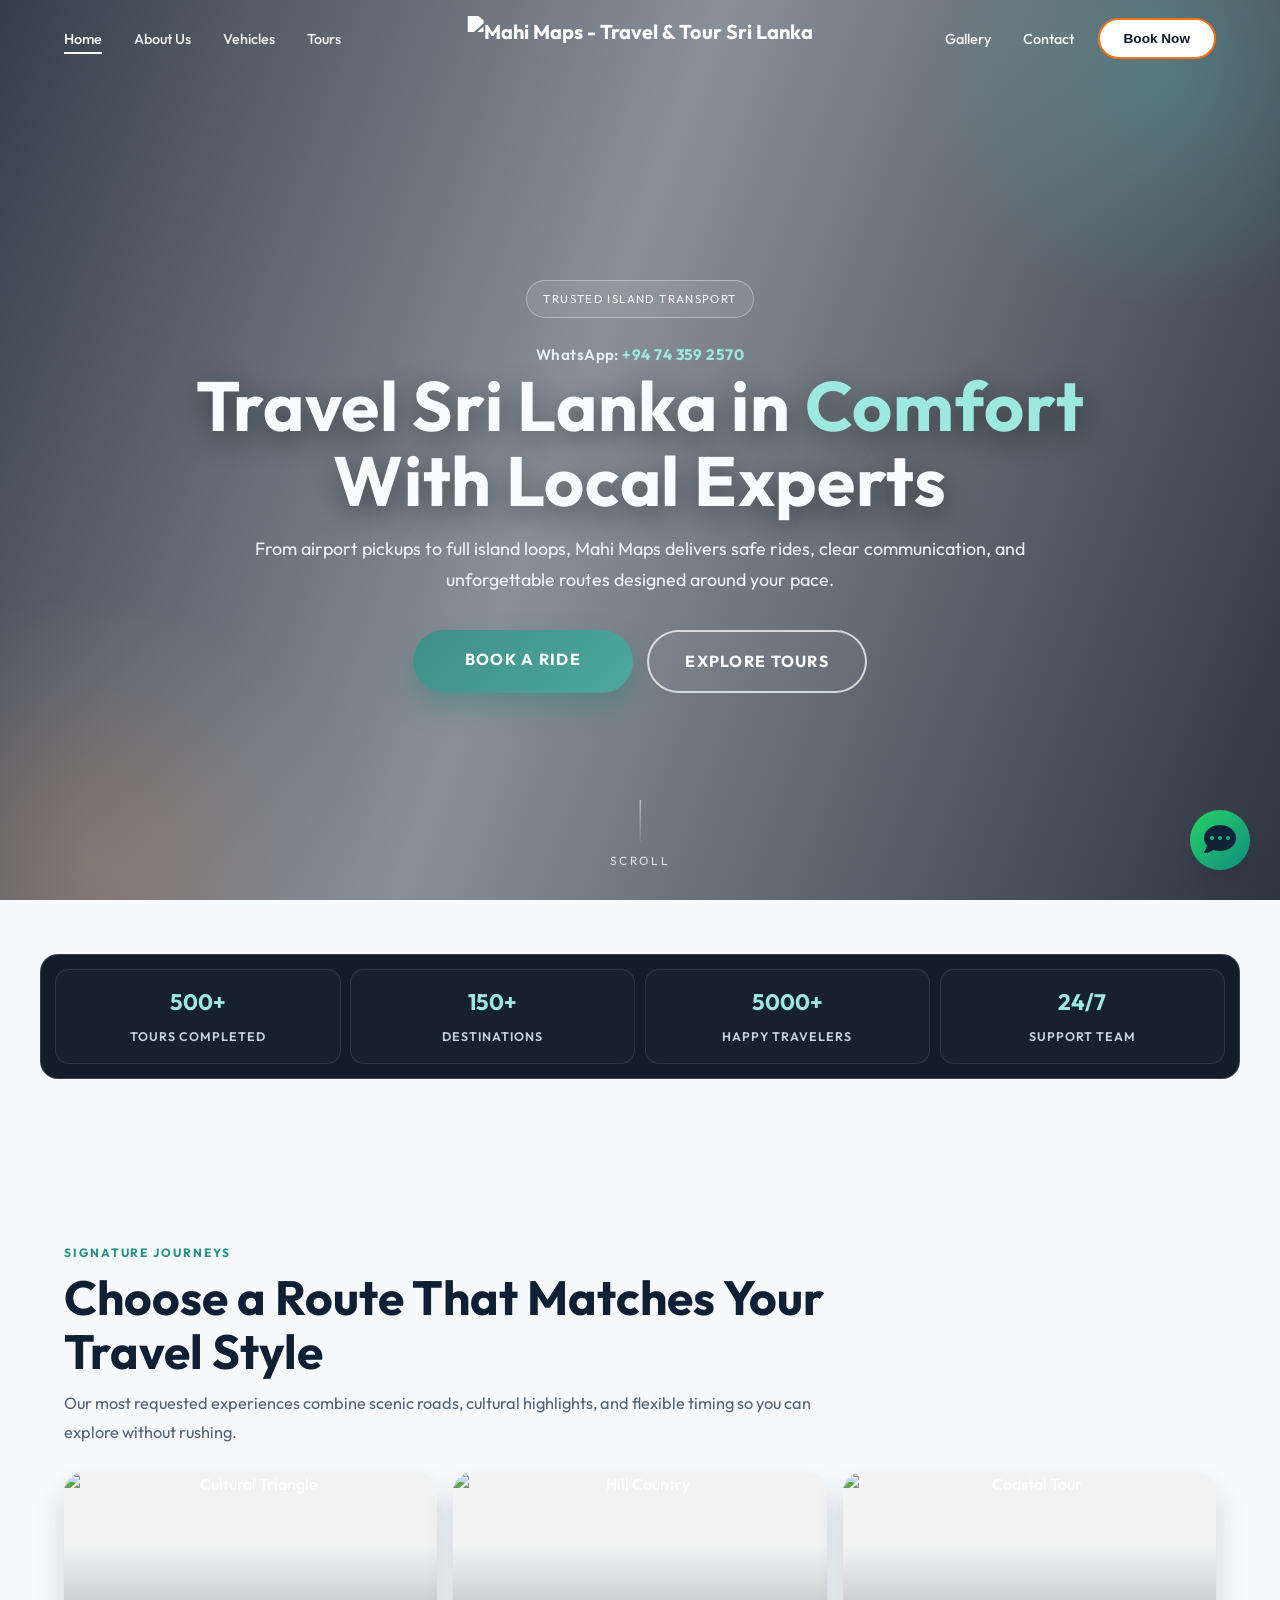
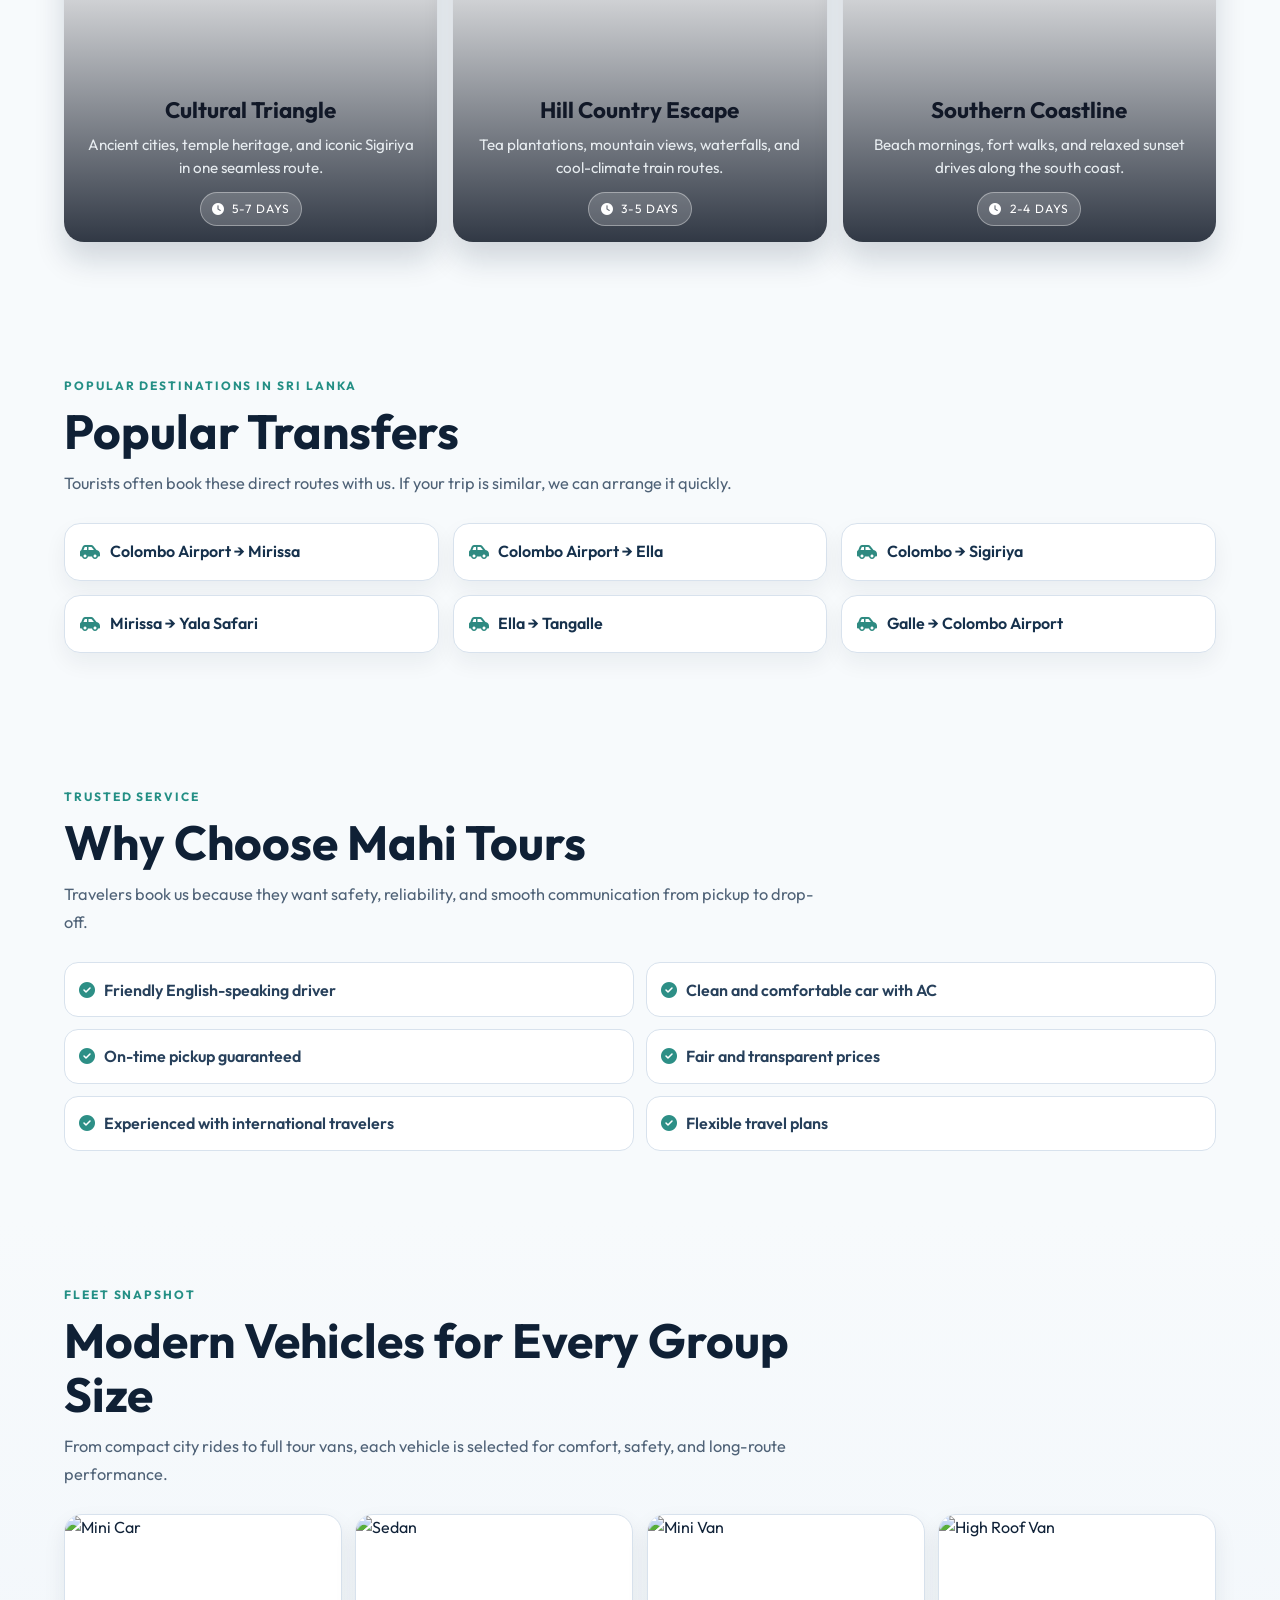
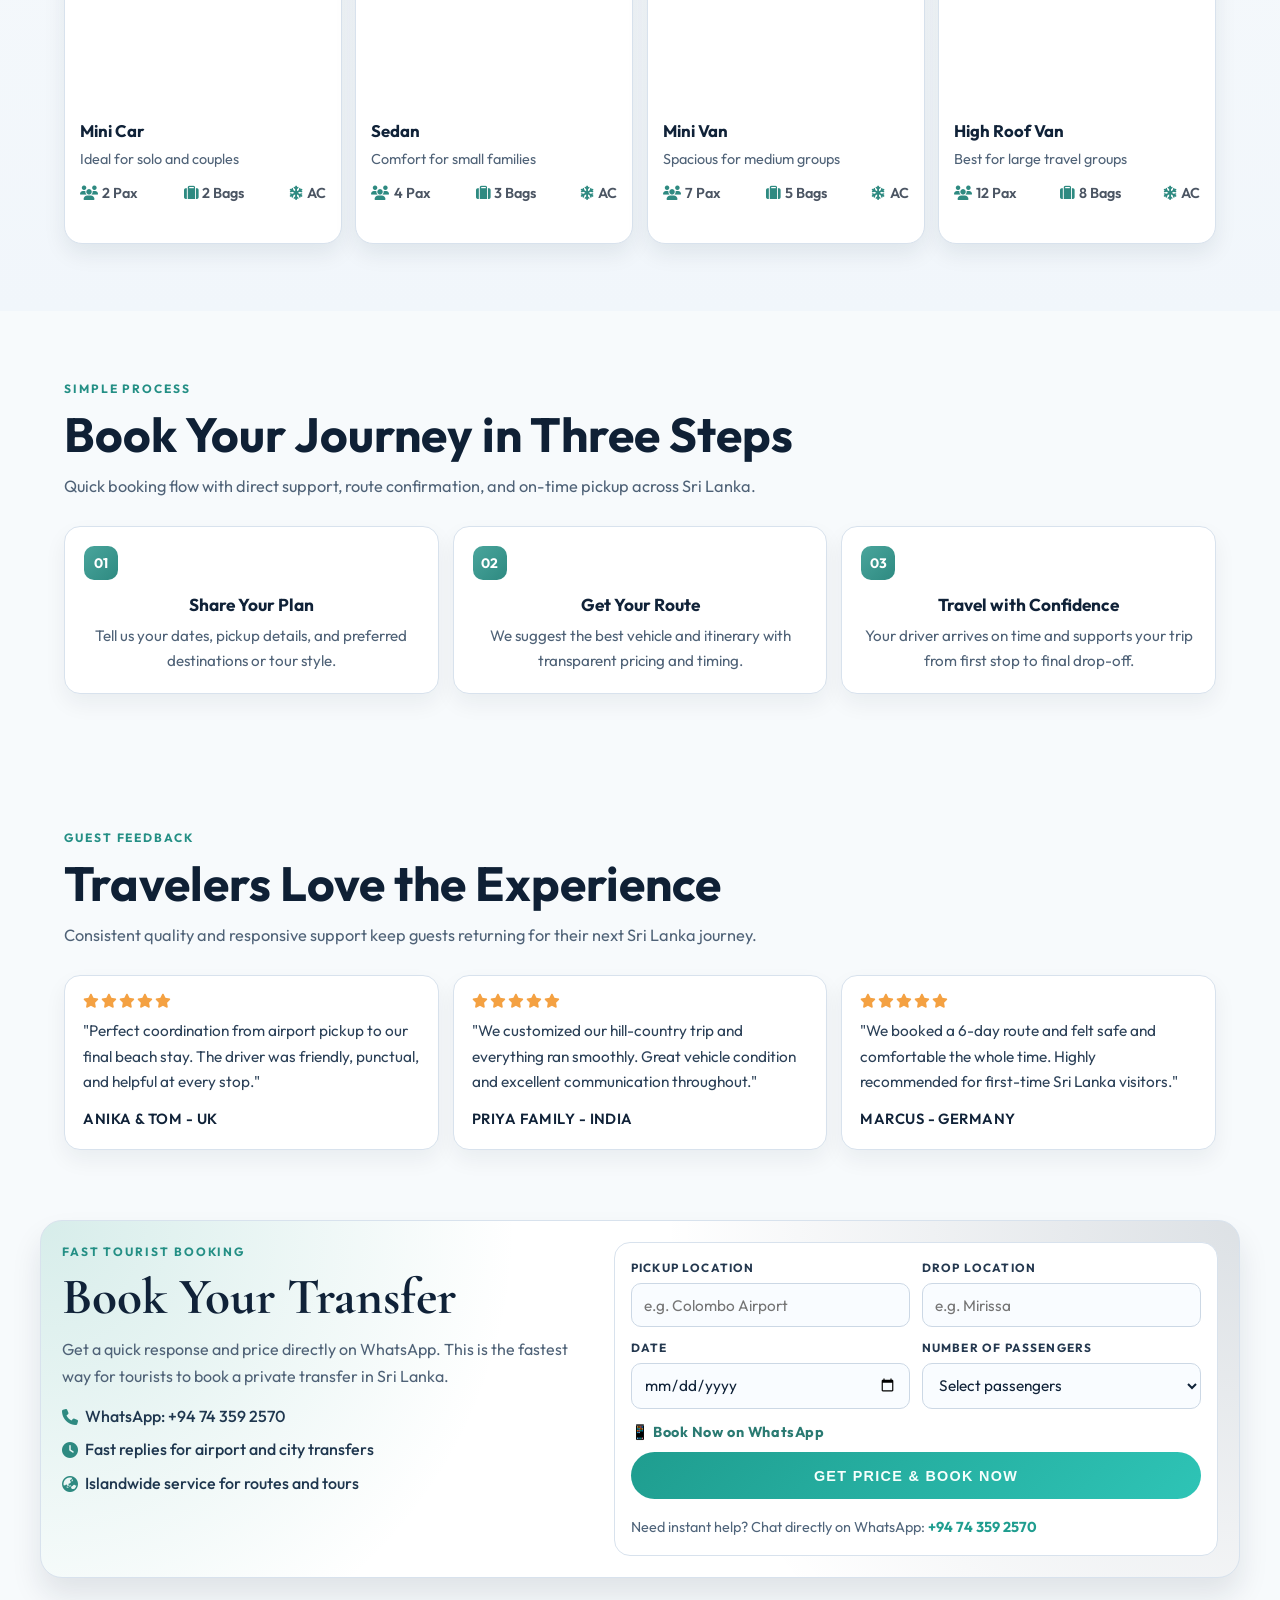
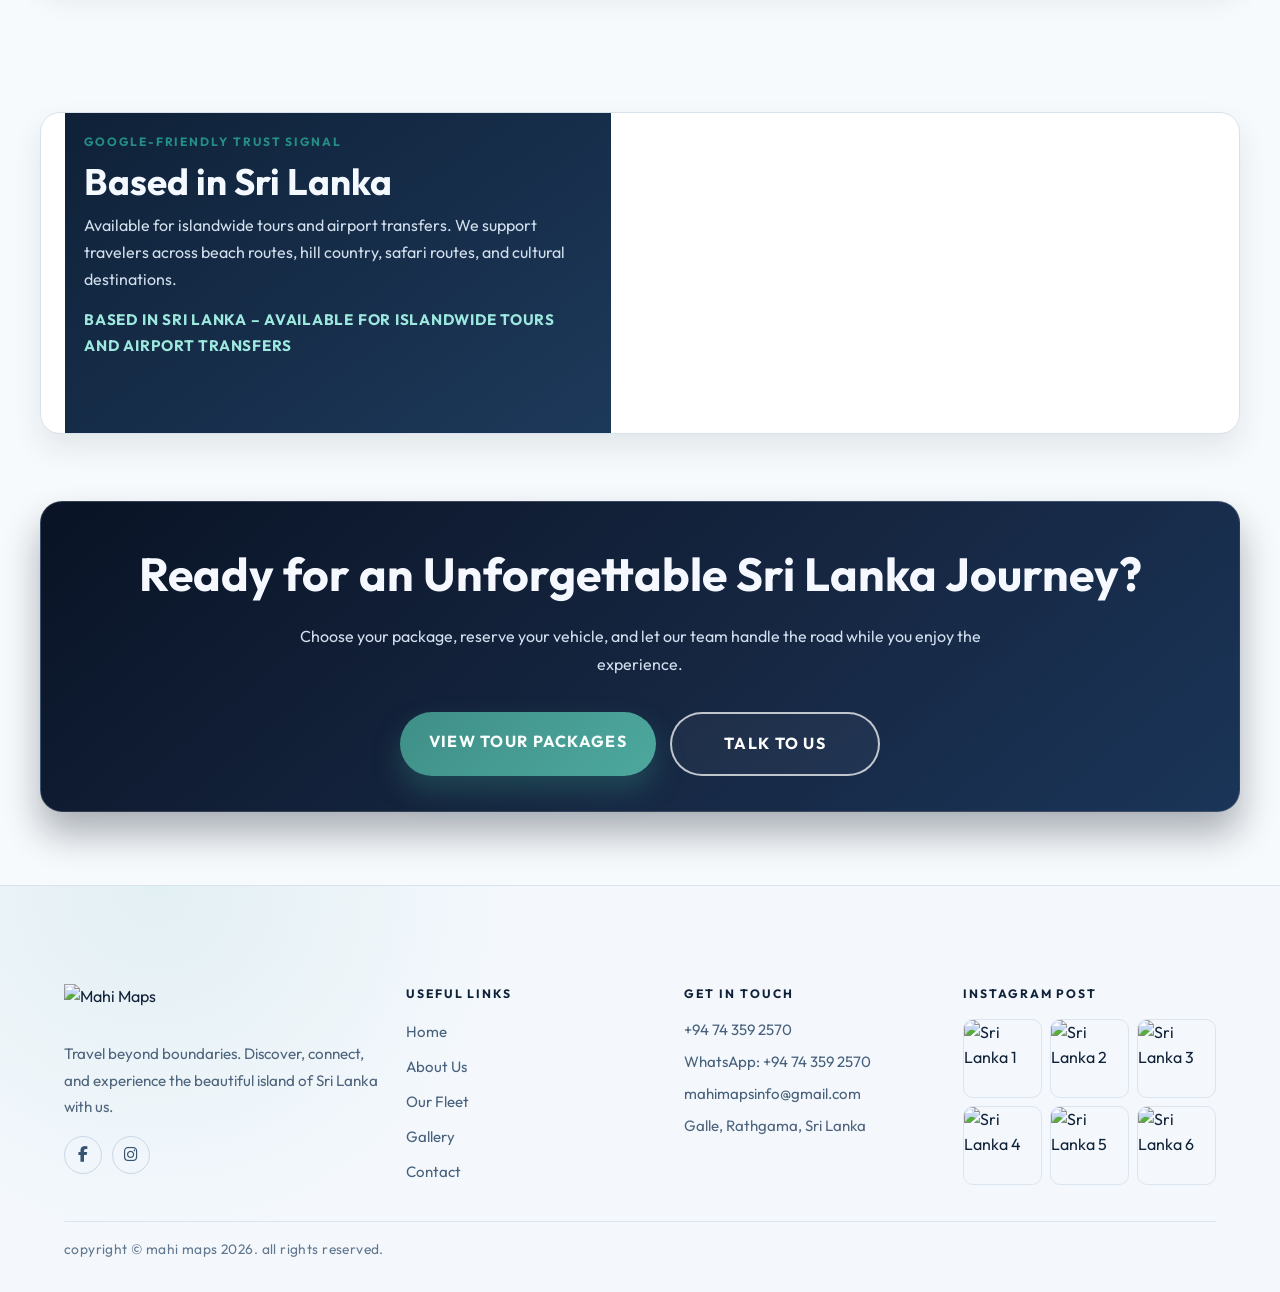
==== index.html @ 281a4605 "Update website content, images, and navigation" ====
<!DOCTYPE html>
<html lang="en">

<head>
    <meta charset="UTF-8">
    <meta name="viewport" content="width=device-width, initial-scale=1.0">
    <title>Mahi Maps - Explore Sri Lanka with Comfort & Trusted Drivers</title>
    <meta name="description"
        content="Premium cab service for Sri Lanka tours. Airport transfers, day tours, and island round trips with professional drivers.">
    <link rel="preconnect" href="https://fonts.googleapis.com">
    <link rel="preconnect" href="https://fonts.gstatic.com" crossorigin>
    <link
        href="https://fonts.googleapis.com/css2?family=Cormorant+Garamond:wght@500;600;700&family=Outfit:wght@300;400;500;600;700;800&display=swap"
        rel="stylesheet">
    <link rel="stylesheet" href="https://cdnjs.cloudflare.com/ajax/libs/font-awesome/6.4.0/css/all.min.css">
    <link rel="stylesheet" href="styles.css">
    <style>
        body.home-redesign {
            font-family: 'Outfit', sans-serif;
            background: #f7fafc;
            color: #102238;
            overflow-x: hidden;
        }

        .home-shell {
            --home-teal: #4aa59c;
            --home-teal-dark: #2e8a81;
            --home-night: #0a1628;
            --home-muted: #4f6277;
            --home-border: #d8e2ed;
            --home-card: #ffffff;
        }

        .home-hero-modern {
            position: relative;
            min-height: 100vh;
            min-height: 100svh;
            display: flex;
            align-items: center;
            justify-content: center;
            background-image:
                linear-gradient(110deg, rgba(6, 15, 31, 0.8) 0%, rgba(8, 18, 35, 0.46) 45%, rgba(7, 15, 29, 0.84) 100%),
                url('assets/images/hero-background.jpg');
            background-size: cover;
            background-position: center;
            overflow: hidden;
        }

        .home-hero-modern::before,
        .home-hero-modern::after {
            content: '';
            position: absolute;
            border-radius: 999px;
            pointer-events: none;
        }

        .home-hero-modern::before {
            width: 480px;
            height: 480px;
            background: radial-gradient(circle, rgba(77, 182, 170, 0.3) 0%, rgba(77, 182, 170, 0) 70%);
            top: -170px;
            right: -120px;
        }

        .home-hero-modern::after {
            width: 520px;
            height: 520px;
            background: radial-gradient(circle, rgba(240, 164, 99, 0.22) 0%, rgba(240, 164, 99, 0) 72%);
            bottom: -220px;
            left: -170px;
        }

        .home-hero-content {
            position: relative;
            z-index: 2;
            max-width: 980px;
            width: min(92%, 980px);
            text-align: center;
            padding-top: 5.6rem;
        }

        .hero-ref-kicker {
            margin-bottom: 1rem;
        }

        .home-hero-title {
            font-size: clamp(2.2rem, 6.2vw, 4.6rem);
            line-height: 1.03;
            font-weight: 700;
            letter-spacing: 0.01em;
            color: #f8fbff;
            margin-bottom: 1rem;
            text-shadow: 0 12px 28px rgba(0, 0, 0, 0.48);
        }

        .home-hero-title .accent {
            color: #9de9df;
        }

        .home-hero-desc {
            font-size: clamp(1rem, 2.1vw, 1.2rem);
            line-height: 1.78;
            color: rgba(245, 250, 255, 0.94);
            max-width: 820px;
            margin: 0 auto;
        }

        .home-hero-actions {
            display: flex;
            justify-content: center;
            flex-wrap: wrap;
            gap: 0.9rem;
            margin-top: 2.15rem;
        }

        .hero-ref-btn {
            min-width: 220px;
        }

        .scroll-indicator-modern {
            position: absolute;
            left: 50%;
            transform: translateX(-50%);
            bottom: 1.8rem;
            z-index: 2;
            text-align: center;
            color: rgba(255, 255, 255, 0.8);
            letter-spacing: 0.22em;
            font-size: 0.74rem;
            text-transform: uppercase;
        }

        .scroll-indicator-modern .line {
            width: 1px;
            height: 42px;
            margin: 0 auto 0.65rem;
            background: linear-gradient(180deg, rgba(255, 255, 255, 0.75), rgba(255, 255, 255, 0.1));
        }

        .top-metrics {
            position: relative;
            z-index: 5;
            margin-top: -42px;
        }

        .top-metrics .container {
            background: rgba(7, 16, 31, 0.95);
            border-radius: 18px;
            border: 1px solid rgba(255, 255, 255, 0.16);
            padding: 0.9rem;
        }

        .metrics-grid {
            display: grid;
            grid-template-columns: repeat(4, minmax(0, 1fr));
            gap: 0.6rem;
        }

        .metric-item {
            background: rgba(255, 255, 255, 0.02);
            border: 1px solid rgba(255, 255, 255, 0.1);
            border-radius: 14px;
            padding: 0.9rem 0.75rem;
            text-align: center;
            color: #e6edf5;
        }

        .metric-item strong {
            display: block;
            font-size: 1.4rem;
            color: #9de9df;
            margin-bottom: 0.15rem;
        }

        .metric-item span {
            font-size: 0.78rem;
            letter-spacing: 0.08em;
            text-transform: uppercase;
            color: #c6d3e0;
            font-weight: 600;
        }

        .home-section {
            padding: 4.2rem 0;
        }

        .home-shell .kicker {
            color: #248f85;
            font-weight: 700;
            text-transform: uppercase;
            letter-spacing: 0.16em;
            font-size: 0.75rem;
            margin-bottom: 0.5rem;
        }

        .section-head-home {
            max-width: 760px;
            margin-bottom: 1.6rem;
        }

        .section-head-home .kicker {
            color: #248f85;
            font-weight: 700;
            text-transform: uppercase;
            letter-spacing: 0.16em;
            font-size: 0.75rem;
            margin-bottom: 0.5rem;
        }

        .section-head-home h2 {
            font-size: clamp(1.8rem, 4.1vw, 3rem);
            line-height: 1.12;
            color: #0f2035;
            margin-bottom: 0.65rem;
        }

        .section-head-home p {
            color: var(--home-muted);
            line-height: 1.74;
            font-size: 1.02rem;
        }

        .routes-grid {
            display: grid;
            grid-template-columns: repeat(3, minmax(0, 1fr));
            gap: 1rem;
        }

        .route-card {
            border-radius: 20px;
            overflow: hidden;
            position: relative;
            min-height: 370px;
            text-decoration: none;
            color: #fff;
            box-shadow: 0 18px 30px rgba(15, 32, 53, 0.16);
            transition: transform 0.28s ease, box-shadow 0.28s ease;
        }

        .route-card:hover {
            transform: translateY(-6px);
            box-shadow: 0 24px 36px rgba(15, 32, 53, 0.22);
        }

        .route-card img {
            width: 100%;
            height: 100%;
            object-fit: cover;
            position: absolute;
            inset: 0;
        }

        .route-card::before {
            content: '';
            position: absolute;
            inset: 0;
            background: linear-gradient(180deg, rgba(7, 16, 31, 0.05) 20%, rgba(7, 16, 31, 0.83) 100%);
        }

        .route-card-body {
            position: absolute;
            left: 1.05rem;
            right: 1.05rem;
            bottom: 1rem;
            z-index: 2;
        }

        .route-card h3 {
            font-size: 1.4rem;
            margin-bottom: 0.3rem;
        }

        .route-card p {
            font-size: 0.95rem;
            color: rgba(241, 246, 250, 0.92);
            margin-bottom: 0.75rem;
            line-height: 1.5;
        }

        .route-meta {
            display: inline-flex;
            align-items: center;
            gap: 0.45rem;
            padding: 0.4rem 0.7rem;
            border-radius: 999px;
            background: rgba(255, 255, 255, 0.18);
            border: 1px solid rgba(255, 255, 255, 0.36);
            font-size: 0.75rem;
            letter-spacing: 0.08em;
            text-transform: uppercase;
        }

        .experience-band {
            padding-top: 0;
        }

        .experience-wrap {
            display: grid;
            grid-template-columns: 1.06fr 0.94fr;
            gap: 1rem;
            align-items: stretch;
        }

        .experience-text,
        .experience-grid {
            border-radius: 20px;
            background: #fff;
            border: 1px solid var(--home-border);
            box-shadow: 0 14px 30px rgba(15, 32, 53, 0.08);
        }

        .experience-text {
            padding: 2rem 1.5rem;
        }

        .experience-text h3 {
            font-family: 'Cormorant Garamond', serif;
            font-size: clamp(2rem, 4vw, 3.1rem);
            line-height: 1.1;
            color: #102238;
            margin-bottom: 0.75rem;
        }

        .experience-text p {
            color: var(--home-muted);
            line-height: 1.74;
            margin-bottom: 1.1rem;
        }

        .bullet-list {
            display: grid;
            gap: 0.64rem;
        }

        .bullet-list li {
            display: flex;
            align-items: flex-start;
            gap: 0.6rem;
            color: #24384f;
            font-weight: 500;
            line-height: 1.55;
        }

        .bullet-list i {
            color: var(--home-teal-dark);
            margin-top: 0.24rem;
        }

        .experience-grid {
            padding: 0.85rem;
            display: grid;
            gap: 0.85rem;
            grid-template-columns: repeat(2, minmax(0, 1fr));
        }

        .experience-grid img {
            width: 100%;
            height: 100%;
            min-height: 170px;
            object-fit: cover;
            border-radius: 14px;
            border: 1px solid rgba(16, 34, 56, 0.08);
        }

        .fleet-snapshot {
            background: linear-gradient(180deg, #f7fafc 0%, #f1f6fb 100%);
        }

        .fleet-grid-home {
            display: grid;
            grid-template-columns: repeat(4, minmax(0, 1fr));
            gap: 0.85rem;
        }

        .fleet-card-home {
            background: var(--home-card);
            border: 1px solid var(--home-border);
            border-radius: 18px;
            overflow: hidden;
            box-shadow: 0 10px 22px rgba(15, 32, 53, 0.08);
            transition: transform 0.25s ease, box-shadow 0.25s ease;
        }

        .fleet-card-home:hover {
            transform: translateY(-5px);
            box-shadow: 0 16px 28px rgba(15, 32, 53, 0.12);
        }

        .fleet-card-home img {
            width: 100%;
            height: 188px;
            object-fit: cover;
        }

        .fleet-card-content {
            padding: 0.92rem;
        }

        .fleet-card-content h3 {
            font-size: 1.05rem;
            color: #102238;
            margin-bottom: 0.2rem;
        }

        .fleet-card-content p {
            color: var(--home-muted);
            font-size: 0.9rem;
            margin-bottom: 0.66rem;
        }

        .fleet-specs {
            display: flex;
            justify-content: space-between;
            gap: 0.5rem;
            font-size: 0.82rem;
            color: #24384f;
        }

        .fleet-specs span {
            display: inline-flex;
            align-items: center;
            gap: 0.28rem;
            font-weight: 600;
        }

        .fleet-specs i {
            color: var(--home-teal-dark);
        }

        .workflow-grid {
            display: grid;
            grid-template-columns: repeat(3, minmax(0, 1fr));
            gap: 0.85rem;
        }

        .workflow-step {
            background: #fff;
            border-radius: 16px;
            border: 1px solid var(--home-border);
            padding: 1.2rem;
            box-shadow: 0 10px 22px rgba(15, 32, 53, 0.06);
        }

        .step-no {
            width: 34px;
            height: 34px;
            display: grid;
            place-items: center;
            border-radius: 10px;
            margin-bottom: 0.7rem;
            font-size: 0.86rem;
            font-weight: 700;
            color: #fff;
            background: linear-gradient(135deg, var(--home-teal), var(--home-teal-dark));
        }

        .workflow-step h3 {
            color: #102238;
            font-size: 1.08rem;
            margin-bottom: 0.35rem;
        }

        .workflow-step p {
            color: var(--home-muted);
            line-height: 1.62;
            font-size: 0.95rem;
        }

        .testimonial-grid {
            display: grid;
            grid-template-columns: repeat(3, minmax(0, 1fr));
            gap: 0.85rem;
        }

        .testimonial-card-home {
            background: #fff;
            border-radius: 16px;
            border: 1px solid var(--home-border);
            padding: 1.15rem;
            box-shadow: 0 10px 22px rgba(15, 32, 53, 0.06);
        }

        .testimonial-card-home .stars {
            color: #f4a142;
            font-size: 0.88rem;
            margin-bottom: 0.6rem;
            display: flex;
            gap: 0.12rem;
        }

        .testimonial-card-home p {
            color: #2c4158;
            line-height: 1.66;
            font-size: 0.96rem;
            margin-bottom: 0.75rem;
        }

        .testimonial-author {
            color: #102238;
            font-weight: 600;
            font-size: 0.92rem;
            letter-spacing: 0.03em;
        }

        .hero-whatsapp-top {
            margin-top: 0.55rem;
            color: rgba(233, 247, 255, 0.95);
            font-weight: 600;
            font-size: 0.95rem;
            letter-spacing: 0.03em;
        }

        .hero-whatsapp-top a {
            color: #9de9df;
            font-weight: 700;
        }

        .popular-transfers-grid {
            display: grid;
            grid-template-columns: repeat(3, minmax(0, 1fr));
            gap: 0.85rem;
        }

        .popular-transfer-card {
            background: #fff;
            border: 1px solid var(--home-border);
            border-radius: 16px;
            padding: 0.95rem;
            color: #16314c;
            display: flex;
            align-items: center;
            gap: 0.6rem;
            font-weight: 600;
            box-shadow: 0 10px 22px rgba(15, 32, 53, 0.06);
            transition: transform 0.24s ease, box-shadow 0.24s ease;
        }

        .popular-transfer-card i {
            color: var(--home-teal-dark);
        }

        .popular-transfer-card:hover {
            transform: translateY(-3px);
            box-shadow: 0 14px 24px rgba(15, 32, 53, 0.12);
        }

        .why-choose-grid {
            display: grid;
            grid-template-columns: repeat(2, minmax(0, 1fr));
            gap: 0.75rem;
        }

        .why-choose-item {
            background: #fff;
            border: 1px solid var(--home-border);
            border-radius: 14px;
            padding: 0.9rem;
            color: #27405b;
            font-weight: 600;
            line-height: 1.5;
            display: flex;
            align-items: flex-start;
            gap: 0.55rem;
        }

        .why-choose-item i {
            color: #2d8f86;
            margin-top: 0.25rem;
        }

        .transfer-booking {
            padding-top: 0.2rem;
        }

        .transfer-booking-wrap {
            border-radius: 22px;
            background:
                radial-gradient(circle at 0% 0%, rgba(87, 179, 168, 0.24), transparent 38%),
                radial-gradient(circle at 100% 0%, rgba(12, 43, 72, 0.14), transparent 46%),
                #ffffff;
            border: 1px solid var(--home-border);
            box-shadow: 0 18px 30px rgba(15, 32, 53, 0.1);
            padding: 1.3rem;
            display: grid;
            grid-template-columns: 0.94fr 1.06fr;
            gap: 1rem;
        }

        .transfer-copy h2 {
            font-family: 'Cormorant Garamond', serif;
            font-size: clamp(2rem, 4vw, 3.2rem);
            line-height: 1.06;
            color: #102238;
            margin-bottom: 0.7rem;
        }

        .transfer-copy p {
            color: var(--home-muted);
            line-height: 1.72;
            margin-bottom: 0.82rem;
        }

        .transfer-meta {
            display: grid;
            gap: 0.5rem;
        }

        .transfer-meta li {
            color: #1f374f;
            font-weight: 500;
            display: inline-flex;
            align-items: center;
            gap: 0.45rem;
        }

        .transfer-meta i {
            color: var(--home-teal-dark);
        }

        .transfer-form {
            background: #fff;
            border-radius: 16px;
            border: 1px solid var(--home-border);
            padding: 1rem;
        }

        .transfer-grid {
            display: grid;
            grid-template-columns: repeat(2, minmax(0, 1fr));
            gap: 0.72rem;
        }

        .transfer-field {
            display: grid;
            gap: 0.34rem;
        }

        .transfer-field label {
            color: #24384f;
            font-size: 0.74rem;
            text-transform: uppercase;
            letter-spacing: 0.1em;
            font-weight: 700;
        }

        .transfer-field input,
        .transfer-field select {
            border: 1px solid #ccd8e5;
            border-radius: 10px;
            padding: 0.72rem 0.76rem;
            font-family: 'Outfit', sans-serif;
            font-size: 0.96rem;
            color: #102238;
            background: #f9fcff;
            width: 100%;
        }

        .transfer-field input:focus,
        .transfer-field select:focus {
            outline: none;
            border-color: #8bcfc7;
            box-shadow: 0 0 0 3px rgba(139, 207, 199, 0.2);
        }

        .transfer-field.full {
            grid-column: 1 / -1;
        }

        .transfer-whatsapp-note {
            color: #2a7a72;
            font-size: 0.9rem;
            font-weight: 700;
            letter-spacing: 0.04em;
            margin-bottom: 0.2rem;
        }

        .transfer-whatsapp-btn {
            width: 100%;
            border: 0;
            border-radius: 999px;
            padding: 0.96rem 1.2rem;
            font-size: 0.9rem;
            font-weight: 700;
            letter-spacing: 0.09em;
            text-transform: uppercase;
            color: #f6fffd;
            background: linear-gradient(135deg, #1f9d8f, #2ec4b6);
            cursor: pointer;
            transition: transform 0.2s ease, box-shadow 0.2s ease;
        }

        .transfer-whatsapp-btn:hover {
            transform: translateY(-2px);
            box-shadow: 0 14px 24px rgba(31, 157, 143, 0.32);
        }

        .transfer-whatsapp-direct {
            margin-top: 0.72rem;
            color: #4f647a;
            font-size: 0.9rem;
        }

        .transfer-whatsapp-direct a {
            color: #1f9d8f;
            font-weight: 700;
        }

        .location-seo-wrap {
            border-radius: 20px;
            border: 1px solid var(--home-border);
            background: #fff;
            box-shadow: 0 14px 30px rgba(15, 32, 53, 0.09);
            overflow: hidden;
            display: grid;
            grid-template-columns: 0.95fr 1.05fr;
        }

        .location-seo-copy {
            padding: 1.2rem;
            background: linear-gradient(145deg, #0f2138 0%, #1d395a 100%);
            color: #f4f9ff;
        }

        .location-seo-copy h3 {
            font-size: clamp(1.6rem, 3vw, 2.3rem);
            margin-bottom: 0.55rem;
            line-height: 1.15;
        }

        .location-seo-copy p {
            color: #d1deec;
            line-height: 1.7;
            margin-bottom: 0.85rem;
        }

        .location-seo-copy .based-line {
            color: #9de9df;
            font-weight: 700;
            font-size: 0.95rem;
            letter-spacing: 0.05em;
            text-transform: uppercase;
        }

        .location-seo-map iframe {
            width: 100%;
            height: 100%;
            min-height: 320px;
            border: 0;
            display: block;
        }

        .home-bottom-cta {
            padding-top: 0;
            padding-bottom: 4.6rem;
        }

        .home-bottom-cta .container {
            background: linear-gradient(140deg, #091325 0%, #162641 55%, #1a3558 100%);
            border-radius: 22px;
            color: #f5f9ff;
            text-align: center;
            padding: 2.2rem 1.2rem;
            border: 1px solid rgba(255, 255, 255, 0.16);
            box-shadow: 0 22px 36px rgba(8, 19, 38, 0.32);
        }

        .home-bottom-cta h2 {
            font-size: clamp(1.8rem, 4vw, 2.9rem);
            margin-bottom: 0.65rem;
        }

        .home-bottom-cta p {
            max-width: 700px;
            margin: 0 auto 1.2rem;
            color: #d2dfef;
            line-height: 1.75;
        }

        .home-bottom-cta .hero-ref-btn {
            min-width: 210px;
        }

        @media (max-width: 1100px) {
            .metrics-grid,
            .fleet-grid-home {
                grid-template-columns: repeat(2, minmax(0, 1fr));
            }

            .routes-grid,
            .workflow-grid,
            .testimonial-grid,
            .experience-wrap,
            .transfer-booking-wrap,
            .location-seo-wrap {
                grid-template-columns: 1fr;
            }

            .experience-grid img {
                min-height: 150px;
            }

            .popular-transfers-grid {
                grid-template-columns: repeat(2, minmax(0, 1fr));
            }
        }

        @media (max-width: 760px) {
            .home-hero-content {
                padding-top: 5.2rem;
            }

            .hero-ref-btn {
                width: min(92vw, 340px);
                min-width: 0;
            }

            .metrics-grid,
            .transfer-grid,
            .why-choose-grid {
                grid-template-columns: 1fr;
            }

            .top-metrics {
                margin-top: -24px;
            }

            .home-section {
                padding: 3.4rem 0;
            }

            .transfer-booking-wrap,
            .experience-text,
            .transfer-form,
            .location-seo-copy {
                padding: 1rem;
            }

            .popular-transfers-grid {
                grid-template-columns: 1fr;
            }
        }
    </style>
</head>

<body class="home-redesign">
    <div class="home-shell">
        <nav class="navbar" id="navbar">
            <div class="container nav-container">
                <ul class="nav-menu" id="navMenuLeft">
                    <li><a href="index.html" class="nav-link">Home</a></li>
                    <li><a href="about.html" class="nav-link">About Us</a></li>
                    <li><a href="vehicles.html" class="nav-link">Vehicles</a></li>
                    <li><a href="tours.html" class="nav-link">Tours</a></li>
                </ul>

                <div class="logo" style="position: absolute; left: 50%; transform: translateX(-50%);">
                    <img src="assets/images/mahi-logo.png" alt="Mahi Maps - Travel & Tour Sri Lanka"
                        style="height: 45px; filter: brightness(0) invert(1);">
                </div>

                <div class="nav-right" style="display: flex; align-items: center; gap: 1.5rem;">
                    <ul class="nav-menu" id="navMenuRight">
                        <li><a href="gallery.html" class="nav-link">Gallery</a></li>
                        <li><a href="contact.html" class="nav-link">Contact</a></li>
                        <li class="mobile-only-btn"><a href="vehicles.html#booking" class="btn-book-nav">Book Now</a></li>
                    </ul>
                    <a href="vehicles.html#booking" class="btn-book-nav desktop-only-btn">Book Now</a>
                    <button class="mobile-toggle" id="mobileToggle">
                        <span></span>
                        <span></span>
                        <span></span>
                    </button>
                </div>
            </div>
        </nav>

        <section class="home-hero-modern">
            <div class="home-hero-content hero-ref-content">
                <p class="hero-ref-kicker animate-fade-in">Trusted Island Transport</p>
                <p class="hero-whatsapp-top animate-fade-in-delay">WhatsApp: <a href="https://wa.me/94743592570" target="_blank">+94 74 359 2570</a></p>
                <h1 class="hero-ref-title animate-fade-in">Travel Sri Lanka in <span class="accent">Comfort</span><br>With Local Experts</h1>
                <p class="hero-ref-desc animate-fade-in-delay">From airport pickups to full island loops, Mahi Maps delivers safe rides, clear communication, and unforgettable routes designed around your pace.</p>
                <div class="home-hero-actions hero-ref-actions animate-fade-in-delay-2">
                    <a href="vehicles.html#booking" class="hero-ref-btn primary">Book a Ride</a>
                    <a href="tours.html" class="hero-ref-btn outline">Explore Tours</a>
                </div>
            </div>
            <a href="#home-routes" class="scroll-indicator-modern" aria-label="Scroll Down">
                <div class="line"></div>
                Scroll
            </a>
        </section>

        <section class="top-metrics">
            <div class="container">
                <div class="metrics-grid">
                    <article class="metric-item"><strong>500+</strong><span>Tours Completed</span></article>
                    <article class="metric-item"><strong>150+</strong><span>Destinations</span></article>
                    <article class="metric-item"><strong>5000+</strong><span>Happy Travelers</span></article>
                    <article class="metric-item"><strong>24/7</strong><span>Support Team</span></article>
                </div>
            </div>
        </section>

        <section class="home-section" id="home-routes">
            <div class="container">
                <div class="section-head-home">
                    <p class="kicker">Signature Journeys</p>
                    <h2>Choose a Route That Matches Your Travel Style</h2>
                    <p>Our most requested experiences combine scenic roads, cultural highlights, and flexible timing so you can explore without rushing.</p>
                </div>

                <div class="routes-grid">
                    <a href="tours.html#cultural-triangle" class="route-card service-card">
                        <img src="assets/images/sigiriya-fortress.png" alt="Cultural Triangle">
                        <div class="route-card-body">
                            <h3>Cultural Triangle</h3>
                            <p>Ancient cities, temple heritage, and iconic Sigiriya in one seamless route.</p>
                            <span class="route-meta"><i class="fas fa-clock"></i> 5-7 Days</span>
                        </div>
                    </a>
                    <a href="tours.html#hill-country" class="route-card service-card">
                        <img src="assets/images/ella-nine-arch.png" alt="Hill Country">
                        <div class="route-card-body">
                            <h3>Hill Country Escape</h3>
                            <p>Tea plantations, mountain views, waterfalls, and cool-climate train routes.</p>
                            <span class="route-meta"><i class="fas fa-clock"></i> 3-5 Days</span>
                        </div>
                    </a>
                    <a href="tours.html#beach-coastal" class="route-card service-card">
                        <img src="assets/images/mirissa-beach.png" alt="Coastal Tour">
                        <div class="route-card-body">
                            <h3>Southern Coastline</h3>
                            <p>Beach mornings, fort walks, and relaxed sunset drives along the south coast.</p>
                            <span class="route-meta"><i class="fas fa-clock"></i> 2-4 Days</span>
                        </div>
                    </a>
                </div>
            </div>
        </section>

        <section class="home-section">
            <div class="container">
                <div class="section-head-home">
                    <p class="kicker">Popular Destinations in Sri Lanka</p>
                    <h2>Popular Transfers</h2>
                    <p>Tourists often book these direct routes with us. If your trip is similar, we can arrange it quickly.</p>
                </div>
                <div class="popular-transfers-grid">
                    <a class="popular-transfer-card" href="#quick-booking"><i class="fas fa-car-side"></i> Colombo Airport → Mirissa</a>
                    <a class="popular-transfer-card" href="#quick-booking"><i class="fas fa-car-side"></i> Colombo Airport → Ella</a>
                    <a class="popular-transfer-card" href="#quick-booking"><i class="fas fa-car-side"></i> Colombo → Sigiriya</a>
                    <a class="popular-transfer-card" href="#quick-booking"><i class="fas fa-car-side"></i> Mirissa → Yala Safari</a>
                    <a class="popular-transfer-card" href="#quick-booking"><i class="fas fa-car-side"></i> Ella → Tangalle</a>
                    <a class="popular-transfer-card" href="#quick-booking"><i class="fas fa-car-side"></i> Galle → Colombo Airport</a>
                </div>
            </div>
        </section>

        <section class="home-section">
            <div class="container">
                <div class="section-head-home">
                    <p class="kicker">Trusted Service</p>
                    <h2>Why Choose Mahi Tours</h2>
                    <p>Travelers book us because they want safety, reliability, and smooth communication from pickup to drop-off.</p>
                </div>
                <div class="why-choose-grid">
                    <article class="why-choose-item"><i class="fas fa-check-circle"></i> Friendly English-speaking driver</article>
                    <article class="why-choose-item"><i class="fas fa-check-circle"></i> Clean and comfortable car with AC</article>
                    <article class="why-choose-item"><i class="fas fa-check-circle"></i> On-time pickup guaranteed</article>
                    <article class="why-choose-item"><i class="fas fa-check-circle"></i> Fair and transparent prices</article>
                    <article class="why-choose-item"><i class="fas fa-check-circle"></i> Experienced with international travelers</article>
                    <article class="why-choose-item"><i class="fas fa-check-circle"></i> Flexible travel plans</article>
                </div>
            </div>
        </section>

        <section class="home-section fleet-snapshot">
            <div class="container">
                <div class="section-head-home">
                    <p class="kicker">Fleet Snapshot</p>
                    <h2>Modern Vehicles for Every Group Size</h2>
                    <p>From compact city rides to full tour vans, each vehicle is selected for comfort, safety, and long-route performance.</p>
                </div>

                <div class="fleet-grid-home">
                    <article class="fleet-card-home fleet-card">
                        <img src="assets/images/mini-car.jpg" alt="Mini Car">
                        <div class="fleet-card-content">
                            <h3>Mini Car</h3>
                            <p>Ideal for solo and couples</p>
                            <div class="fleet-specs">
                                <span><i class="fas fa-users"></i>2 Pax</span>
                                <span><i class="fas fa-suitcase"></i>2 Bags</span>
                                <span><i class="fas fa-snowflake"></i>AC</span>
                            </div>
                        </div>
                    </article>
                    <article class="fleet-card-home fleet-card">
                        <img src="assets/images/sedan.jpg" alt="Sedan">
                        <div class="fleet-card-content">
                            <h3>Sedan</h3>
                            <p>Comfort for small families</p>
                            <div class="fleet-specs">
                                <span><i class="fas fa-users"></i>4 Pax</span>
                                <span><i class="fas fa-suitcase"></i>3 Bags</span>
                                <span><i class="fas fa-snowflake"></i>AC</span>
                            </div>
                        </div>
                    </article>
                    <article class="fleet-card-home fleet-card">
                        <img src="assets/images/mini-van.jpg" alt="Mini Van">
                        <div class="fleet-card-content">
                            <h3>Mini Van</h3>
                            <p>Spacious for medium groups</p>
                            <div class="fleet-specs">
                                <span><i class="fas fa-users"></i>7 Pax</span>
                                <span><i class="fas fa-suitcase"></i>5 Bags</span>
                                <span><i class="fas fa-snowflake"></i>AC</span>
                            </div>
                        </div>
                    </article>
                    <article class="fleet-card-home fleet-card">
                        <img src="assets/images/high-roof.jpg" alt="High Roof Van">
                        <div class="fleet-card-content">
                            <h3>High Roof Van</h3>
                            <p>Best for large travel groups</p>
                            <div class="fleet-specs">
                                <span><i class="fas fa-users"></i>12 Pax</span>
                                <span><i class="fas fa-suitcase"></i>8 Bags</span>
                                <span><i class="fas fa-snowflake"></i>AC</span>
                            </div>
                        </div>
                    </article>
                </div>
            </div>
        </section>

        <section class="home-section">
            <div class="container">
                <div class="section-head-home">
                    <p class="kicker">Simple Process</p>
                    <h2>Book Your Journey in Three Steps</h2>
                    <p>Quick booking flow with direct support, route confirmation, and on-time pickup across Sri Lanka.</p>
                </div>
                <div class="workflow-grid">
                    <article class="workflow-step feature-item">
                        <div class="step-no">01</div>
                        <h3>Share Your Plan</h3>
                        <p>Tell us your dates, pickup details, and preferred destinations or tour style.</p>
                    </article>
                    <article class="workflow-step feature-item">
                        <div class="step-no">02</div>
                        <h3>Get Your Route</h3>
                        <p>We suggest the best vehicle and itinerary with transparent pricing and timing.</p>
                    </article>
                    <article class="workflow-step feature-item">
                        <div class="step-no">03</div>
                        <h3>Travel with Confidence</h3>
                        <p>Your driver arrives on time and supports your trip from first stop to final drop-off.</p>
                    </article>
                </div>
            </div>
        </section>

        <section class="home-section">
            <div class="container">
                <div class="section-head-home">
                    <p class="kicker">Guest Feedback</p>
                    <h2>Travelers Love the Experience</h2>
                    <p>Consistent quality and responsive support keep guests returning for their next Sri Lanka journey.</p>
                </div>
                <div class="testimonial-grid">
                    <article class="testimonial-card-home testimonial-card">
                        <div class="stars">
                            <i class="fas fa-star"></i><i class="fas fa-star"></i><i class="fas fa-star"></i><i class="fas fa-star"></i><i class="fas fa-star"></i>
                        </div>
                        <p>"Perfect coordination from airport pickup to our final beach stay. The driver was friendly, punctual, and helpful at every stop."</p>
                        <div class="testimonial-author">ANIKA & TOM - UK</div>
                    </article>
                    <article class="testimonial-card-home testimonial-card">
                        <div class="stars">
                            <i class="fas fa-star"></i><i class="fas fa-star"></i><i class="fas fa-star"></i><i class="fas fa-star"></i><i class="fas fa-star"></i>
                        </div>
                        <p>"We customized our hill-country trip and everything ran smoothly. Great vehicle condition and excellent communication throughout."</p>
                        <div class="testimonial-author">PRIYA FAMILY - INDIA</div>
                    </article>
                    <article class="testimonial-card-home testimonial-card">
                        <div class="stars">
                            <i class="fas fa-star"></i><i class="fas fa-star"></i><i class="fas fa-star"></i><i class="fas fa-star"></i><i class="fas fa-star"></i>
                        </div>
                        <p>"We booked a 6-day route and felt safe and comfortable the whole time. Highly recommended for first-time Sri Lanka visitors."</p>
                        <div class="testimonial-author">MARCUS - GERMANY</div>
                    </article>
                </div>
            </div>
        </section>

        <section class="home-section transfer-booking" id="quick-booking">
            <div class="container transfer-booking-wrap">
                <article class="transfer-copy">
                    <p class="kicker">Fast Tourist Booking</p>
                    <h2>Book Your Transfer</h2>
                    <p>Get a quick response and price directly on WhatsApp. This is the fastest way for tourists to book a private transfer in Sri Lanka.</p>
                    <ul class="transfer-meta">
                        <li><i class="fas fa-phone"></i> WhatsApp: +94 74 359 2570</li>
                        <li><i class="fas fa-clock"></i> Fast replies for airport and city transfers</li>
                        <li><i class="fas fa-globe-asia"></i> Islandwide service for routes and tours</li>
                    </ul>
                </article>

                <form class="transfer-form" id="transferBookingForm">
                    <div class="transfer-grid">
                        <div class="transfer-field">
                            <label for="pickupLocation">Pickup Location</label>
                            <input id="pickupLocation" name="pickupLocation" type="text" placeholder="e.g. Colombo Airport" required>
                        </div>
                        <div class="transfer-field">
                            <label for="dropLocation">Drop Location</label>
                            <input id="dropLocation" name="dropLocation" type="text" placeholder="e.g. Mirissa" required>
                        </div>
                        <div class="transfer-field">
                            <label for="transferDate">Date</label>
                            <input id="transferDate" name="transferDate" type="date" required>
                        </div>
                        <div class="transfer-field">
                            <label for="passengerCount">Number of Passengers</label>
                            <select id="passengerCount" name="passengerCount" required>
                                <option value="">Select passengers</option>
                                <option>1-2 Passengers</option>
                                <option>3-4 Passengers</option>
                                <option>5-7 Passengers</option>
                                <option>8-12 Passengers</option>
                            </select>
                        </div>
                        <div class="transfer-field full">
                            <p class="transfer-whatsapp-note">📱 Book Now on WhatsApp</p>
                            <button class="transfer-whatsapp-btn" type="submit">Get Price &amp; Book Now</button>
                            <p class="transfer-whatsapp-direct">Need instant help? Chat directly on WhatsApp:
                                <a href="https://wa.me/94743592570" target="_blank">+94 74 359 2570</a></p>
                        </div>
                    </div>
                </form>
            </div>
        </section>

        <section class="home-section">
            <div class="container location-seo-wrap">
                <article class="location-seo-copy">
                    <p class="kicker">Google-Friendly Trust Signal</p>
                    <h3>Based in Sri Lanka</h3>
                    <p>Available for islandwide tours and airport transfers. We support travelers across beach routes, hill country, safari routes, and cultural destinations.</p>
                    <p class="based-line">Based in Sri Lanka – available for islandwide tours and airport transfers</p>
                </article>
                <div class="location-seo-map">
                    <iframe
                        src="https://www.google.com/maps/embed?pb=!1m18!1m12!1m3!1d4046288.5440673437!2d78.0430654!3d7.873053999999999!2m3!1f0!2f0!3f0!3m2!1i1024!2i768!4f13.1!3m3!1m2!1s0x3ae2593cf65a1e9d%3A0xe13da4b400e2d38c!2sSri%20Lanka!5e0!3m2!1sen!2slk!4v1707177600000!5m2!1sen!2slk"
                        loading="lazy" referrerpolicy="no-referrer-when-downgrade" allowfullscreen></iframe>
                </div>
            </div>
        </section>

        <section class="home-section home-bottom-cta">
            <div class="container">
                <h2>Ready for an Unforgettable Sri Lanka Journey?</h2>
                <p>Choose your package, reserve your vehicle, and let our team handle the road while you enjoy the experience.</p>
                <div class="home-hero-actions">
                    <a href="tours.html" class="hero-ref-btn primary">View Tour Packages</a>
                    <a href="contact.html" class="hero-ref-btn outline">Talk to Us</a>
                </div>
            </div>
        </section>

        <footer class="footer-modern">
            <div class="container">
                <div class="footer-top">
                    <div class="footer-brand-col">
                        <img src="assets/images/mahi-logo.png" alt="Mahi Maps" class="footer-logo">
                        <p>Travel beyond boundaries. Discover, connect, and experience the beautiful island of Sri Lanka with us.</p>
                        <div class="social-links-minimal">
                            <a href="https://www.facebook.com/share/1E5aVVFGKd/?mibextid=wwXIfr" target="_blank"><i class="fab fa-facebook-f"></i></a>
                            <a href="https://www.instagram.com/mahimaps_?igsh=MTl1eWN0dmhsMzVzcw==" target="_blank"><i class="fab fa-instagram"></i></a>
                        </div>
                    </div>

                    <div class="footer-links-col">
                        <h4>Useful Links</h4>
                        <ul>
                            <li><a href="index.html">Home</a></li>
                            <li><a href="about.html">About Us</a></li>
                            <li><a href="vehicles.html">Our Fleet</a></li>
                            <li><a href="gallery.html">Gallery</a></li>
                            <li><a href="contact.html">Contact</a></li>
                        </ul>
                    </div>

                    <div class="footer-links-col">
                        <h4>Get in Touch</h4>
                        <ul class="contact-list">
                            <li><a href="tel:+94743592570">+94 74 359 2570</a></li>
                            <li><a href="https://wa.me/94743592570" target="_blank">WhatsApp: +94 74 359 2570</a></li>
                            <li><a href="mailto:mahimapsinfo@gmail.com">mahimapsinfo@gmail.com</a></li>
                            <li>Galle, Rathgama, Sri Lanka</li>
                        </ul>
                    </div>

                    <div class="footer-links-col">
                        <h4>Instagram Post</h4>
                        <div class="insta-grid">
                            <img src="assets/images/sigiriya-fortress.png" alt="Sri Lanka 1">
                            <img src="assets/images/mirissa-beach.png" alt="Sri Lanka 2">
                            <img src="assets/images/ella-nine-arch.png" alt="Sri Lanka 3">
                            <img src="assets/images/tour-hero.jpg" alt="Sri Lanka 4">
                            <img src="assets/images/gallery-hero.jpg" alt="Sri Lanka 5">
                            <img src="assets/images/friends-together.png" alt="Sri Lanka 6">
                        </div>
                    </div>
                </div>

                <div class="footer-bottom">
                    <p>Copyright © Mahi Maps 2026. All rights reserved.</p>
                </div>
            </div>
        </footer>

        <a href="https://wa.me/94743592570" class="whatsapp-float" target="_blank">
            <span class="whatsapp-icon"><i class="fas fa-comment-dots"></i></span>
        </a>
    </div>

    <script src="script.js"></script>
</body>

</html>
---- styles.css ----
:root {
    /* Sri Lankan Color Palette */
    --ocean-blue: #0891b2;
    --ocean-blue-dark: #0e7490;
    --ocean-blue-light: #06b6d4;
    --palm-green: #059669;
    --palm-green-dark: #047857;
    --palm-green-light: #10b981;
    --sunset-orange: #f97316;
    --sunset-orange-dark: #ea580c;
    --sunset-orange-light: #fb923c;
    --sand-beige: #fef3c7;
    --sand-beige-dark: #fde68a;

    /* Neutrals */
    --white: #ffffff;
    --off-white: #fafafa;
    --gray-50: #f9fafb;
    --gray-100: #f3f4f6;
    --gray-200: #e5e7eb;
    --gray-300: #d1d5db;
    --gray-400: #9ca3af;
    --gray-500: #6b7280;
    --gray-600: #4b5563;
    --gray-700: #374151;
    --gray-800: #1f2937;
    --gray-900: #111827;

    /* Gradients */
    --gradient-primary: linear-gradient(135deg, var(--ocean-blue) 0%, var(--palm-green) 100%);
    --gradient-sunset: linear-gradient(135deg, var(--sunset-orange) 0%, var(--sunset-orange-dark) 100%);
    --gradient-ocean: linear-gradient(135deg, #0891b2 0%, #06b6d4 100%);

    /* Typography */
    --font-primary: sans-serif;
    --font-secondary: sans-serif;

    /* Spacing */
    --spacing-xs: 0.5rem;
    --spacing-sm: 1rem;
    --spacing-md: 1.5rem;
    --spacing-lg: 2rem;
    --spacing-xl: 3rem;
    --spacing-2xl: 4rem;
    --spacing-3xl: 6rem;
    --spacing-4xl: 10rem;

    /* Border Radius */
    --radius-sm: 0.5rem;
    --radius-md: 1rem;
    --success-green: #10b981;
    --warning-yellow: #f59e0b;
    --olive-green: #5a6242;
    --radius-lg: 1.5rem;
    --radius-xl: 2rem;

    /* Shadows */
    --shadow-sm: 0 1px 2px 0 rgba(0, 0, 0, 0.05);
    --shadow-md: 0 4px 6px -1px rgba(0, 0, 0, 0.1);
    --shadow-lg: 0 10px 15px -3px rgba(0, 0, 0, 0.1);
    --shadow-xl: 0 20px 25px -5px rgba(0, 0, 0, 0.1);
    --shadow-2xl: 0 25px 50px -12px rgba(0, 0, 0, 0.25);

    /* Transitions */
    --transition-fast: 0.2s ease;
    --transition-base: 0.3s ease;
    --transition-slow: 0.5s ease;
}

/* ===== WHY US SCROLL SECTION ===== */
.why-us-scroll {
    display: flex;
    gap: var(--spacing-md);
    overflow-x: auto;
    padding: var(--spacing-sm) 0 var(--spacing-lg);
    scroll-behavior: smooth;
    -webkit-overflow-scrolling: touch;
    scrollbar-width: none;
    cursor: grab;
    width: 100%;
}

.why-us-scroll::-webkit-scrollbar {
    display: none;
}

.why-us-card {
    min-width: 220px;
    width: 220px;
    background: var(--white);
    padding: var(--spacing-lg);
    border-radius: var(--radius-lg);
    box-shadow: var(--shadow-sm);
    transition: var(--transition-base);
    text-align: center;
    border: 1px solid var(--gray-100);
    flex-shrink: 0;
    opacity: 0;
    animation: fadeInUp 0.5s ease forwards;
}

/* Staggered animation delays */
.why-us-card:nth-child(1) {
    animation-delay: 0.1s;
}

.why-us-card:nth-child(2) {
    animation-delay: 0.2s;
}

.why-us-card:nth-child(3) {
    animation-delay: 0.3s;
}

.why-us-card:nth-child(4) {
    animation-delay: 0.4s;
}

.why-us-card:nth-child(5) {
    animation-delay: 0.5s;
}

.why-us-card:nth-child(6) {
    animation-delay: 0.6s;
}

.why-us-card:hover {
    transform: translateY(-5px) scale(1.02);
    box-shadow: var(--shadow-lg);
    border-color: var(--ocean-blue);
}

.why-us-icon {
    font-size: 2.5rem;
    margin-bottom: var(--spacing-sm);
    display: inline-block;
    transition: transform 0.3s cubic-bezier(0.175, 0.885, 0.32, 1.275);
}

.why-us-card:hover .why-us-icon {
    transform: scale(1.2) rotate(5deg);
}

.why-us-card h4 {
    font-size: 1.1rem;
    font-weight: 700;
    color: var(--gray-900);
    margin-bottom: var(--spacing-xs);
}

.why-us-card p {
    font-size: 0.85rem;
    color: var(--gray-600);
    line-height: 1.5;
}

@keyframes fadeInUp {
    from {
        opacity: 0;
        transform: translateY(20px);
    }

    to {
        opacity: 1;
        transform: translateY(0);
    }
}

.mobile-only-btn {
    display: none;
}

/* ===== RESET & BASE ===== */
* {
    margin: 0;
    padding: 0;
    box-sizing: border-box;
}

html {
    scroll-behavior: smooth;
}

body {
    font-family: var(--font-primary);
    color: var(--gray-800);
    line-height: 1.6;
    background-color: var(--white);
    overflow-x: hidden;
}

img {
    max-width: 100%;
    height: auto;
    display: block;

}

a {
    text-decoration: none;
    color: inherit;
    transition: var(--transition-base);
}

ul {
    list-style: none;
}

/* ===== CONTAINER ===== */
.container {
    max-width: 1200px;
    margin: 0 auto;
    padding: 0 var(--spacing-md);
}

/* ===== NAVIGATION ===== */
.navbar {
    position: fixed;
    top: 0;
    left: 0;
    right: 0;
    background: transparent;
    backdrop-filter: none;
    -webkit-backdrop-filter: none;
    box-shadow: none;
    z-index: 1000;
    transition: var(--transition-base);
    padding: 1.1rem 0;
}

.navbar.scrolled {
    background: rgba(0, 0, 0, 0.86);
    backdrop-filter: blur(15px);
    -webkit-backdrop-filter: blur(15px);
    box-shadow: 0 10px 24px rgba(0, 0, 0, 0.25);
    border-bottom: 1px solid rgba(255, 255, 255, 0.12);
    padding: 0.75rem 0;
}

.nav-container {
    display: flex;
    justify-content: space-between;
    align-items: center;
    padding: 0 1.5rem;
}

.logo {
    display: flex;
    align-items: center;
    gap: var(--spacing-xs);
    font-size: 1.25rem;
    font-weight: 700;
    color: var(--ocean-blue);
}

.logo-icon {
    font-size: 2rem;
}

.nav-menu {
    display: flex;
    gap: var(--spacing-lg);
    align-items: center;
}

.nav-link {
    font-weight: 500;
    font-size: 0.9rem;
    color: rgba(255, 255, 255, 0.92);
    position: relative;
    padding: 0.375rem 0;
}

.nav-link::after {
    content: '';
    position: absolute;
    bottom: 0;
    left: 0;
    width: 0;
    height: 2px;
    background: rgba(255, 255, 255, 0.95);
    transition: var(--transition-base);
}

.nav-link:hover::after,
.nav-link.active::after {
    width: 100%;
}

.nav-link:hover,
.nav-link.active {
    color: #ffffff;
}

.mobile-toggle {
    display: none;
    flex-direction: column;
    gap: 5px;
    background: none;
    border: none;
    cursor: pointer;
}

.mobile-toggle span {
    width: 25px;
    height: 3px;
    background: rgba(255, 255, 255, 0.96);
    border-radius: 3px;
    transition: var(--transition-base);
}

/* ===== BUTTONS ===== */
.btn {
    display: inline-block;
    padding: 0.875rem 2rem;
    border-radius: var(--radius-md);
    font-weight: 600;
    font-family: var(--font-secondary);
    text-align: center;
    cursor: pointer;
    transition: var(--transition-base);
    border: none;
    font-size: 1rem;
}

.btn-primary {
    background: var(--gradient-primary);
    color: var(--white);
    box-shadow: var(--shadow-md);
}

.btn-primary:hover {
    transform: translateY(-2px);
    box-shadow: var(--shadow-xl);
}

.btn-secondary {
    background: var(--white);
    color: var(--ocean-blue);
    border: 2px solid var(--ocean-blue);
}

.btn-secondary:hover {
    background: var(--ocean-blue);
    color: var(--white);
    transform: translateY(-2px);
}

.btn-book-nav {
    display: inline-block;
    padding: 0.5rem 1.5rem;
    border-radius: 50px;
    font-weight: 600;
    font-family: var(--font-secondary);
    text-align: center;
    cursor: pointer;
    transition: var(--transition-base);
    font-size: 0.85rem;
    background: var(--white);
    color: var(--gray-900);
    border: 2px solid var(--sunset-orange);
}

.btn-book-nav:hover {
    background: var(--sunset-orange);
    color: var(--white);
    transform: translateY(-2px);
    box-shadow: var(--shadow-md);
}

/* ===== HERO SECTION ===== */
.hero {
    position: relative;
    height: 100vh;
    min-height: 500px;
    display: flex;
    align-items: center;
    justify-content: center;
    background: var(--gray-900);
    overflow: hidden;
}

.hero-slider {
    position: absolute;
    top: 0;
    left: 0;
    width: 100%;
    height: 100%;
    z-index: 1;
}

.hero-slide {
    position: absolute;
    top: 0;
    left: 0;
    width: 100%;
    height: 100%;
    background-size: cover;
    background-position: center;
    opacity: 0;
    animation: slideAnimation 25s infinite;
}

/* Stagger animation delays for each slide */
.hero-slide:nth-child(1) {
    animation-delay: 0s;
}

.hero-slide:nth-child(2) {
    animation-delay: 5s;
}

.hero-slide:nth-child(3) {
    animation-delay: 10s;
}

.hero-slide:nth-child(4) {
    animation-delay: 15s;
}

.hero-slide:nth-child(5) {
    animation-delay: 20s;
}

@keyframes slideAnimation {
    0% {
        opacity: 0;
        transform: scale(1);
    }

    4% {
        opacity: 1;
    }

    20% {
        opacity: 1;
    }

    24% {
        opacity: 0;
        transform: scale(1.05);
        /* Subtle zoom effect */
    }

    100% {
        opacity: 0;
    }
}

.hero-overlay {
    position: absolute;
    top: 0;
    left: 0;
    right: 0;
    bottom: 0;
    background: rgba(0, 0, 0, 0.2);
}

.hero-content {
    position: relative;
    z-index: 10;
    text-align: center;
    color: var(--white);
    max-width: 900px;
    padding: 1rem;
}

.hero-title {
    font-size: 2.75rem;
    font-weight: 700;
    margin-bottom: var(--spacing-md);
    line-height: 1.2;
    text-shadow: 0 4px 6px rgba(0, 0, 0, 0.3);
}

.hero-subtitle {
    font-size: 1.1rem;
    margin-bottom: var(--spacing-xl);
    opacity: 0.95;
    font-family: var(--font-secondary);
}

.hero-cta {
    display: flex;
    gap: var(--spacing-md);
    justify-content: center;
    flex-wrap: wrap;
}

/* ===== SHARED HERO REFERENCE STYLE ===== */
.hero-ref-content {
    position: relative;
    z-index: 10;
    text-align: center;
    color: var(--white);
    max-width: 980px;
    margin: 0 auto;
    padding: 1rem;
}

.hero-ref-kicker {
    display: inline-flex;
    align-items: center;
    justify-content: center;
    padding: 0.55rem 1rem;
    border: 1px solid rgba(255, 255, 255, 0.36);
    border-radius: 999px;
    letter-spacing: 0.12em;
    text-transform: uppercase;
    font-size: 0.72rem;
    margin-bottom: 1rem;
    color: rgba(255, 255, 255, 0.94);
    background: rgba(255, 255, 255, 0.08);
    backdrop-filter: blur(8px);
    -webkit-backdrop-filter: blur(8px);
}

.hero-ref-title {
    font-size: clamp(2.2rem, 5.5vw, 4.35rem);
    line-height: 1.08;
    letter-spacing: 0.01em;
    margin-bottom: 1rem;
    color: #f8fbff;
    text-shadow: 0 8px 30px rgba(0, 0, 0, 0.45);
}

.hero-ref-title .accent {
    color: #9de9df;
}

.hero-ref-desc {
    max-width: 840px;
    margin: 0 auto;
    font-size: clamp(1rem, 2vw, 1.12rem);
    line-height: 1.72;
    color: rgba(245, 250, 255, 0.96);
}

.hero-ref-actions {
    margin-top: 2.1rem;
    display: flex;
    justify-content: center;
    gap: 1rem;
    flex-wrap: wrap;
}

.hero-ref-btn {
    min-width: 220px;
    padding: 1.05rem 1.8rem;
    border-radius: 999px;
    font-size: 1rem;
    letter-spacing: 0.08em;
    text-transform: uppercase;
    font-weight: 700;
    transition: transform 0.25s ease, box-shadow 0.25s ease, background 0.25s ease, color 0.25s ease;
}

.hero-ref-btn.primary {
    background: linear-gradient(135deg, #3f8f87 0%, #4da89e 100%);
    color: #f8fffd;
    box-shadow: 0 14px 28px rgba(48, 125, 117, 0.4);
}

.hero-ref-btn.primary:hover {
    transform: translateY(-2px);
    box-shadow: 0 18px 30px rgba(48, 125, 117, 0.5);
}

.hero-ref-btn.outline {
    background: rgba(255, 255, 255, 0.04);
    border: 2px solid rgba(255, 255, 255, 0.72);
    color: #fff;
}

.hero-ref-btn.outline:hover {
    background: rgba(255, 255, 255, 0.16);
    transform: translateY(-2px);
}

@media (max-width: 768px) {
    .hero-ref-title {
        font-size: clamp(1.9rem, 9vw, 3rem);
    }

    .hero-ref-actions {
        gap: 0.75rem;
    }

    .hero-ref-btn {
        width: min(92vw, 340px);
        min-width: 0;
    }
}

.scroll-indicator {
    position: absolute;
    bottom: var(--spacing-xl);
    left: 50%;
    transform: translateX(-50%);
    text-align: center;
    color: var(--white);
    z-index: 10;
}

.scroll-arrow {
    width: 30px;
    height: 30px;
    border-left: 2px solid var(--white);
    border-bottom: 2px solid var(--white);
    transform: rotate(-45deg);
    margin: var(--spacing-xs) auto;
    animation: bounce 2s infinite;
}

@keyframes bounce {

    0%,
    20%,
    50%,
    80%,
    100% {
        transform: translateY(0) rotate(-45deg);
    }

    40% {
        transform: translateY(-10px) rotate(-45deg);
    }

    60% {
        transform: translateY(-5px) rotate(-45deg);
    }
}

/* Fade-in animations */
.animate-fade-in {
    animation: fadeIn 1s ease-out;
}

.animate-fade-in-delay {
    animation: fadeIn 1s ease-out 0.3s both;
}

.animate-fade-in-delay-2 {
    animation: fadeIn 1s ease-out 0.6s both;
}

@keyframes fadeIn {
    from {
        opacity: 0;
        transform: translateY(30px);
    }

    to {
        opacity: 1;
        transform: translateY(0);
    }
}

/* ===== OFFERS SECTION ===== */
.offers-section {
    background: var(--white);
    padding: var(--spacing-xl) 0;
}

.offers-section h2 {
    font-size: 1.75rem;
    font-weight: 700;
    color: var(--gray-900);
    margin-bottom: var(--spacing-lg);
}

.offers-grid {
    display: grid;
    grid-template-columns: repeat(auto-fit, minmax(300px, 1fr));
    gap: var(--spacing-lg);
}

.offer-card {
    position: relative;
    background: var(--white);
    border-radius: var(--radius-lg);
    overflow: hidden;
    box-shadow: var(--shadow-md);
    transition: var(--transition-base);
    cursor: pointer;
    min-height: 160px;
    max-height: 200px;
    display: flex;
    flex-direction: column;
}

.offer-card:hover {
    transform: translateY(-5px);
    box-shadow: var(--shadow-xl);
}

.offer-image {
    width: 100%;
    height: 140px;
    object-fit: cover;
    background: linear-gradient(135deg, #667eea 0%, #764ba2 100%);
}

.offer-content {
    padding: var(--spacing-md);
    flex: 1;
    display: flex;
    flex-direction: column;
}

.offer-badge {
    position: absolute;
    top: var(--spacing-sm);
    right: var(--spacing-sm);
    background: var(--sunset-orange);
    color: var(--white);
    padding: 0.375rem 0.75rem;
    border-radius: var(--radius-sm);
    font-size: 0.75rem;
    font-weight: 700;
    display: flex;
    align-items: center;

    gap: 0.375rem;
    box-shadow: var(--shadow-md);
}

.offer-title {
    font-size: 1.1rem;
    font-weight: 700;
    color: var(--gray-900);
    margin-bottom: 0.25rem;
}

.offer-description {
    color: var(--gray-600);
    font-size: 0.875rem;
    margin-bottom: var(--spacing-sm);
    flex: 1;
    line-height: 1.4;
}

.offer-discount {
    font-size: 1.25rem;
    font-weight: 700;
    color: var(--sunset-orange);
    margin-bottom: 0.375rem;
}

.offer-cta {
    display: inline-block;
    padding: 0.5rem 1.25rem;
    background: var(--gradient-primary);
    color: var(--white);
    border-radius: var(--radius-sm);
    font-weight: 600;
    font-size: 0.875rem;
    text-align: center;
    transition: var(--transition-base);
}

.offer-cta:hover {
    transform: translateX(5px);
}


/* ===== BENTO GRID SECTION ===== */
.bento-section {
    padding: var(--spacing-xl) 0;
    background: var(--white);
}

.bento-grid {
    display: grid;
    grid-template-columns: repeat(12, 1fr);
    grid-template-rows: auto auto;
    gap: var(--spacing-lg);
}

.bento-card {
    border-radius: var(--radius-lg);
    overflow: hidden;
    padding: var(--spacing-lg);
    display: flex;
    flex-direction: column;
    justify-content: center;
    transition: transform 0.3s ease;
}

.bento-card:hover {
    transform: translateY(-5px);
}

/* Feature Card (Top Left) */
.bento-feature {
    grid-column: span 6;
    background-color: var(--olive-green);
    color: var(--white);
    min-height: 250px;
    justify-content: flex-start;
}

.bento-tag {
    display: inline-block;
    background: rgba(255, 255, 255, 0.2);
    padding: 0.3rem 0.8rem;
    border-radius: 50px;
    font-size: 0.8rem;
    margin-bottom: var(--spacing-lg);
    width: fit-content;
    backdrop-filter: blur(5px);
}

.bento-title {
    font-size: 2.5rem;
    font-weight: 700;
    line-height: 1.1;
    margin-bottom: var(--spacing-md);
}

.bento-text {
    font-size: 1rem;
    opacity: 0.9;
    line-height: 1.6;
}

/* Stat Cards (Top Right) */
.bento-stat {
    grid-column: span 3;
    background-color: var(--gray-50);
    text-align: center;
    align-items: center;
    min-height: 250px;
}

.bento-number {
    font-size: 3.5rem;
    font-weight: 700;
    color: var(--olive-green);
    margin-bottom: var(--spacing-xs);
}

.bento-label {
    font-size: 1.1rem;
    color: var(--gray-600);
    font-weight: 500;
}

.bento-btn {
    margin-top: var(--spacing-xl);
    padding: 0.8rem 1.5rem;
    background: var(--white);
    color: var(--gray-900);
    border-radius: 50px;
    font-weight: 600;
    text-decoration: none;
    box-shadow: var(--shadow-sm);
    transition: var(--transition-base);
    display: inline-flex;
    align-items: center;
    gap: 0.5rem;
}

.bento-btn:hover {
    box-shadow: var(--shadow-md);
    transform: translateY(-2px);
}

/* Photo Card (Bottom Left) */
.bento-photo {
    grid-column: span 8;
    background-image: url('assets/images/hero-background-4.jpg');
    background-size: cover;
    background-position: center;
    min-height: 220px;
    position: relative;
}

.bento-photo::after {
    content: '';
    position: absolute;
    top: 0;
    left: 0;
    right: 0;
    bottom: 0;
    background: linear-gradient(to top, rgba(0, 0, 0, 0.4), transparent);
}

/* Customers Card (Bottom Right) */
.bento-customers {
    grid-column: span 4;
    background-color: var(--gray-50);
    justify-content: center;
    min-height: 220px;
}

.avatar-group {
    display: flex;
    margin-top: var(--spacing-lg);
}

.avatar {
    width: 45px;
    height: 45px;
    border-radius: 50%;
    border: 3px solid var(--white);
    margin-left: -15px;
    object-fit: cover;
    background-color: var(--gray-300);
    /* Placeholder color */
}

.avatar:first-child {
    margin-left: 0;
}

/* Responsive */
@media (max-width: 992px) {
    .bento-grid {
        grid-template-columns: 1fr;
        grid-template-rows: auto;
    }

    .bento-feature,
    .bento-stat,
    .bento-photo,
    .bento-customers {
        grid-column: span 1;
        min-height: auto;
        padding: var(--spacing-xl);
    }

    .bento-photo {
        min-height: 250px;
    }
}

/* ===== TOUR HIGHLIGHTS SECTION ===== */
.tour-highlights-section {
    background: var(--white);
    padding: var(--spacing-2xl) 0;
}

.tour-highlights-header {
    display: flex;
    justify-content: space-between;
    align-items: center;
    margin-bottom: var(--spacing-lg);
}

.tour-highlights-subtitle {
    font-size: 0.875rem;
    color: var(--sunset-orange);
    font-weight: 600;
    text-transform: uppercase;
    letter-spacing: 0.5px;
    margin-bottom: 0.5rem;
}

.tour-highlights-title {
    font-size: 1.75rem;
    font-weight: 700;
    color: var(--gray-900);
}

.view-all-link {
    color: var(--sunset-orange);
    font-weight: 600;
    font-size: 0.95rem;
    display: flex;
    align-items: center;
    gap: 0.5rem;
    transition: var(--transition-base);
}

.view-all-link:hover {
    gap: 0.75rem;
}

.tour-highlights-scroll {
    display: flex;
    gap: var(--spacing-md);
    overflow-x: auto;
    scroll-behavior: smooth;
    padding-bottom: var(--spacing-sm);
    -webkit-overflow-scrolling: touch;
    scrollbar-width: none;
    /* Firefox */
    -ms-overflow-style: none;
    /* IE and Edge */
}

.tour-highlights-scroll::-webkit-scrollbar {
    display: none;
    /* Chrome, Safari, Opera */
}

.tour-highlight-card {
    position: relative;
    min-width: 200px;
    height: 240px;
    border-radius: var(--radius-lg);
    overflow: hidden;
    cursor: pointer;
    transition: var(--transition-base);
    flex-shrink: 0;
}

/* Ensure Story Image/Logo fits well */
.story-image img {
    max-width: 100%;
    height: auto;
    border-radius: var(--radius-lg);
}

/* Vehicle Features Section (Reference Design) */
.vehicle-features-modern {
    padding: var(--spacing-4xl) 0;
    background-color: var(--white);
    overflow: hidden;
}

.features-grid-wrapper {
    display: grid;
    grid-template-columns: 1fr 0.8fr 1.2fr;
    gap: var(--spacing-2xl);
    align-items: center;
}

/* Col 1: Large Image */
.feat-col-image-large {
    position: relative;
    padding: var(--spacing-md);
}

.decorative-border {
    position: absolute;
    top: 0;
    left: 0;
    width: 70%;
    height: 90%;
    border-top: 5px solid #FF5722;
    border-left: 5px solid #FF5722;
    border-bottom: 5px solid #FF5722;
    border-top-left-radius: 40px;
    border-bottom-left-radius: 40px;
    z-index: 0;
}

.feat-main-img {
    position: relative;
    width: 100%;
    height: 450px;
    object-fit: cover;
    border-radius: 20px;
    z-index: 1;
    box-shadow: 0 10px 30px rgba(0, 0, 0, 0.1);
}

/* Col 2: Center (Stat + Small Img) */
.feat-col-center {
    display: flex;
    flex-direction: column;
    gap: var(--spacing-lg);
}

.feat-stat-card {
    background-color: #050a25;
    /* Deep dark blue */
    padding: var(--spacing-xl);
    border-radius: 20px;
    text-align: center;
    color: var(--white);
    display: flex;
    flex-direction: column;
    justify-content: center;
    align-items: center;
    box-shadow: 0 10px 30px rgba(0, 0, 0, 0.2);
    aspect-ratio: 1/1;
}

.feat-stat-number {
    font-size: 3.5rem;
    font-weight: 800;
    color: #FF5722;
    line-height: 1;
    margin-bottom: var(--spacing-xs);
}

.feat-stat-label {
    font-size: 0.9rem;
    font-weight: 700;
    letter-spacing: 1px;
    margin-bottom: var(--spacing-xs);
    text-transform: uppercase;
}

.feat-stat-sub {
    font-size: 0.8rem;
    color: var(--gray-400);
}

.feat-small-img-wrapper {
    border-radius: 20px;
    overflow: hidden;
    height: 250px;
}

.feat-small-img {
    width: 100%;
    height: 100%;
    object-fit: cover;
}

/* Col 3: Content List */
.feat-heading {
    font-size: 2.5rem;
    font-weight: 800;
    line-height: 1.1;
    color: var(--gray-900);
    margin-bottom: var(--spacing-xl);
    text-transform: uppercase;
}

.feat-list-item {
    display: flex;
    gap: var(--spacing-md);
    margin-bottom: var(--spacing-lg);
}

.feat-icon-box {
    width: 50px;
    height: 50px;
    background-color: #FF5722;
    border-radius: 12px;
    display: flex;
    align-items: center;
    justify-content: center;
    color: var(--white);
    font-size: 1.25rem;
    flex-shrink: 0;
    transform: rotate(45deg);
    margin-top: 10px;
    margin-left: 10px;
    margin-right: 10px;
}

.feat-icon-box i {
    transform: rotate(-45deg);
}

.feat-text-content h3 {
    font-size: 1.1rem;
    font-weight: 800;
    color: var(--gray-900);
    margin-bottom: var(--spacing-xs);
    text-transform: uppercase;
}

.feat-text-content p {
    font-size: 0.95rem;
    color: var(--gray-600);
    line-height: 1.6;
    margin: 0;
}

.btn-primary-red {
    display: inline-block;
    background-color: #FF5722;
    color: var(--white);
    padding: 14px 32px;
    border-radius: 8px;
    font-weight: 700;
    text-transform: uppercase;
    margin-top: var(--spacing-md);
    transition: all 0.3s ease;
}

.btn-primary-red:hover {
    background-color: #E64A19;
    transform: translateY(-2px);
    box-shadow: 0 4px 15px rgba(255, 87, 34, 0.3);
}

/* Responsive */
@media (max-width: 992px) {
    .features-grid-wrapper {
        grid-template-columns: 1fr;
        gap: var(--spacing-3xl);
    }

    .feat-col-image-large,
    .feat-col-center,
    .feat-col-text {
        max-width: 600px;
        margin: 0 auto;
        width: 100%;
    }

    .decorative-border {
        display: none;
    }

    .feat-heading {
        font-size: 2rem;
        text-align: center;
    }

    .feat-col-text {
        text-align: center;
    }

    .feat-list-item {
        flex-direction: column;
        align-items: center;
        text-align: center;
    }

    .feat-icon-box {
        margin: 0 auto var(--spacing-md);
        transform: rotate(0);
    }

    .feat-icon-box i {
        transform: rotate(0);
    }
}

.tour-highlight-card:hover {
    transform: translateY(-5px);
    box-shadow: var(--shadow-xl);
}

.tour-highlight-image {
    width: 100%;
    height: 100%;
    object-fit: cover;
}

.tour-highlight-overlay {
    position: absolute;
    bottom: 0;
    left: 0;
    right: 0;
    background: linear-gradient(to top, rgba(0, 0, 0, 0.8), transparent);
    padding: var(--spacing-md);
    color: var(--white);
}

.tour-highlight-name {
    font-size: 1.125rem;
    font-weight: 700;
    margin-bottom: 0.25rem;
}

.tour-highlight-activities {
    font-size: 0.875rem;
    opacity: 0.9;
}

@media (max-width: 768px) {
    .tour-highlight-card {
        min-width: 180px;
        height: 220px;
    }

    .tour-highlights-title {
        font-size: 1.5rem;
    }
}

/* ===== ITINERARY INSPIRATION SECTION ===== */
.itinerary-inspiration-section {
    background: var(--white);
    padding: var(--spacing-2xl) 0;
}

.itinerary-inspiration-title {
    font-size: 1.75rem;
    font-weight: 700;
    color: var(--gray-900);
    margin-bottom: var(--spacing-lg);
}

.itinerary-scroll {
    display: flex;
    gap: var(--spacing-md);
    overflow-x: auto;
    scroll-behavior: smooth;
    padding-bottom: var(--spacing-sm);
    -webkit-overflow-scrolling: touch;
    scrollbar-width: none;
    -ms-overflow-style: none;
}

.itinerary-scroll::-webkit-scrollbar {
    display: none;
}

.itinerary-card {
    position: relative;
    min-width: 320px;
    height: 200px;
    border-radius: var(--radius-lg);
    overflow: hidden;
    cursor: pointer;
    transition: var(--transition-base);
    flex-shrink: 0;
}

.itinerary-card:hover {
    transform: translateY(-5px);
    box-shadow: var(--shadow-xl);
}

.itinerary-image {
    width: 100%;
    height: 100%;
    object-fit: cover;
}

.itinerary-overlay {
    position: absolute;
    top: 0;
    left: 0;
    right: 0;
    bottom: 0;
    background: linear-gradient(to bottom, rgba(0, 0, 0, 0.3), rgba(0, 0, 0, 0.6));
    padding: var(--spacing-lg);
    color: var(--white);
    display: flex;
    flex-direction: column;
    justify-content: space-between;
}

.itinerary-card-title {
    font-size: 1.375rem;
    font-weight: 700;
    margin-bottom: 0.5rem;
    line-height: 1.3;
}

.itinerary-card-description {
    font-size: 0.95rem;
    opacity: 0.95;
    line-height: 1.4;
}

.itinerary-cta-btn {
    display: inline-block;
    padding: 0.625rem 1.25rem;
    background: var(--white);
    color: var(--gray-900);
    border-radius: var(--radius-sm);
    font-weight: 600;
    font-size: 0.875rem;
    transition: var(--transition-base);
    align-self: flex-start;
}

.itinerary-cta-btn:hover {
    background: var(--gray-100);
    transform: translateX(5px);
}

@media (max-width: 768px) {
    .itinerary-card {
        min-width: 280px;
        height: 180px;
    }

    .itinerary-card-title {
        font-size: 1.125rem;
    }

    .itinerary-inspiration-title {
        font-size: 1.5rem;
    }
}

/* ===== SECTIONS ===== */
section {
    padding: var(--spacing-3xl) 0;
}

.section-header {
    text-align: center;
    margin-bottom: var(--spacing-2xl);
}

.section-title {
    font-size: 2.5rem;
    font-weight: 700;
    color: var(--gray-900);
    margin-bottom: var(--spacing-sm);
}

.section-subtitle {
    font-size: 1.125rem;
    color: var(--gray-600);
    font-family: var(--font-secondary);
}

.section-cta {
    text-align: center;
    margin-top: var(--spacing-xl);
}

/* ===== SERVICES GRID ===== */
.services {
    background: var(--gray-50);
}

.services-grid {
    display: grid;
    grid-template-columns: repeat(auto-fit, minmax(280px, 1fr));
    gap: var(--spacing-lg);
}

.service-card {
    background: var(--white);
    padding: var(--spacing-xl);
    border-radius: var(--radius-lg);
    box-shadow: var(--shadow-md);
    transition: var(--transition-base);
    text-align: center;
}

.service-card:hover {
    transform: translateY(-10px);
    box-shadow: var(--shadow-2xl);
}

.service-icon {
    font-size: 3.5rem;
    margin-bottom: var(--spacing-md);
}

.service-card h3 {
    font-size: 1.5rem;
    margin-bottom: var(--spacing-sm);
    color: var(--gray-900);
}

.service-card p {
    color: var(--gray-600);
    margin-bottom: var(--spacing-md);
    line-height: 1.7;
}

.service-link {
    color: var(--ocean-blue);
    font-weight: 600;
    display: inline-flex;
    align-items: center;
    gap: 0.5rem;
}

.service-link:hover {
    color: var(--ocean-blue-dark);
    gap: 0.75rem;
}

/* ===== ENHANCED SERVICES SECTION (SIDEBAR LAYOUT) ===== */
.services-enhanced {
    background: #f5f5f5;
    padding: var(--spacing-3xl) 0;
}

.services-layout {
    display: grid;
    grid-template-columns: 1fr 2fr;
    gap: var(--spacing-3xl);
    align-items: start;
}

/* Left Sidebar */
.services-sidebar {
    position: sticky;
    top: 100px;
}

.services-label {
    font-size: 0.875rem;
    font-weight: 600;
    color: var(--gray-600);
    letter-spacing: 1px;
    margin-bottom: var(--spacing-sm);
}

.services-heading {
    font-size: 2.75rem;
    font-weight: 700;
    color: var(--gray-900);
    line-height: 1.2;
    margin-bottom: var(--spacing-lg);
}

.services-description {
    color: var(--gray-600);
    line-height: 1.8;
    margin-bottom: var(--spacing-xl);
    font-size: 1rem;
}

.services-cta-btn {
    display: inline-block;
    padding: 0.875rem 2rem;
    background: #4169E1;
    color: var(--white);
    font-weight: 600;
    font-size: 0.875rem;
    letter-spacing: 0.5px;
    border-radius: var(--radius-sm);
    transition: all 0.3s ease;
}

.services-cta-btn:hover {
    background: #3557c7;
    transform: translateY(-2px);
    box-shadow: 0 8px 16px rgba(65, 105, 225, 0.3);
}

/* Right Grid */
.services-cards-grid {
    display: grid;
    grid-template-columns: repeat(2, 1fr);
    gap: var(--spacing-md);
}

.service-card-new {
    background: var(--white);
    padding: var(--spacing-md);
    border-radius: var(--radius-lg);
    box-shadow: 0 4px 12px rgba(0, 0, 0, 0.08);
    transition: all 0.4s cubic-bezier(0.4, 0, 0.2, 1);
    text-align: center;
    opacity: 0;
    transform: translateY(30px);
    animation: fadeInUp 0.6s ease forwards;
}

.service-card-new:nth-child(1) {
    animation-delay: 0.1s;
}

.service-card-new:nth-child(2) {
    animation-delay: 0.2s;
}

.service-card-new:nth-child(3) {
    animation-delay: 0.3s;
}

.service-card-new:nth-child(4) {
    animation-delay: 0.4s;
}

.service-card-new:hover {
    transform: translateY(-10px) scale(1.02);
    box-shadow: 0 16px 32px rgba(0, 0, 0, 0.15);
}

.service-icon-circle {
    width: 50px;
    height: 50px;
    border-radius: 50%;
    display: flex;
    align-items: center;
    justify-content: center;
    margin: 0 auto var(--spacing-sm);
    transition: all 0.4s cubic-bezier(0.4, 0, 0.2, 1);
    position: relative;
}

.service-icon-circle i {
    font-size: 1.25rem;
    color: var(--white);
    transition: transform 0.4s ease;
}

.service-icon-circle.blue {
    background: #4169E1;
}

.service-icon-circle.green {
    background: #10B981;
}

.service-icon-circle.pink {
    background: #EC4899;
}

.service-icon-circle.purple {
    background: #8B5CF6;
}

.service-card-new:hover .service-icon-circle {
    transform: scale(1.15) rotate(360deg);
    box-shadow: 0 8px 20px rgba(0, 0, 0, 0.2);
}

.service-card-new:hover .service-icon-circle i {
    transform: scale(1.1);
}

.service-card-new h3 {
    font-size: 1rem;
    font-weight: 700;
    color: var(--gray-900);
    margin-bottom: var(--spacing-xs);
    transition: color 0.3s ease;
}

.service-card-new:hover h3 {
    color: var(--ocean-blue);
}

.service-card-new p {
    color: var(--gray-600);
    line-height: 1.5;
    font-size: 0.8125rem;
}

@keyframes fadeInUp {
    from {
        opacity: 0;
        transform: translateY(30px);
    }

    to {
        opacity: 1;
        transform: translateY(0);
    }
}

@keyframes pulse {

    0%,
    100% {
        box-shadow: 0 0 0 0 rgba(65, 105, 225, 0.4);
    }

    50% {
        box-shadow: 0 0 0 10px rgba(65, 105, 225, 0);
    }
}

@media (max-width: 1024px) {
    .services-layout {
        grid-template-columns: 1fr;
        gap: var(--spacing-2xl);
    }

    .services-sidebar {
        position: static;
        text-align: center;
    }

    .services-heading {
        font-size: 2.25rem;
    }
}

@media (max-width: 640px) {
    .services-cards-grid {
        grid-template-columns: 1fr;
    }

    .services-heading {
        font-size: 1.875rem;
    }
}

/* ===== ENHANCED SERVICES SECTION ===== */
.services-enhanced {
    background: linear-gradient(135deg, #f8fafc 0%, #f1f5f9 100%);
    padding: var(--spacing-3xl) 0;
}

.services-grid-enhanced {
    display: grid;
    grid-template-columns: repeat(auto-fit, minmax(320px, 1fr));
    gap: var(--spacing-2xl);
    margin-top: var(--spacing-2xl);
}

.service-card-enhanced {
    background: var(--white);
    padding: var(--spacing-2xl);
    border-radius: var(--radius-xl);
    box-shadow: 0 4px 6px rgba(0, 0, 0, 0.05);
    transition: all 0.4s cubic-bezier(0.4, 0, 0.2, 1);
    position: relative;
    overflow: hidden;
    border: 1px solid transparent;
}

.service-card-enhanced::before {
    content: '';
    position: absolute;
    top: 0;
    left: 0;
    right: 0;
    height: 4px;
    background: linear-gradient(90deg, var(--ocean-blue) 0%, var(--sunset-orange) 100%);
    transform: scaleX(0);
    transform-origin: left;
    transition: transform 0.4s cubic-bezier(0.4, 0, 0.2, 1);
}

.service-card-enhanced:hover::before {
    transform: scaleX(1);
}

.service-card-enhanced:hover {
    transform: translateY(-12px);
    box-shadow: 0 20px 40px rgba(0, 0, 0, 0.12);
    border-color: var(--ocean-blue);
}

.service-icon-wrapper {
    position: relative;
    width: 80px;
    height: 80px;
    margin-bottom: var(--spacing-lg);
    display: flex;
    align-items: center;
    justify-content: center;
}

.service-icon-bg {
    position: absolute;
    width: 100%;
    height: 100%;
    background: linear-gradient(135deg, var(--ocean-blue) 0%, var(--sunset-orange) 100%);
    border-radius: 20px;
    opacity: 0.1;
    transition: all 0.4s cubic-bezier(0.4, 0, 0.2, 1);
}

.service-card-enhanced:hover .service-icon-bg {
    opacity: 0.15;
    transform: rotate(10deg) scale(1.1);
    border-radius: 25px;
}

.service-icon-wrapper i {
    font-size: 2.5rem;
    background: linear-gradient(135deg, var(--ocean-blue) 0%, var(--sunset-orange) 100%);
    -webkit-background-clip: text;
    -webkit-text-fill-color: transparent;
    background-clip: text;
    position: relative;
    z-index: 1;
    transition: all 0.4s cubic-bezier(0.4, 0, 0.2, 1);
}

.service-card-enhanced:hover .service-icon-wrapper i {
    transform: scale(1.1) rotateY(360deg);
}

.service-card-enhanced h3 {
    font-size: 1.5rem;
    margin-bottom: var(--spacing-md);
    color: var(--gray-900);
    font-weight: 700;
    transition: color 0.3s ease;
}

.service-card-enhanced:hover h3 {
    color: var(--ocean-blue);
}

.service-card-enhanced p {
    color: var(--gray-600);
    line-height: 1.7;
    margin-bottom: var(--spacing-lg);
    font-size: 0.95rem;
}

.service-link {
    color: var(--ocean-blue);
    font-weight: 600;
    display: inline-flex;
    align-items: center;
    gap: 0.5rem;
    font-size: 0.95rem;
    transition: all 0.3s ease;
    position: relative;
}

.service-link::after {
    content: '';
    position: absolute;
    bottom: -2px;
    left: 0;
    width: 0;
    height: 2px;
    background: var(--ocean-blue);
    transition: width 0.3s ease;
}

.service-link:hover::after {
    width: calc(100% - 1.5rem);
}

.service-link:hover {
    gap: 0.75rem;
    color: var(--sunset-orange);
}

.service-link i {
    transition: transform 0.3s ease;
}

.service-link:hover i {
    transform: translateX(5px);
}

@keyframes float {

    0%,
    100% {
        transform: translateY(0);
    }

    50% {
        transform: translateY(-10px);
    }
}

.service-card-enhanced:nth-child(1) {
    animation: float 6s ease-in-out infinite;
}

.service-card-enhanced:nth-child(2) {
    animation: float 6s ease-in-out infinite 2s;
}

.service-card-enhanced:nth-child(3) {
    animation: float 6s ease-in-out infinite 4s;
}

@media (max-width: 768px) {
    .services-grid-enhanced {
        grid-template-columns: 1fr;
    }

    .service-card-enhanced:nth-child(1),
    .service-card-enhanced:nth-child(2),
    .service-card-enhanced:nth-child(3) {
        animation: none;
    }
}

/* ===== FLEET PREVIEW ===== */
.fleet-grid {
    display: grid;
    grid-template-columns: repeat(auto-fit, minmax(280px, 1fr));
    gap: var(--spacing-lg);
}

.fleet-card {
    background: var(--white);
    border-radius: var(--radius-lg);
    overflow: hidden;
    box-shadow: var(--shadow-md);
    transition: var(--transition-base);
}

.fleet-card:hover {
    transform: translateY(-10px);
    box-shadow: var(--shadow-2xl);
}

.fleet-image {
    height: 200px;
    display: flex;
    align-items: center;
    justify-content: center;
    font-size: 4rem;
}

.fleet-info {
    padding: var(--spacing-lg);
}

.fleet-info h3 {
    font-size: 1.5rem;
    margin-bottom: var(--spacing-md);
    color: var(--gray-900);
}

.fleet-specs {
    display: flex;
    gap: var(--spacing-md);
    margin-bottom: var(--spacing-md);
    flex-wrap: wrap;
}

.fleet-specs span {
    color: var(--gray-600);
    font-size: 0.9rem;
}

.fleet-features {
    display: flex;
    gap: var(--spacing-xs);
    flex-wrap: wrap;
}

.badge {
    background: var(--sand-beige);
    color: var(--gray-800);
    padding: 0.375rem 0.875rem;
    border-radius: var(--radius-sm);
    font-size: 0.875rem;
    font-weight: 600;
}

/* ===== DESTINATIONS ===== */
.destinations {
    background: var(--gray-50);
}

.destinations-grid {
    display: grid;
    grid-template-columns: repeat(auto-fit, minmax(300px, 1fr));
    gap: var(--spacing-md);
}

.destination-card {
    position: relative;
    height: 300px;
    border-radius: var(--radius-lg);
    overflow: hidden;
    background: linear-gradient(135deg, #667eea 0%, #764ba2 100%);
    cursor: pointer;
    transition: var(--transition-base);
}

.destination-card.large {
    grid-column: span 2;
}

.destination-overlay {
    position: absolute;
    top: 0;
    left: 0;
    right: 0;
    bottom: 0;
    background: linear-gradient(to top, rgba(0, 0, 0, 0.7), transparent);
    transition: var(--transition-base);
}

.destination-card:hover .destination-overlay {
    background: linear-gradient(to top, rgba(0, 0, 0, 0.5), transparent);
}

.destination-card:hover {
    transform: scale(1.02);
}

.destination-content {
    position: absolute;
    bottom: 0;
    left: 0;
    right: 0;
    padding: var(--spacing-lg);
    color: var(--white);
    z-index: 10;
}

.destination-content h3 {
    font-size: 1.75rem;
    margin-bottom: var(--spacing-xs);
}

.destination-content p {
    opacity: 0.9;
}

/* ===== FEATURES GRID ===== */
.features-grid {
    display: grid;
    grid-template-columns: repeat(auto-fit, minmax(300px, 1fr));
    gap: var(--spacing-xl);
}

.feature-item {
    text-align: center;
}

.feature-icon {
    font-size: 3rem;
    margin-bottom: var(--spacing-md);
}

.feature-item h3 {
    font-size: 1.25rem;
    margin-bottom: var(--spacing-sm);
    color: var(--gray-900);
}

.feature-item p {
    color: var(--gray-600);
    line-height: 1.7;
}

/* ===== STATISTICS SECTION ===== */
.stats-section {
    background: var(--white);
    padding: var(--spacing-2xl) 0;
    position: relative;
}

.stats-container {
    max-width: 1400px;
    margin: 0 auto;
    padding: 0 var(--spacing-2xl);
    position: relative;
}

.stats-decorative-bg {
    position: absolute;
    top: 0;
    left: 0;
    right: 0;
    bottom: 0;
    background-image:
        radial-gradient(circle at 20% 50%, rgba(255, 255, 255, 0.1) 0%, transparent 50%),
        radial-gradient(circle at 80% 80%, rgba(255, 255, 255, 0.1) 0%, transparent 50%);
    pointer-events: none;
}

.stats-grid-enhanced {
    display: grid;
    grid-template-columns: repeat(4, 1fr);
    gap: 0;
    background: var(--white);
    border-radius: var(--radius-xl);
    box-shadow: 0 4px 20px rgba(0, 0, 0, 0.08);
    padding: var(--spacing-xl) var(--spacing-lg);
    position: relative;
}

.stat-card {
    text-align: center;
    padding: var(--spacing-md) var(--spacing-sm);
    background: transparent;
    backdrop-filter: none;
    border-radius: 0;
    border: none;
    border-right: 1px solid #e5e7eb;
    transition: all 0.3s ease;
    position: relative;
    overflow: visible;
    opacity: 0;
    transform: translateY(20px);
    animation: fadeInUp 0.6s ease forwards;
}

.stat-card:last-child {
    border-right: none;
}

.stat-card:nth-child(1) {
    animation-delay: 0.1s;
}

.stat-card:nth-child(2) {
    animation-delay: 0.2s;
}

.stat-card:nth-child(3) {
    animation-delay: 0.3s;
}

.stat-card:nth-child(4) {
    animation-delay: 0.4s;
}

.stat-card:hover {
    transform: translateY(-5px);
    background: transparent;
    box-shadow: none;
}

.stat-decoration {
    display: none;
}

.stat-icon-wrapper {
    display: none;
}

.stat-icon-wrapper {
    width: 70px;
    height: 70px;
    margin: 0 auto var(--spacing-md);
    background: rgba(255, 255, 255, 0.2);
    border-radius: 50%;
    display: flex;
    align-items: center;
    justify-content: center;
    transition: all 0.4s ease;
}

.stat-card:hover .stat-icon-wrapper {
    transform: rotateY(360deg) scale(1.1);
    background: rgba(255, 255, 255, 0.3);
}

.stat-icon-wrapper i {
    font-size: 2rem;
    color: var(--white);
}

.stat-number {
    font-size: 4rem;
    font-weight: 700;
    color: #1e293b;
    margin: 0;
    line-height: 1;
    display: inline-block;
}

.stat-plus {
    font-size: 4rem;
    font-weight: 700;
    color: #6366f1;
    margin-left: 0.25rem;
    display: inline-block;
}

.stat-card p {
    color: #64748b;
    font-size: 1rem;
    margin-top: var(--spacing-md);
    font-weight: 400;
}

@media (max-width: 768px) {
    .stats-container {
        padding: var(--spacing-2xl) var(--spacing-lg);
    }

    .stats-grid-enhanced {
        grid-template-columns: repeat(2, 1fr);
        gap: var(--spacing-md);
    }

    .stat-number {
        font-size: 2.5rem;
    }

    .stat-plus {
        font-size: 2rem;
    }
}

@media (max-width: 480px) {
    .stats-grid-enhanced {
        grid-template-columns: 1fr;
    }
}

/* ===== TESTIMONIALS CIRCULAR ===== */
.testimonials-circular {
    background: #f8f9fa;
    padding: var(--spacing-xl) 0;
    position: relative;
    overflow: hidden;
}

.testimonials-circular-container {
    max-width: 1200px;
    margin: 0 auto;
    padding: 0 var(--spacing-xl);
    text-align: center;
}

.testimonials-circular .section-title {
    font-size: 2rem;
    font-weight: 700;
    color: var(--gray-900);
    margin-bottom: var(--spacing-sm);
}

.testimonials-circular .section-subtitle {
    color: var(--gray-600);
    font-size: 0.9rem;
    line-height: 1.5;
    margin-bottom: var(--spacing-md);
}

.testimonial-cta-btn {
    display: inline-block;
    background: #000;
    color: var(--white);
    padding: 0.75rem 2rem;
    border-radius: 50px;
    font-weight: 600;
    font-size: 0.9rem;
    text-decoration: none;
    transition: all 0.3s ease;
    margin-bottom: var(--spacing-xl);
}

.testimonial-cta-btn:hover {
    background: #333;
    transform: translateY(-2px);
    box-shadow: 0 10px 25px rgba(0, 0, 0, 0.2);
}

.avatars-circle {
    position: relative;
    width: 600px;
    height: 300px;
    margin: 0 auto var(--spacing-xl);
}

.avatar-item {
    position: absolute;
    width: 100px;
    height: 100px;
    border-radius: 50%;
    overflow: hidden;
    transition: all 0.4s ease;
    cursor: pointer;
}

.avatar-item img {
    width: 100%;
    height: 100%;
    object-fit: cover;
}

.avatar-ring {
    position: absolute;
    top: -8px;
    left: -8px;
    right: -8px;
    bottom: -8px;
    border: 2px dotted #ddd;
    border-radius: 50%;
    transition: all 0.3s ease;
}

.avatar-ring.active-ring {
    border-color: #e91e63;
    border-width: 3px;
    border-style: solid;
}

.avatar-item:hover .avatar-ring {
    border-color: #999;
    transform: scale(1.1);
}

/* Avatar Positioning */
.avatar-1 {
    top: 50px;
    left: 20px;
    width: 80px;
    height: 80px;
}

.avatar-2 {
    top: 20px;
    left: 180px;
    width: 90px;
    height: 90px;
}

.avatar-3 {
    top: 120px;
    left: 50%;
    transform: translateX(-50%);
    width: 110px;
    height: 110px;
    z-index: 2;
}

.avatar-4 {
    top: 20px;
    right: 180px;
    width: 90px;
    height: 90px;
}

.avatar-5 {
    bottom: 50px;
    left: 120px;
    width: 85px;
    height: 85px;
}

.avatar-6 {
    bottom: 50px;
    right: 120px;
    width: 85px;
    height: 85px;
}

/* Decorative Dots */
.dot {
    position: absolute;
    width: 12px;
    height: 12px;
    background: #333;
    border-radius: 50%;
}

.dot-1 {
    top: 140px;
    left: 140px;
}

.dot-2 {
    top: 100px;
    left: 280px;
}

.dot-3 {
    bottom: 120px;
    right: 200px;
}

.dot-4 {
    bottom: 30px;
    right: 50px;
}

/* Testimonial Content */
.testimonial-content-wrapper {
    display: flex;
    align-items: center;
    justify-content: center;
    gap: var(--spacing-xl);
    max-width: 800px;
    margin: 0 auto;
}

.testimonial-text-center {
    flex: 1;
    position: relative;
    min-height: 80px;
}

.testimonial-slide {
    font-size: 1.125rem;
    line-height: 1.8;
    color: var(--gray-700);
    font-style: italic;
    position: absolute;
    top: 0;
    left: 0;
    right: 0;
    opacity: 0;
    transform: translateX(30px);
    transition: all 0.5s ease;
    pointer-events: none;
}

.testimonial-slide.active {
    opacity: 1;
    transform: translateX(0);
    position: relative;
    pointer-events: auto;
}


.nav-arrow {
    width: 48px;
    height: 48px;
    border-radius: 50%;
    background: var(--white);
    border: 1px solid #e5e7eb;
    display: flex;
    align-items: center;
    justify-content: center;
    cursor: pointer;
    transition: all 0.3s ease;
    flex-shrink: 0;
}

.nav-arrow:hover {
    background: #f3f4f6;
    border-color: #d1d5db;
    transform: scale(1.1);
}

.nav-arrow i {
    color: var(--gray-700);
    font-size: 1rem;
}

/* Responsive Design */
@media (max-width: 768px) {
    .avatars-circle {
        width: 100%;
        height: 300px;
    }

    .avatar-item {
        width: 60px !important;
        height: 60px !important;
    }

    .avatar-3 {
        width: 80px !important;
        height: 80px !important;
    }

    .testimonial-content-wrapper {
        flex-direction: column;
        gap: var(--spacing-md);
    }

    .nav-arrow {
        width: 40px;
        height: 40px;
    }

    .testimonial-text-center p {
        font-size: 1rem;
    }

    .dot {
        display: none;
    }
}

/* ===== TESTIMONIALS MODERN (OLD - KEEP FOR COMPATIBILITY) ===== */

.testimonials-modern::before {
    content: '';
    position: absolute;
    top: -50%;
    right: -10%;
    width: 500px;
    height: 500px;
    background: radial-gradient(circle, rgba(8, 145, 178, 0.1) 0%, transparent 70%);
    border-radius: 50%;
}

.testimonials-container {
    max-width: 1400px;
    margin: 0 auto;
    padding: 0 var(--spacing-xl);
}

.testimonials-scroll {
    display: flex;
    gap: var(--spacing-xl);
    overflow-x: auto;
    scroll-behavior: smooth;
    padding: var(--spacing-xl) 0;
    -webkit-overflow-scrolling: touch;
    scrollbar-width: thin;
    scrollbar-color: #cbd5e1 #f1f5f9;
}

.testimonials-scroll::-webkit-scrollbar {
    height: 8px;
}

.testimonials-scroll::-webkit-scrollbar-track {
    background: #f1f5f9;
    border-radius: 10px;
}

.testimonials-scroll::-webkit-scrollbar-thumb {
    background: #cbd5e1;
    border-radius: 10px;
}

.testimonials-scroll::-webkit-scrollbar-thumb:hover {
    background: #94a3b8;
}

.testimonial-card-modern {
    min-width: 300px;
    background: var(--white);
    padding: var(--spacing-2xl);
    border-radius: var(--radius-xl);
    box-shadow: 0 10px 30px rgba(0, 0, 0, 0.08);
    flex-shrink: 0;
    position: relative;
    transition: all 0.4s cubic-bezier(0.4, 0, 0.2, 1);
    opacity: 0;
    transform: translateY(30px);
    animation: fadeInUp 0.6s ease forwards;
    overflow: hidden;
}

.testimonial-card-modern:nth-child(1) {
    animation-delay: 0.1s;
}

.testimonial-card-modern:nth-child(2) {
    animation-delay: 0.2s;
}

.testimonial-card-modern:nth-child(3) {
    animation-delay: 0.3s;
}

.testimonial-card-modern:nth-child(4) {
    animation-delay: 0.4s;
}

.testimonial-card-modern:hover {
    transform: translateY(-15px) scale(1.02);
    box-shadow: 0 20px 50px rgba(0, 0, 0, 0.15);
}

.quote-icon {
    font-size: 5rem;
    font-weight: 700;
    color: rgba(8, 145, 178, 0.1);
    line-height: 1;
    position: absolute;
    top: 20px;
    left: 20px;
    font-family: Georgia, serif;
}

.testimonial-card-modern .testimonial-rating {
    display: flex;
    gap: 0.25rem;
    margin-bottom: var(--spacing-md);
    position: relative;
    z-index: 1;
}

.testimonial-card-modern .testimonial-rating i {
    color: #fbbf24;
    font-size: 1rem;
    animation: starPulse 2s ease-in-out infinite;
}

.testimonial-card-modern .testimonial-rating i:nth-child(1) {
    animation-delay: 0s;
}

.testimonial-card-modern .testimonial-rating i:nth-child(2) {
    animation-delay: 0.1s;
}

.testimonial-card-modern .testimonial-rating i:nth-child(3) {
    animation-delay: 0.2s;
}

.testimonial-card-modern .testimonial-rating i:nth-child(4) {
    animation-delay: 0.3s;
}

.testimonial-card-modern .testimonial-rating i:nth-child(5) {
    animation-delay: 0.4s;
}

@keyframes starPulse {

    0%,
    100% {
        transform: scale(1);
    }

    50% {
        transform: scale(1.2);
    }
}

.testimonial-card-modern .testimonial-text {
    color: var(--gray-700);
    line-height: 1.8;
    font-size: 1rem;
    margin-bottom: var(--spacing-xl);
    font-style: italic;
    position: relative;
    z-index: 1;
}

.testimonial-card-modern .testimonial-author {
    display: flex;
    align-items: center;
    gap: var(--spacing-md);
    position: relative;
    z-index: 1;
}

.testimonial-card-modern .author-avatar {
    width: 50px;
    height: 50px;
    border-radius: 50%;
    display: flex;
    align-items: center;
    justify-content: center;
    color: var(--white);
    font-weight: 700;
    font-size: 1.125rem;
    flex-shrink: 0;
    transition: all 0.3s ease;
}

.author-avatar.gradient-1 {
    background: linear-gradient(135deg, #667eea 0%, #764ba2 100%);
}

.author-avatar.gradient-2 {
    background: linear-gradient(135deg, #f093fb 0%, #f5576c 100%);
}

.author-avatar.gradient-3 {
    background: linear-gradient(135deg, #4facfe 0%, #00f2fe 100%);
}

.author-avatar.gradient-4 {
    background: linear-gradient(135deg, #43e97b 0%, #38f9d7 100%);
}

.testimonial-card-modern:hover .author-avatar {
    transform: scale(1.1) rotate(5deg);
}

.author-info h4 {
    font-size: 1rem;
    font-weight: 700;
    color: var(--gray-900);
    margin-bottom: 0.25rem;
}

.author-info p {
    font-size: 0.875rem;
    color: var(--gray-600);
}

.card-decoration {
    position: absolute;
    bottom: 0;
    right: 0;
    width: 100px;
    height: 100px;
    background: radial-gradient(circle, rgba(8, 145, 178, 0.05) 0%, transparent 70%);
    border-radius: 50%;
    transform: translate(30%, 30%);
}

@media (max-width: 768px) {
    .testimonial-card-modern {
        min-width: 320px;
    }

    .quote-icon {
        font-size: 4rem;
    }
}

/* ===== TESTIMONIALS ===== */
.testimonials {
    background: var(--gray-50);
}

.testimonials-grid {
    display: grid;
    grid-template-columns: repeat(auto-fit, minmax(320px, 1fr));
    gap: var(--spacing-lg);
}

.testimonial-card {
    background: var(--white);
    padding: var(--spacing-xl);
    border-radius: var(--radius-lg);
    box-shadow: var(--shadow-md);
    transition: var(--transition-base);
}

.testimonial-card:hover {
    transform: translateY(-5px);
    box-shadow: var(--shadow-xl);
}

.testimonial-rating {
    font-size: 1.25rem;
    margin-bottom: var(--spacing-md);
}

.testimonial-text {
    color: var(--gray-700);
    font-style: italic;
    line-height: 1.7;
    margin-bottom: var(--spacing-lg);
}

.testimonial-author {
    display: flex;
    align-items: center;
    gap: var(--spacing-md);
}

.author-avatar {
    width: 50px;
    height: 50px;
    border-radius: 50%;
    background: var(--gradient-primary);
    color: var(--white);
    display: flex;
    align-items: center;
    justify-content: center;
    font-weight: 700;
    font-size: 1.125rem;
}

.testimonial-author h4 {
    color: var(--gray-900);
    margin-bottom: 0.25rem;
}

.testimonial-author p {
    color: var(--gray-600);
    font-size: 0.875rem;
}

/* ===== FOOTER ===== */
.footer {
    background: var(--white);
    color: var(--gray-700);
    padding: var(--spacing-2xl) 0 var(--spacing-lg);
    border-top: 1px solid var(--gray-200);
    font-size: 0.875rem;
}

.footer-grid {
    display: grid;
    grid-template-columns: repeat(auto-fit, minmax(200px, 1fr));
    gap: var(--spacing-xl);
    margin-bottom: var(--spacing-xl);
}

.footer-col h3 {
    color: var(--gray-900);
    margin-bottom: var(--spacing-md);
    font-size: 0.875rem;
    font-weight: 600;
    text-transform: lowercase;
}

.footer-links {
    list-style: none;
}

.footer-links li {
    margin-bottom: var(--spacing-xs);
    font-size: 0.875rem;
}

.footer-links a {
    color: var(--gray-600);
    transition: var(--transition-fast);
    text-transform: lowercase;
}

.footer-links a:hover {
    color: var(--ocean-blue);
}

.payment-icons {
    display: flex;
    gap: var(--spacing-sm);
    flex-wrap: wrap;
    font-size: 1.75rem;
    color: var(--gray-700);
}

.payment-icons i {
    transition: var(--transition-fast);
}

.payment-icons i:hover {
    color: var(--ocean-blue);
}

.footer-bottom {
    border-top: 1px solid var(--gray-200);
    padding-top: var(--spacing-lg);
    display: flex;
    justify-content: space-between;
    align-items: center;
    flex-wrap: wrap;
    gap: var(--spacing-md);
    font-size: 0.8125rem;
}

.footer-bottom p {
    color: var(--gray-600);
    text-transform: lowercase;
}

.social-links {
    display: flex;
    gap: var(--spacing-sm);
}

.social-link {
    width: 32px;
    height: 32px;
    border-radius: 50%;
    background: transparent;
    color: var(--gray-900);
    display: flex;
    align-items: center;
    justify-content: center;
    font-size: 1.125rem;
    transition: var(--transition-base);
}

.social-link:hover {
    color: var(--ocean-blue);
    transform: translateY(-2px);
}

/* ===== WHATSAPP FLOAT ===== */
.whatsapp-float {
    position: fixed;
    bottom: 30px;
    right: 30px;
    width: 60px;
    height: 60px;
    background: linear-gradient(135deg, #25d366 0%, #128c7e 100%);
    border-radius: 50%;
    display: flex;
    align-items: center;
    justify-content: center;
    font-size: 2rem;
    box-shadow: var(--shadow-xl);
    z-index: 999;
    transition: var(--transition-base);
    animation: pulse 2s infinite;
}

.whatsapp-float:hover {
    transform: scale(1.1);
    box-shadow: var(--shadow-2xl);
}

@keyframes pulse {

    0%,
    100% {
        box-shadow: 0 0 0 0 rgba(37, 211, 102, 0.7);
    }

    50% {
        box-shadow: 0 0 0 15px rgba(37, 211, 102, 0);
    }
}

/* ===== RESPONSIVE ===== */
@media (max-width: 768px) {
    .navbar {
        padding: 0.8rem 0;
    }

    .navbar.scrolled {
        padding: 0.65rem 0;
    }

    .mobile-toggle {
        display: flex;
    }

    .nav-menu {
        position: absolute;
        top: 100%;
        left: 0;
        right: 0;
        background: rgba(7, 14, 27, 0.96);
        border-top: 1px solid rgba(255, 255, 255, 0.1);
        flex-direction: column;
        padding: var(--spacing-md);
        box-shadow: 0 14px 24px rgba(0, 0, 0, 0.28);
        transform: translateY(-100%);
        opacity: 0;
        pointer-events: none;
        transition: var(--transition-base);
    }

    .nav-menu.active {
        transform: translateY(0);
        opacity: 1;
        pointer-events: all;
    }

    .nav-menu .nav-link {
        color: rgba(255, 255, 255, 0.92);
    }

    .nav-menu .nav-link:hover,
    .nav-menu .nav-link.active {
        color: #9de9df;
    }

    .mobile-toggle span {
        background: rgba(255, 255, 255, 0.96);
    }

    .desktop-only-btn {
        display: none !important;
    }

    .mobile-only-btn {
        display: flex !important;
        justify-content: center;
        margin-top: var(--spacing-md);
        padding-top: var(--spacing-md);
        border-top: 1px solid rgba(255, 255, 255, 0.16);
        width: 100%;
    }

    .mobile-only-btn .btn-book-nav {
        width: 100%;
    }

    .hero-title {
        font-size: 2rem;
    }

    .hero-subtitle {
        font-size: 1rem;
    }

    .section-title {
        font-size: 2rem;
    }

    .destination-card.large {
        grid-column: span 1;
    }

    .offers-grid {
        display: flex;
        overflow-x: auto;
        scroll-snap-type: x mandatory;
        scroll-padding: var(--spacing-md);
        gap: var(--spacing-md);
        padding-bottom: var(--spacing-md);
        -webkit-overflow-scrolling: touch;
        scrollbar-width: none;
        /* Firefox */
        -ms-overflow-style: none;
        /* IE and Edge */
    }

    .offers-grid::-webkit-scrollbar {
        display: none;
        /* Chrome, Safari and Opera */
    }

    .offer-card {
        width: 80vw;
        max-width: 280px;
        flex: 0 0 auto;
        scroll-snap-align: center;
        min-height: auto;
        max-height: none;
        flex-direction: column;
    }

    .offer-image {
        height: 100px;
    }

    .offer-content {
        padding: var(--spacing-sm);
    }

    .offer-title {
        font-size: 1rem;
    }

    .offer-description {
        font-size: 0.8rem;
        margin-bottom: var(--spacing-xs);
    }

    .offer-discount {
        font-size: 1.1rem;
    }

    .offer-badge {
        font-size: 0.7rem;
        padding: 0.25rem 0.5rem;
    }

    .fleet-grid {
        display: flex;
        overflow-x: auto;
        scroll-snap-type: x mandatory;
        scroll-padding: var(--spacing-md);
        gap: var(--spacing-md);
        padding-bottom: var(--spacing-md);
        -webkit-overflow-scrolling: touch;
        scrollbar-width: none;
        -ms-overflow-style: none;
    }

    .fleet-grid::-webkit-scrollbar {
        display: none;
    }

    .fleet-card {
        width: 80vw;
        max-width: 320px;
        flex: 0 0 auto;
        scroll-snap-align: center;
        min-height: auto;
    }

    .footer-bottom {
        flex-direction: column;
        text-align: center;
    }
}

@media (max-width: 480px) {
    .hero-cta {
        flex-direction: row;
        justify-content: center;
        gap: 0.5rem;
    }

    .hero-cta .btn {
        width: auto;
        padding: 0.6rem 1rem;
        font-size: 0.85rem;
        min-width: 140px;
    }
}

/* ===== RECENT GALLERY SECTION ===== */
.recent-gallery-section {
    padding: var(--spacing-3xl) 0;
    background: var(--white);
    overflow: hidden;
}

.script-subtitle {
    font-family: 'Dancing Script', cursive;
    font-size: 2.5rem;
    color: var(--palm-green-dark);
    text-align: center;
    margin-bottom: var(--spacing-xs);
}

.section-header-center {
    text-align: center;
    margin-bottom: var(--spacing-2xl);
}

.section-header-center .section-title {
    font-size: 3rem;
    color: var(--gray-900);
    font-weight: 700;
}

.gallery-modern-grid {
    display: flex;
    align-items: center;
    gap: var(--spacing-md);
    height: 400px;
}

.gallery-col {
    flex: 1;
    display: flex;
    flex-direction: column;
    justify-content: center;
    /* Center content vertically */
    gap: var(--spacing-md);
    height: 100%;
}

.gallery-col.col-center {
    flex: 1.5;
    /* Center column is wider */
}

.gallery-img {
    width: 100%;
    height: 100%;
    object-fit: cover;
    border-radius: var(--radius-xl);
    transition: transform 0.5s ease;
    cursor: pointer;
}

.gallery-img:hover {
    transform: scale(1.05);
    box-shadow: var(--shadow-xl);
    z-index: 10;
}

.gallery-col.col-stacked .gallery-img {
    height: calc(50% - var(--spacing-md) / 2);
}

.gallery-col.col-center .gallery-img {
    height: 100%;
}

/* Specific heights for side columns */
.gallery-col.col-1 .gallery-img,
.gallery-col.col-5 .gallery-img {
    height: 70%;
    width: 100%;
}

/* Responsive */
@media (max-width: 992px) {
    .gallery-modern-grid {
        flex-direction: column;
        height: auto;
    }

    .gallery-col {
        width: 100%;
        height: auto;
    }

    .gallery-col.col-stacked {
        flex-direction: row;
    }

    .gallery-col.col-stacked .gallery-img {
        height: 200px;
        width: 50%;
    }

    .gallery-col.col-1 .gallery-img,
    .gallery-col.col-5 .gallery-img {
        height: 250px;
        width: 100%;
    }

    .gallery-col.col-center .gallery-img {
        height: 300px;
    }
}

@media (max-width: 576px) {
    .gallery-modern-grid {
        display: grid;
        grid-template-columns: repeat(2, 1fr);
        gap: var(--spacing-sm);
    }

    .gallery-col {
        display: contents;
    }

    .gallery-img,
    .gallery-col.col-stacked .gallery-img,
    .gallery-col.col-1 .gallery-img,
    .gallery-col.col-5 .gallery-img {
        width: 100%;
        height: 140px;
        border-radius: var(--radius-md);
    }

    .gallery-col.col-center .gallery-img {
        grid-column: span 2;
        height: 200px;
    }
}

/* ===== FEATURED HIGHLIGHT SECTION ===== */
.featured-highlight {
    padding: var(--spacing-3xl) 0 var(--spacing-xl);
    background: var(--white);
}

.featured-wrapper {
    position: relative;
    margin-bottom: var(--spacing-3xl);
    /* Space for the overlapping card */
}

.featured-bg {
    height: 450px;
    width: 100%;
    background-size: cover;
    background-position: center;
    border-radius: var(--radius-xl);
    position: relative;
}

.featured-badge {
    position: absolute;
    top: var(--spacing-lg);
    left: 50%;
    transform: translateX(-50%);
    background-color: #00BFA5;
    /* Teal color like reference */
    color: var(--white);
    padding: 0.5rem 1.2rem;
    border-radius: 50px;
    font-weight: 600;
    font-size: 0.9rem;
    box-shadow: var(--shadow-md);
    display: flex;
    align-items: center;
    gap: 0.5rem;
}

.featured-card {
    position: absolute;
    bottom: -60px;
    /* Overlap effect */
    left: 50%;
    transform: translateX(-50%);
    width: 90%;
    max-width: 800px;
    background: var(--white);
    border-radius: var(--radius-lg);
    box-shadow: var(--shadow-xl);
    padding: var(--spacing-xl);
    display: flex;
    align-items: center;
    gap: var(--spacing-xl);
}

.featured-content {
    flex: 2;
}

.featured-content h3 {
    font-size: 2rem;
    margin-bottom: var(--spacing-sm);
    color: var(--gray-900);
}

.featured-content p {
    color: var(--gray-600);
    line-height: 1.6;
}

.featured-thumb {
    flex: 1;
    height: 150px;
    border-radius: var(--radius-md);
    overflow: hidden;
}

.featured-thumb img {
    width: 100%;
    height: 100%;
    object-fit: cover;
}

/* Responsive for Featured Highlight */
@media (max-width: 768px) {
    .featured-card {
        flex-direction: column-reverse;
        /* Thumb on top or bottom preference? Let's keep thumb below content or hidden? Reference typically has logic. Let's stack. */
        position: relative;
        bottom: auto;
        left: auto;
        transform: none;
        width: 100%;
        margin-top: -50px;
        /* Negative margin to overlap */
        gap: var(--spacing-md);
    }

    .featured-thumb {
        width: 100%;
        height: 200px;
    }

    .featured-bg {
        height: 300px;
    }
}

/* ===== READY TO EXPLORE REDESIGN ===== */
.about-cta-redesign {
    padding: var(--spacing-3xl) 0;
    background: var(--gray-50);
}

.cta-modern-card {
    background: var(--white);
    border-radius: var(--radius-xl);
    box-shadow: var(--shadow-lg);
    border: 1px solid var(--gray-200);
    padding: var(--spacing-3xl);
    display: flex;
    align-items: center;
    gap: var(--spacing-3xl);
    overflow: hidden;
}

.cta-content {
    flex: 1;
}

.cta-content h2 {
    font-size: 2.5rem;
    color: var(--gray-900);
    margin-bottom: var(--spacing-md);
    line-height: 1.2;
}

.cta-content p {
    font-size: 1.1rem;
    color: var(--gray-600);
    margin-bottom: var(--spacing-xl);
}

.cta-content .btn-primary {
    background-color: var(--gray-900);
    color: var(--white);
    padding: 1rem 2.5rem;
    border-radius: var(--radius-md);
    font-weight: 600;
    text-decoration: none;
    transition: all 0.3s ease;
    display: inline-block;
    box-shadow: var(--shadow-md);
}

.cta-content .btn-primary:hover {
    background-color: var(--black);
    transform: translateY(-2px);
    box-shadow: var(--shadow-lg);
}

.cta-visuals {
    flex: 1;
    position: relative;
    height: 300px;
    display: flex;
    align-items: center;
    justify-content: center;
}

.cta-img-stack {
    position: absolute;
    border-radius: var(--radius-lg);
    overflow: hidden;
    box-shadow: var(--shadow-xl);
    transition: transform 0.3s ease;
}

.cta-img-stack img {
    width: 100%;
    height: 100%;
    object-fit: cover;
    display: block;
}

.cta-img-stack.back {
    width: 280px;
    height: 180px;
    transform: rotate(-10deg) translate(-20px, -20px);
    z-index: 1;
    opacity: 0.9;
}

.cta-img-stack.front {
    width: 300px;
    height: 200px;
    transform: rotate(5deg) translate(20px, 10px);
    z-index: 2;
    border: 4px solid var(--white);
}

.play-icon-overlay {
    position: absolute;
    top: 50%;
    left: 50%;
    transform: translate(-50%, -50%);
    width: 50px;
    height: 50px;
    background: rgba(255, 255, 255, 0.3);
    backdrop-filter: blur(5px);
    border-radius: 50%;
    display: flex;
    align-items: center;
    justify-content: center;
    border: 2px solid var(--white);
    color: var(--white);
    font-size: 1.2rem;
}

/* Responsive for CTA Redesign */
@media (max-width: 992px) {
    .cta-modern-card {
        flex-direction: column;
        text-align: center;
        padding: var(--spacing-xl);
    }

    .cta-visuals {
        width: 100%;
        height: 250px;
        margin-top: var(--spacing-xl);
    }
}

/* ===== FOOTER REDESIGN ===== */
.footer-modern {
    background:
        radial-gradient(circle at 12% 0%, rgba(74, 165, 156, 0.1), transparent 30%),
        #f4f8fd;
    padding: calc(var(--spacing-3xl) + 0.1rem) 0 var(--spacing-lg);
    border-top: 1px solid #d8e3ef;
    margin-top: 0;
}

.footer-top {
    display: grid;
    grid-template-columns: 1.25fr 1fr 1fr 1fr;
    gap: 1.6rem;
    margin-bottom: 1.65rem;
}

.footer-brand-col .footer-logo {
    height: 42px;
    margin-bottom: 0.95rem;
}

.footer-brand-col p {
    color: #4f657d;
    line-height: 1.75;
    font-size: 0.95rem;
    max-width: 330px;
}

.footer-links-col h4 {
    color: #102238;
    font-size: 0.76rem;
    letter-spacing: 0.16em;
    text-transform: uppercase;
    font-weight: 700;
    margin-bottom: 0.95rem;
}

.footer-links-col ul {
    list-style: none;
    padding: 0;
    margin: 0;
}

.footer-links-col ul li {
    margin-bottom: 0.6rem;
}

.footer-links-col ul li a {
    color: #47607b;
    text-decoration: none;
    font-size: 0.94rem;
    line-height: 1.45;
    transition: color 0.2s ease;
    display: inline-block;
}

.footer-links-col ul li a:hover {
    color: #2d8f86;
}

.social-links-minimal {
    display: flex;
    gap: 0.6rem;
    margin-top: 0.95rem;
}

.social-links-minimal a {
    width: 38px;
    height: 38px;
    border-radius: 50%;
    border: 1px solid #c9d8e8;
    background: transparent;
    color: #365370;
    display: grid;
    place-items: center;
    font-size: 0.98rem;
    transition: transform 0.2s ease, background 0.2s ease, color 0.2s ease;
}

.social-links-minimal a:hover {
    transform: translateY(-2px);
    background: #e7f6f4;
    color: #2d8f86;
}

.footer-bottom {
    border-top: 1px solid #dbe5f0;
    padding-top: 1rem;
    text-align: center;
}

.footer-bottom p {
    color: #60778e;
    font-size: 0.86rem;
    letter-spacing: 0.03em;
}

/* Insta Grid */
.insta-grid {
    display: grid;
    grid-template-columns: repeat(3, 1fr);
    gap: 0.5rem;
}

.insta-grid img {
    width: 100%;
    aspect-ratio: 1/1;
    object-fit: cover;
    border-radius: 10px;
    border: 1px solid #dbe5f0;
    transition: transform 0.24s ease, box-shadow 0.24s ease, border-color 0.24s ease;
}

.insta-grid img:hover {
    transform: translateY(-2px);
    box-shadow: 0 8px 14px rgba(15, 23, 42, 0.14);
    border-color: #bfd2e7;
}

/* Contact List */
.contact-list {
    list-style: none;
    padding: 0;
}

.contact-list li {
    color: #4e647d;
    margin-bottom: 0.55rem;
    font-size: 0.94rem;
    line-height: 1.5;
}

.contact-list li a {
    color: #47607b;
    text-decoration: none;
    transition: color 0.2s ease;
}

.contact-list li a:hover {
    color: #2d8f86;
}

/* Responsive Footer */
@media (max-width: 992px) {
    .footer-top {
        grid-template-columns: 1fr 1fr;
    }
}

@media (max-width: 768px) {
    .footer-modern {
        padding: var(--spacing-xl) 0 var(--spacing-md);
    }

    .footer-top {
        grid-template-columns: 1fr;
        gap: 1.2rem;
        text-align: left;
    }

    .social-links-minimal {
        justify-content: flex-start;
    }

    .footer-bottom {
        text-align: center;
        margin-top: 0.5rem;
    }
}

/* Why Us Section - Center Layout */
.why-us-section {
    background-color: var(--white);
    padding: var(--spacing-xl) 0 var(--spacing-3xl);
    overflow: hidden;
}

.values-center-layout {
    display: grid;
    grid-template-columns: 1fr 1.2fr 1fr;
    gap: var(--spacing-2xl);
    align-items: center;
}

.values-col-side {
    display: flex;
    flex-direction: column;
    gap: var(--spacing-2xl);
}

.values-col-center {
    text-align: center;
    padding: 0 var(--spacing-xl);
}

.section-title-large {
    font-size: 3rem;
    font-weight: 700;
    color: var(--gray-900);
    margin-bottom: var(--spacing-lg);
    line-height: 1.2;
}

.section-subtitle-large {
    font-size: 1.1rem;
    color: var(--gray-600);
    margin-bottom: var(--spacing-2xl);
    line-height: 1.6;
}

.value-card-minimal {
    background: var(--white);
    border-radius: 24px;
    padding: var(--spacing-xl);
    text-align: center;
    box-shadow: 0 10px 30px rgba(0, 0, 0, 0.05);
    border: 1px solid var(--gray-100);
    transition: transform 0.3s ease, box-shadow 0.3s ease;
    display: flex;
    flex-direction: column;
    align-items: center;
    justify-content: center;
    min-height: 180px;
}

.value-card-minimal:hover {
    transform: translateY(-5px);
    box-shadow: 0 15px 40px rgba(0, 0, 0, 0.08);
}

.minimal-icon-box {
    width: 64px;
    height: 64px;
    border-radius: 50%;
    display: flex;
    align-items: center;
    justify-content: center;
    font-size: 1.5rem;
    margin-bottom: var(--spacing-md);
}

.value-card-minimal h3 {
    font-size: 1.25rem;
    font-weight: 600;
    color: var(--gray-900);
    margin-bottom: var(--spacing-sm);
}

.value-card-minimal p {
    font-size: 0.95rem;
    color: var(--gray-500);
    line-height: 1.5;
    margin-bottom: 0;
}

.btn-outline-modern {
    display: inline-flex;
    align-items: center;
    gap: 8px;
    padding: 12px 30px;
    border: 1px solid var(--gray-300);
    border-radius: 50px;
    color: var(--gray-900);
    font-weight: 500;
    text-decoration: none;
    transition: all 0.3s ease;
}

.btn-outline-modern:hover {
    border-color: var(--gray-900);
    background-color: var(--gray-50);
    transform: translateY(-2px);
}

/* Responsive adjustments for Why Us Center Layout */
@media (max-width: 992px) {
    .values-center-layout {
        grid-template-columns: 1fr;
        gap: var(--spacing-xl);
    }

    .values-col-center {
        order: -1;
        padding: 0;
        margin-bottom: var(--spacing-xl);
    }

    .section-title-large {
        font-size: 2.5rem;
    }

    .values-col-side {
        display: grid;
        grid-template-columns: 1fr 1fr;
        gap: var(--spacing-lg);
    }
}

@media (max-width: 768px) {
    .values-col-side {
        grid-template-columns: 1fr;
    }

    .section-title-large {
        font-size: 2rem;
    }
}

/* Top Destinations Section */
.top-destinations-section {
    background-color: #F2FBF6;
    /* Mint Light */
    padding: var(--spacing-4xl) 0;
}

.destinations-header {
    display: flex;
    justify-content: space-between;
    align-items: flex-start;
    margin-bottom: var(--spacing-3xl);
    flex-wrap: wrap;
    gap: var(--spacing-xl);
}

.section-title-giant {
    font-size: 3.5rem;
    font-weight: 800;
    color: var(--gray-900);
    line-height: 1.1;
}

.section-title-giant .d-block {
    display: block;
}

.section-desc-right {
    max-width: 500px;
    font-size: 1.1rem;
    color: var(--gray-600);
    line-height: 1.6;
    margin-top: var(--spacing-sm);
}

.destinations-grid {
    display: grid;
    grid-template-columns: repeat(2, 1fr);
    gap: var(--spacing-xl);
}

.destination-card {
    background: var(--white);
    border-radius: 30px;
    padding: 15px;
    display: flex;
    align-items: center;
    gap: 20px;
    box-shadow: 0 10px 30px rgba(0, 0, 0, 0.05);
    transition: transform 0.3s ease, box-shadow 0.3s ease;
}

.destination-card:hover {
    transform: translateY(-5px);
    box-shadow: 0 15px 40px rgba(0, 0, 0, 0.08);
}

.dest-image-box {
    width: 50%;
    height: 300px;
    border-radius: 20px;
    overflow: hidden;
    flex-shrink: 0;
}

.dest-image-box img {
    width: 100%;
    height: 100%;
    object-fit: cover;
    transition: transform 0.5s ease;
}

.destination-card:hover .dest-image-box img {
    transform: scale(1.05);
}

.dest-content-box {
    width: 50%;
    padding: 20px;
    padding-right: 30px;
    display: flex;
    flex-direction: column;
    justify-content: center;
}

.dest-content-box h3 {
    font-size: 1.5rem;
    font-weight: 700;
    color: var(--gray-900);
    margin-bottom: var(--spacing-md);
    line-height: 1.2;
}

.dest-btn-wrapper {
    margin-bottom: var(--spacing-md);
}

.btn-explore-pill {
    background-color: black;
    color: white;
    padding: 10px 25px;
    border-radius: 50px;
    text-decoration: none;
    font-weight: 500;
    font-size: 0.95rem;
    display: inline-flex;
    align-items: center;
    gap: 8px;
    transition: all 0.3s ease;
}

.btn-explore-pill:hover {
    background-color: var(--gray-800);
    transform: scale(1.05);
}

.dest-content-box p {
    font-size: 0.95rem;
    color: var(--gray-600);
    line-height: 1.6;
    margin-bottom: 0;
}

/* Responsive adjustments for Top Destinations */
@media (max-width: 992px) {
    .section-title-giant {
        font-size: 2.8rem;
    }

    .destinations-grid {
        grid-template-columns: 1fr;
    }

    .destination-card {
        padding: 12px;
    }

    .dest-image-box {
        height: 250px;
    }
}

@media (max-width: 768px) {
    .destinations-header {
        flex-direction: column;
        gap: var(--spacing-md);
    }

    .section-title-giant {
        font-size: 2.5rem;
    }

    .destination-card {
        flex-direction: column;
        padding: 15px;
    }

    .dest-image-box {
        width: 100%;
        height: 200px;
        order: -1;
    }

    .dest-content-box {
        width: 100%;
        padding: 15px 5px;
        text-align: center;
    }

    .dest-btn-wrapper {
        display: flex;
        justify-content: center;
    }
}

/* FAQ Section Redesign */
.faq-redesign-section {
    background-color: #F9FAFB;
    padding: var(--spacing-4xl) 0;
}

.faq-grid {
    display: grid;
    grid-template-columns: 1fr 1.5fr;
    gap: var(--spacing-3xl);
    align-items: start;
}

/* Left Column */
.faq-left-col {
    position: sticky;
    top: 100px;
}

.faq-label {
    font-size: 0.9rem;
    text-transform: uppercase;
    letter-spacing: 1px;
    color: var(--gray-600);
    margin-bottom: var(--spacing-sm);
    display: flex;
    align-items: center;
    gap: 8px;
    font-weight: 600;
}

.red-dot {
    display: inline-block;
    width: 8px;
    height: 8px;
    background-color: #FF5722;
    border-radius: 50%;
}

.faq-heading {
    font-size: 3rem;
    font-weight: 800;
    color: var(--gray-900);
    line-height: 1.1;
    margin-bottom: var(--spacing-xl);
}

.faq-cta-card {
    background: var(--white);
    padding: var(--spacing-xl);
    border-radius: 24px;
    box-shadow: 0 10px 30px rgba(0, 0, 0, 0.05);
    text-align: center;
}

.cta-avatar {
    width: 60px;
    height: 60px;
    border-radius: 50%;
    margin: 0 auto var(--spacing-md);
    overflow: hidden;
    border: 3px solid #FFF;
    box-shadow: 0 5px 15px rgba(0, 0, 0, 0.1);
}

.cta-avatar img {
    width: 100%;
    height: 100%;
    object-fit: cover;
}

.faq-cta-card h3 {
    font-size: 1.5rem;
    font-weight: 700;
    color: var(--gray-900);
    margin-bottom: var(--spacing-sm);
}

.faq-cta-card p {
    color: var(--gray-600);
    margin-bottom: var(--spacing-lg);
    font-size: 0.95rem;
    line-height: 1.5;
}

.btn-book-call {
    display: block;
    background-color: #FF5722;
    color: white;
    text-align: center;
    padding: 12px 0;
    border-radius: 50px;
    font-weight: 600;
    text-decoration: none;
    transition: background-color 0.3s ease, transform 0.2s ease;
}

.btn-book-call:hover {
    background-color: #E64A19;
    transform: translateY(-2px);
}

/* Right Column: Accordion */
.faq-list-modern {
    display: flex;
    flex-direction: column;
    gap: var(--spacing-md);
}

.faq-item-modern {
    background: var(--white);
    border-radius: 16px;
    padding: 20px 24px;
    cursor: pointer;
    transition: all 0.3s ease;
    box-shadow: 0 2px 5px rgba(0, 0, 0, 0.02);
}

.faq-item-modern:hover {
    box-shadow: 0 5px 15px rgba(0, 0, 0, 0.05);
}

.faq-question-modern {
    display: flex;
    justify-content: space-between;
    align-items: center;
    font-weight: 600;
    font-size: 1.1rem;
    color: var(--gray-900);
}

.faq-toggle-icon {
    font-size: 0.9rem;
    color: var(--gray-500);
    transition: transform 0.3s ease, color 0.3s ease;
}

.faq-answer-modern {
    max-height: 0;
    overflow: hidden;
    transition: max-height 0.3s ease, margin-top 0.3s ease, opacity 0.3s ease;
    opacity: 0;
}

.faq-answer-modern p {
    color: var(--gray-600);
    line-height: 1.6;
    margin: 0;
    font-size: 1rem;
}

/* Active State */
.faq-item-modern.active {
    box-shadow: 0 10px 30px rgba(0, 0, 0, 0.08);
}

.faq-item-modern.active .faq-toggle-icon {
    color: #FF5722;
}

.faq-item-modern.active .faq-answer-modern {
    margin-top: 15px;
    opacity: 1;
}

@media (max-width: 992px) {
    .faq-grid {
        grid-template-columns: 1fr;
    }

    .faq-left-col {
        position: static;
        text-align: center;
        margin-bottom: var(--spacing-xl);
    }

    .faq-label {
        justify-content: center;
    }

    .faq-cta-card {
        max-width: 400px;
        margin: 0 auto;
    }
}

/* About Hero Redesign */
.about-hero-modern {
    background-color: #ffffff;
    padding-top: var(--spacing-3xl);
    padding-bottom: 0;
    overflow: hidden;
    position: relative;
    text-align: center;
}

.hero-content-center {
    max-width: 800px;
    margin: 0 auto;
    padding-bottom: var(--spacing-lg);
}

.hero-badge {
    display: inline-flex;
    align-items: center;
    gap: 8px;
    background: var(--white);
    padding: 8px 16px;
    border-radius: 50px;
    box-shadow: 0 4px 10px rgba(0, 0, 0, 0.05);
    font-size: 0.9rem;
    font-weight: 600;
    color: var(--gray-700);
    margin-bottom: var(--spacing-md);
}

.badge-dot {
    width: 6px;
    height: 6px;
    background-color: #FF5722;
    border-radius: 50%;
}

.hero-title-modern {
    font-size: 3.5rem;
    font-weight: 800;
    color: var(--gray-900);
    line-height: 1.1;
    margin-bottom: var(--spacing-md);
}

.hero-desc-modern {
    font-size: 1.15rem;
    color: var(--gray-600);
    line-height: 1.6;
    margin-bottom: var(--spacing-xl);
    max-width: 700px;
    margin-left: auto;
    margin-right: auto;
}

.btn-hero-cta {
    display: inline-block;
    background: linear-gradient(135deg, #FF8C00 0%, #FF5722 100%);
    color: white;
    padding: 14px 32px;
    border-radius: 50px;
    font-weight: 600;
    text-decoration: none;
    transition: transform 0.3s ease, box-shadow 0.3s ease;
    box-shadow: 0 10px 20px rgba(255, 87, 34, 0.3);
}

.btn-hero-cta:hover {
    transform: translateY(-2px);
    box-shadow: 0 15px 30px rgba(255, 87, 34, 0.4);
}

/* Marquee Animation */
.hero-marquee {
    width: 100%;
    margin-top: var(--spacing-xl);
    padding-bottom: var(--spacing-xl);
    overflow: hidden;
    position: relative;
    background: transparent;
    /* Ensure transparent background */
}

/* Fade Effect on Edges */
.hero-marquee::before,
.hero-marquee::after {
    content: "";
    position: absolute;
    top: 0;
    bottom: 0;
    width: 150px;
    /* Wider fade for smoother look */
    z-index: 2;
    pointer-events: none;
}

.hero-marquee::before {
    left: 0;
    background: linear-gradient(to right, #F9FAFB, transparent);
}

.hero-marquee::after {
    right: 0;
    background: linear-gradient(to left, #F9FAFB, transparent);
}

.marquee-track {
    display: flex;
    gap: 30px;
    width: max-content;
    animation: scroll 40s linear infinite;
    will-change: transform;
    /* Hint for browser optimization */
}

/* Pause animation on hover */
.marquee-track:hover {
    animation-play-state: paused;
}

.marquee-item {
    width: 300px;
    height: 200px;
    border-radius: 20px;
    overflow: hidden;
    flex-shrink: 0;
    box-shadow: 0 10px 30px rgba(0, 0, 0, 0.08);
    /* Softer shadow */
    transition: transform 0.3s ease, box-shadow 0.3s ease;
}

.marquee-item img {
    width: 100%;
    height: 100%;
    object-fit: cover;
    transition: transform 0.5s ease;
}

.marquee-item:hover {
    transform: translateY(-5px);
    box-shadow: 0 15px 40px rgba(0, 0, 0, 0.12);
    z-index: 5;
    /* Bring to front on hover */
}

.marquee-item:hover img {
    transform: scale(1.05);
}

@keyframes scroll {
    0% {
        transform: translateX(0);
    }

    100% {
        transform: translateX(calc(-300px * 5 - 30px * 5));
        /* Adjust based on item count/width */
    }
}

@media (max-width: 768px) {
    .hero-title-modern {
        font-size: 2.5rem;
    }

    .marquee-item {
        width: 220px;
        height: 150px;
    }

    /* Adjust keyframes for mobile width if needed, or calculate dynamically */
    @keyframes scroll {
        0% {
            transform: translateX(0);
        }

        100% {
            transform: translateX(calc(-220px * 5 - 30px * 5));
        }
    }
}

/* Contact Page Redesign */
.contact-redesign-wrapper {
    background-color: var(--white);
    padding: var(--spacing-4xl) 0;
}

.contact-page-header {
    text-align: left;
    margin-bottom: var(--spacing-3xl);
    border-bottom: 2px solid #EEE;
    padding-bottom: var(--spacing-lg);
    display: flex;
    justify-content: space-between;
    align-items: center;
    flex-wrap: wrap;
    gap: var(--spacing-md);
}

.cp-title {
    font-size: 3rem;
    font-weight: 800;
    color: var(--gray-900);
    line-height: 1;
    margin: 0;
    text-transform: uppercase;
}

.cp-desc {
    font-size: 1rem;
    color: var(--gray-600);
    max-width: 500px;
    margin: 0;
    line-height: 1.5;
    text-align: right;
}

.contact-grid-layout {
    display: grid;
    grid-template-columns: 1.2fr 1fr;
    gap: var(--spacing-xl);
}

/* Form Card */
.contact-form-card {
    background-color: #F7F7F7;
    padding: var(--spacing-2xl);
    border-radius: 8px;
}

.contact-form-card h3 {
    font-size: 1.25rem;
    font-weight: 800;
    text-transform: uppercase;
    margin-bottom: var(--spacing-lg);
    color: var(--gray-900);
}

.form-row-2 {
    display: grid;
    grid-template-columns: 1fr 1fr;
    gap: var(--spacing-md);
}

.form-group-new {
    margin-bottom: var(--spacing-md);
}

.form-group-new label {
    display: block;
    font-size: 0.75rem;
    font-weight: 700;
    text-transform: uppercase;
    color: var(--gray-800);
    margin-bottom: 0.5rem;
}

.form-group-new input,
.form-group-new textarea {
    width: 100%;
    padding: 12px 16px;
    border: 1px solid #E5E7EB;
    border-radius: 4px;
    background: var(--white);
    font-family: inherit;
    font-size: 0.95rem;
}

.form-group-new textarea {
    min-height: 150px;
    resize: vertical;
}

.btn-submit-red {
    background-color: #D3002D;
    color: white;
    font-weight: 700;
    text-transform: uppercase;
    border: none;
    padding: 14px 28px;
    border-radius: 4px;
    cursor: pointer;
    width: 100%;
    transition: background-color 0.3s ease;
}

.btn-submit-red:hover {
    background-color: #B90027;
}

/* Info Column */
.contact-info-col {
    display: flex;
    flex-direction: column;
    gap: var(--spacing-lg);
}

.info-card-gray {
    background-color: #F7F7F7;
    padding: var(--spacing-xl);
    border-radius: 8px;
}

.info-card-gray h3 {
    font-size: 1.1rem;
    font-weight: 800;
    text-transform: uppercase;
    margin-bottom: var(--spacing-lg);
    color: var(--gray-900);
    border-bottom: 1px solid #E5E7EB;
    padding-bottom: var(--spacing-sm);
}

.info-item-new {
    display: flex;
    gap: var(--spacing-md);
    margin-bottom: var(--spacing-md);
    align-items: flex-start;
}

.icon-box-red {
    color: #D3002D;
    font-size: 1.25rem;
    margin-top: 2px;
}

.info-item-new strong {
    display: block;
    font-size: 0.8rem;
    font-weight: 700;
    text-transform: uppercase;
    color: var(--gray-800);
    margin-bottom: 4px;
}

.info-item-new p {
    margin: 0;
    color: var(--gray-600);
    font-size: 0.95rem;
}

/* Hours Grid */
.hours-grid {
    display: grid;
    grid-template-columns: 1fr 1fr 1fr;
    gap: var(--spacing-md);
}

.hours-item strong {
    display: block;
    font-size: 0.75rem;
    font-weight: 700;
    text-transform: uppercase;
    color: var(--gray-800);
    margin-bottom: 4px;
}

.hours-item p {
    margin: 0;
    color: var(--gray-600);
    font-size: 0.9rem;
}

/* Map Section New */
.map-section-new {
    padding-bottom: var(--spacing-4xl);
}

.map-container-wide {
    height: 450px;
    border-radius: 12px;
    overflow: hidden;
    box-shadow: 0 4px 20px rgba(0, 0, 0, 0.05);
}

@media (max-width: 992px) {
    .contact-grid-layout {
        grid-template-columns: 1fr;
    }

    .form-row-2 {
        grid-template-columns: 1fr;
    }

    .contact-page-header {
        flex-direction: column;
        text-align: center;
    }

    .cp-desc {
        text-align: center;
        max-width: 100%;
    }

    .hours-grid {
        grid-template-columns: 1fr;
    }
}

/* About Hero Redesign (Split Layout) */
.hero-split-modern {
    padding: var(--spacing-3xl) 0 var(--spacing-2xl);
    background-color: var(--white);
    overflow: hidden;
}

.hero-split-grid {
    display: grid;
    grid-template-columns: 1.2fr 1fr;
    gap: var(--spacing-3xl);
    align-items: center;
}

/* Left Content */
.hero-split-content {
    max-width: 600px;
}

.hero-split-title {
    font-size: 3.5rem;
    font-weight: 800;
    line-height: 1.1;
    color: var(--gray-900);
    margin-bottom: var(--spacing-md);
    letter-spacing: -0.02em;
}

.hero-split-desc {
    font-size: 1.125rem;
    color: var(--gray-600);
    margin-bottom: var(--spacing-xl);
    line-height: 1.6;
}

.hero-split-buttons {
    display: flex;
    gap: var(--spacing-sm);
    margin-bottom: var(--spacing-xl);
}

.btn-primary-black {
    background-color: var(--gray-900);
    color: var(--white);
    padding: 14px 28px;
    border-radius: 50px;
    font-weight: 600;
    transition: all 0.3s ease;
}

.btn-primary-black:hover {
    background-color: var(--black);
    transform: translateY(-2px);
    box-shadow: 0 4px 12px rgba(0, 0, 0, 0.2);
}

.btn-secondary-outline {
    background-color: var(--white);
    color: var(--gray-900);
    border: 1px solid var(--gray-300);
    padding: 14px 28px;
    border-radius: 50px;
    font-weight: 600;
    transition: all 0.3s ease;
}

.btn-secondary-outline:hover {
    border-color: var(--gray-900);
    background-color: var(--gray-50);
}

/* Social Proof */
.hero-social-proof {
    display: flex;
    align-items: center;
    gap: var(--spacing-md);
}

.avatar-group {
    display: flex;
    padding-left: 10px;
}

.avatar-group img {
    width: 40px;
    height: 40px;
    border-radius: 50%;
    border: 2px solid var(--white);
    object-fit: cover;
    margin-left: -10px;
}

.hero-social-proof p {
    font-size: 0.875rem;
    color: var(--gray-600);
    margin: 0;
    line-height: 1.4;
}

.hero-social-proof strong {
    color: var(--gray-900);
}

/* Right Images (Masonryish) */
.hero-split-images {
    display: grid;
    grid-template-columns: 1fr 1fr;
    gap: var(--spacing-md);
}

.hero-img-col {
    display: flex;
    flex-direction: column;
    gap: var(--spacing-md);
}

.hero-img-col.offset-top {
    margin-top: var(--spacing-2xl);
}

.hero-img-card {
    width: 100%;
    border-radius: 24px;
    object-fit: cover;
    box-shadow: 0 10px 30px rgba(0, 0, 0, 0.08);
    transition: transform 0.3s ease;
}

.hero-img-card:hover {
    transform: translateY(-5px);
}

/* Mobile Responsive */
@media (max-width: 992px) {
    .hero-split-grid {
        grid-template-columns: 1fr;
        gap: var(--spacing-2xl);
    }

    .hero-split-content {
        text-align: center;
        max-width: 100%;
        margin: 0 auto;
    }

    .hero-split-buttons {
        justify-content: center;
    }

    .hero-social-proof {
        justify-content: center;
    }

    .hero-split-title {
        font-size: 2.5rem;
    }
}

/* Auto-Scroll Text Marquee */
.marquee-text-strip {
    background-color: var(--gray-900);
    color: var(--white);
    padding: 18px 0;
    overflow: hidden;
    white-space: nowrap;
    position: relative;
    z-index: 5;
    border-top: 1px solid rgba(255, 255, 255, 0.1);
    border-bottom: 1px solid rgba(255, 255, 255, 0.1);
}

.marquee-text-track {
    display: flex;
    width: max-content;
    animation: textScroll 20s linear infinite;
}

.marquee-text-content {
    display: flex;
    align-items: center;
    flex-shrink: 0;
}

.marquee-text-content span {
    font-size: 1rem;
    font-weight: 700;
    text-transform: uppercase;
    letter-spacing: 2px;
    margin: 0 40px;
}

.marquee-text-content .separator {
    color: #FF5722;
    /* Brand Orange */
    font-size: 1.2rem;
    margin: 0;
}

@keyframes textScroll {
    0% {
        transform: translateX(0);
    }

    100% {
        transform: translateX(-33.33%);
    }
}

/* ===== OFFER MODALS ===== */
.offer-modal-overlay {
    position: fixed;
    top: 0;
    left: 0;
    width: 100%;
    height: 100%;
    background: rgba(0, 0, 0, 0.4);
    backdrop-filter: blur(4px);
    z-index: 2000;
    display: none;
    align-items: center;
    justify-content: center;
    opacity: 0;
    transition: opacity 0.3s ease;
}

.offer-modal-overlay.active {
    display: flex;
    opacity: 1;
}

.offer-modal-content {
    background: var(--white);
    border-radius: 24px;
    width: 90%;
    max-width: 900px;
    max-height: 90vh;
    padding: var(--spacing-2xl);
    position: relative;
    box-shadow: var(--shadow-2xl);
    transform: translateY(20px) scale(0.95);
    transition: transform 0.3s ease;
    overflow-y: auto;
}

.offer-modal-overlay.active .offer-modal-content {
    transform: translateY(0) scale(1);
}

.offer-modal-close {
    position: absolute;
    top: 24px;
    right: 24px;
    width: 40px;
    height: 40px;
    border-radius: 50%;
    background: var(--gray-100);
    border: none;
    display: flex;
    align-items: center;
    justify-content: center;
    font-size: 1.25rem;
    color: var(--gray-600);
    cursor: pointer;
    transition: var(--transition-base);
    z-index: 10;
}

.offer-modal-close:hover {
    background: var(--gray-200);
    color: var(--gray-900);
    transform: rotate(90deg);
}

.offer-modal-body {
    display: flex;
    gap: var(--spacing-2xl);
    align-items: center;
}

.offer-modal-left {
    flex: 1.1;
    display: flex;
    flex-direction: column;
}

.offer-modal-pill {
    background: #e0e7ff;
    color: #4338ca;
    font-size: 0.75rem;
    font-weight: 700;
    padding: 0.4rem 0.8rem;
    border-radius: 50px;
    display: inline-block;
    width: fit-content;
    margin-bottom: var(--spacing-md);
    letter-spacing: 0.5px;
    text-transform: uppercase;
}

.offer-modal-title {
    font-size: 2.25rem;
    font-weight: 700;
    color: var(--gray-900);
    margin-bottom: var(--spacing-xs);
    line-height: 1.2;
}

.offer-modal-subtitle {
    font-style: italic;
    color: var(--gray-500);
    margin-bottom: var(--spacing-md);
    font-size: 1rem;
}

.offer-modal-text {
    font-size: 1rem;
    color: var(--gray-700);
    line-height: 1.6;
    margin-bottom: var(--spacing-lg);
}

.offer-modal-instructions {
    color: var(--gray-700);
}

.offer-modal-instructions p {
    margin-bottom: var(--spacing-sm);
    font-weight: 600;
    color: var(--gray-800);
}

.offer-modal-instructions ol {
    padding-left: 1.25rem;
    line-height: 1.6;
}

.offer-modal-instructions li {
    margin-bottom: 0.5rem;
    font-size: 0.95rem;
}

.offer-modal-right {
    flex: 0.9;
    background: #f8fafc;
    border-radius: 16px;
    padding: var(--spacing-lg);
    display: flex;
    align-items: center;
    justify-content: center;
}

.offer-modal-right img {
    width: 100%;
    height: auto;
    border-radius: 12px;
    box-shadow: var(--shadow-md);
    object-fit: cover;
    max-height: 350px;
}

@media (max-width: 768px) {
    .offer-modal-body {
        flex-direction: column-reverse;
        gap: var(--spacing-lg);
    }

    .offer-modal-content {
        padding: var(--spacing-xl);
    }

    .offer-modal-title {
        font-size: 1.75rem;
    }
}

/* ===== DESTINATION MODALS ===== */
.dest-modal-overlay {
    position: fixed;
    top: 0;
    left: 0;
    width: 100%;
    height: 100%;
    background: rgba(0, 0, 0, 0.5);
    backdrop-filter: blur(8px);
    z-index: 2000;
    display: none;
    align-items: center;
    justify-content: center;
    opacity: 0;
    transition: opacity 0.3s ease;
}

.dest-modal-overlay.active {
    display: flex;
    opacity: 1;
}

.dest-modal-content {
    background: var(--white);
    border-radius: 24px;
    width: 90%;
    max-width: 1000px;
    max-height: 90vh;
    position: relative;
    box-shadow: var(--shadow-2xl);
    transform: translateY(20px) scale(0.95);
    transition: transform 0.3s ease;
    overflow: hidden;
    display: flex;
    flex-direction: column;
}

@media (min-width: 768px) {
    .dest-modal-content {
        flex-direction: row;
    }
}

.dest-modal-overlay.active .dest-modal-content {
    transform: translateY(0) scale(1);
}

.dest-modal-close {
    position: absolute;
    top: 20px;
    right: 20px;
    width: 40px;
    height: 40px;
    border-radius: 50%;
    background: rgba(255, 255, 255, 0.9);
    border: none;
    display: flex;
    align-items: center;
    justify-content: center;
    font-size: 1.25rem;
    color: var(--gray-800);
    cursor: pointer;
    transition: var(--transition-base);
    z-index: 10;
    box-shadow: var(--shadow-sm);
}

.dest-modal-close:hover {
    background: var(--white);
    transform: rotate(90deg);
}

.dest-modal-image {
    flex: 1;
    min-height: 250px;
    position: relative;
}

.dest-modal-image img {
    width: 100%;
    height: 100%;
    object-fit: cover;
    position: absolute;
    top: 0;
    left: 0;
}

.dest-modal-body {
    flex: 1;
    padding: var(--spacing-2xl);
    overflow-y: auto;
    display: flex;
    flex-direction: column;
    justify-content: center;
}

.dest-modal-pill {
    background: var(--gray-100);
    color: var(--gray-600);
    font-size: 0.75rem;
    font-weight: 700;
    padding: 0.4rem 0.8rem;
    border-radius: 50px;
    display: inline-block;
    width: fit-content;
    margin-bottom: var(--spacing-md);
    letter-spacing: 1px;
    text-transform: uppercase;
}

.dest-modal-title {
    font-size: 2.5rem;
    font-weight: 700;
    color: var(--gray-900);
    margin-bottom: var(--spacing-xs);
    line-height: 1.1;
}

.dest-modal-subtitle {
    font-style: italic;
    color: var(--gray-500);
    margin-bottom: var(--spacing-lg);
    font-size: 1.1rem;
}

.dest-modal-text {
    font-size: 1.05rem;
    color: var(--gray-700);
    line-height: 1.7;
    margin-bottom: var(--spacing-xl);
}

.dest-modal-features {
    list-style: none;
    padding: 0;
    margin-bottom: var(--spacing-xl);
}

.dest-modal-features li {
    display: flex;
    align-items: center;
    gap: 12px;
    margin-bottom: 12px;
    color: var(--gray-800);
    font-weight: 500;
}

.dest-modal-features li i {
    color: var(--ocean-blue);
    font-size: 1.2rem;
    width: 24px;
    text-align: center;
}

.dest-modal-cta {
    display: inline-flex;
    align-items: center;
    justify-content: center;
    gap: 8px;
    background: var(--gray-900);
    color: var(--white);
    padding: 1rem 2rem;
    border-radius: 50px;
    font-weight: 600;
    font-size: 1rem;
    text-decoration: none;
    transition: var(--transition-base);
    width: fit-content;
}

.dest-modal-cta:hover {
    background: var(--ocean-blue);
    transform: translateY(-2px);
    box-shadow: var(--shadow-md);
}
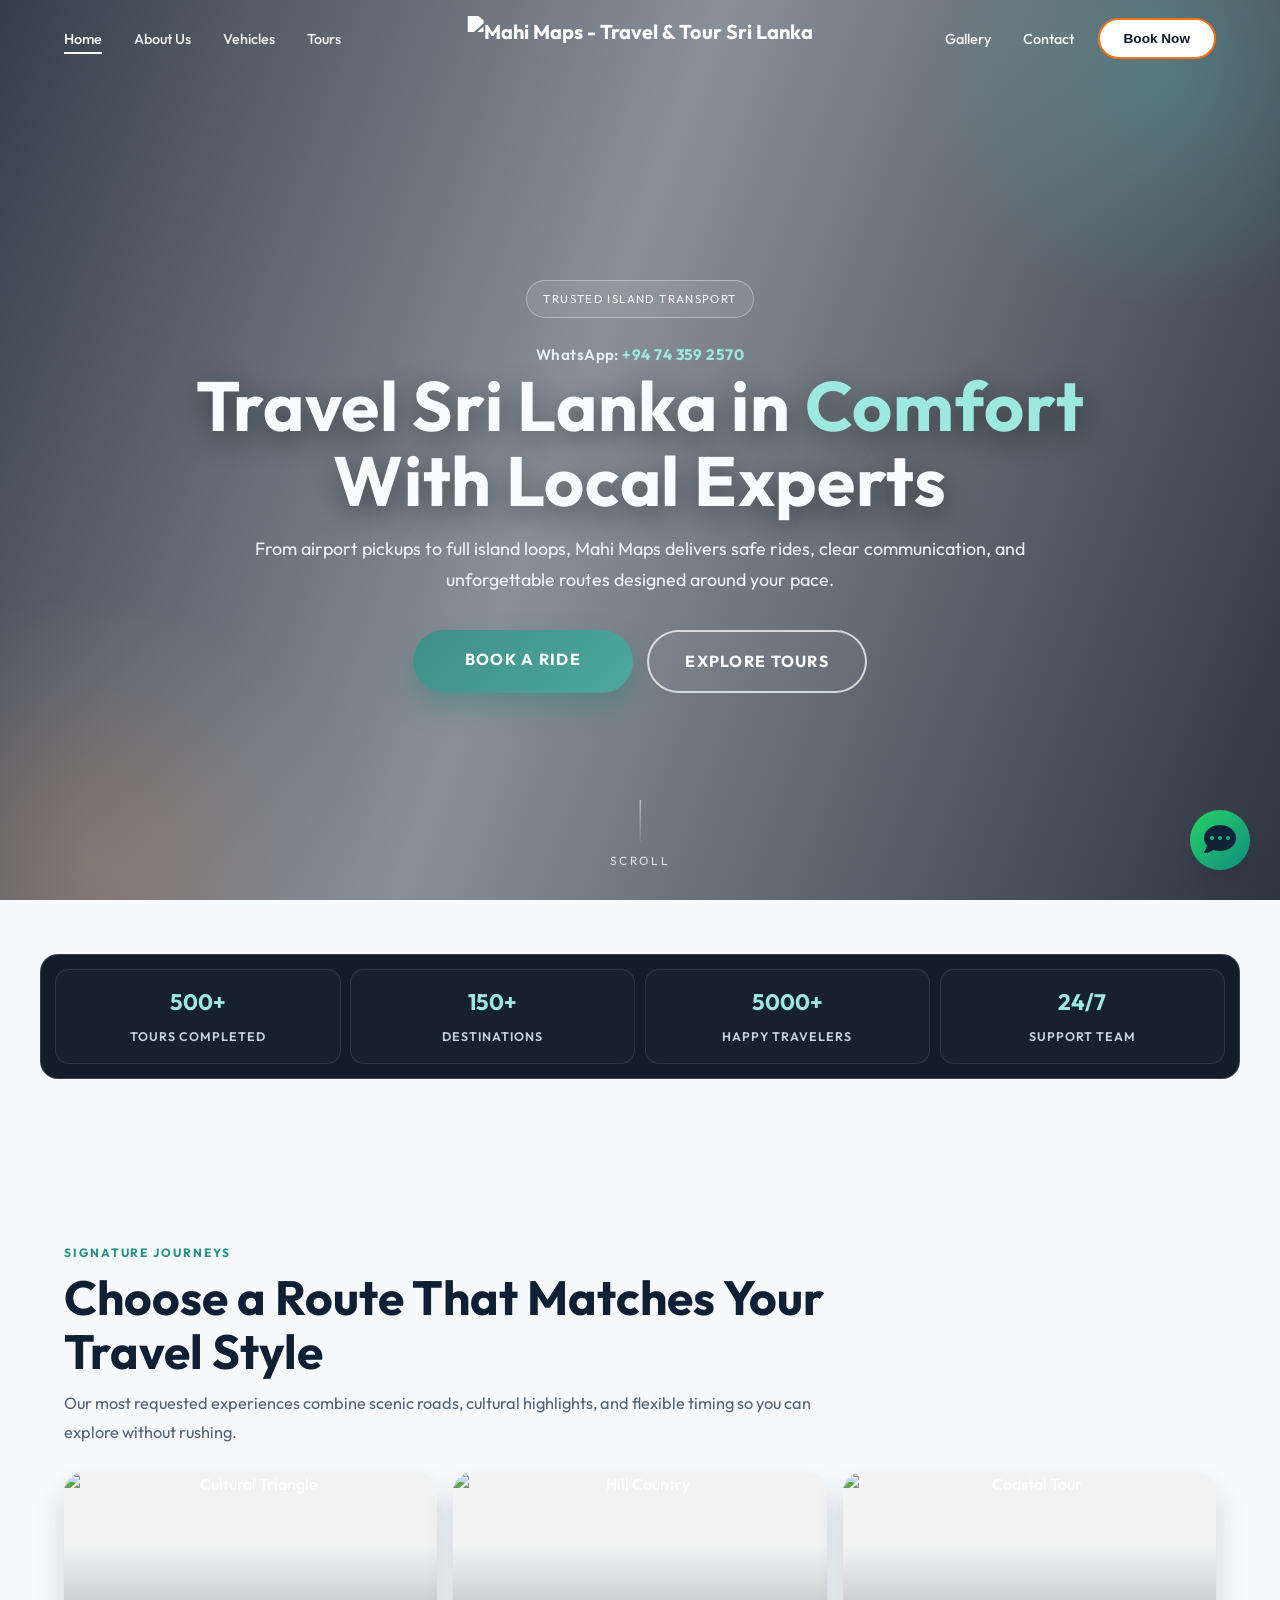
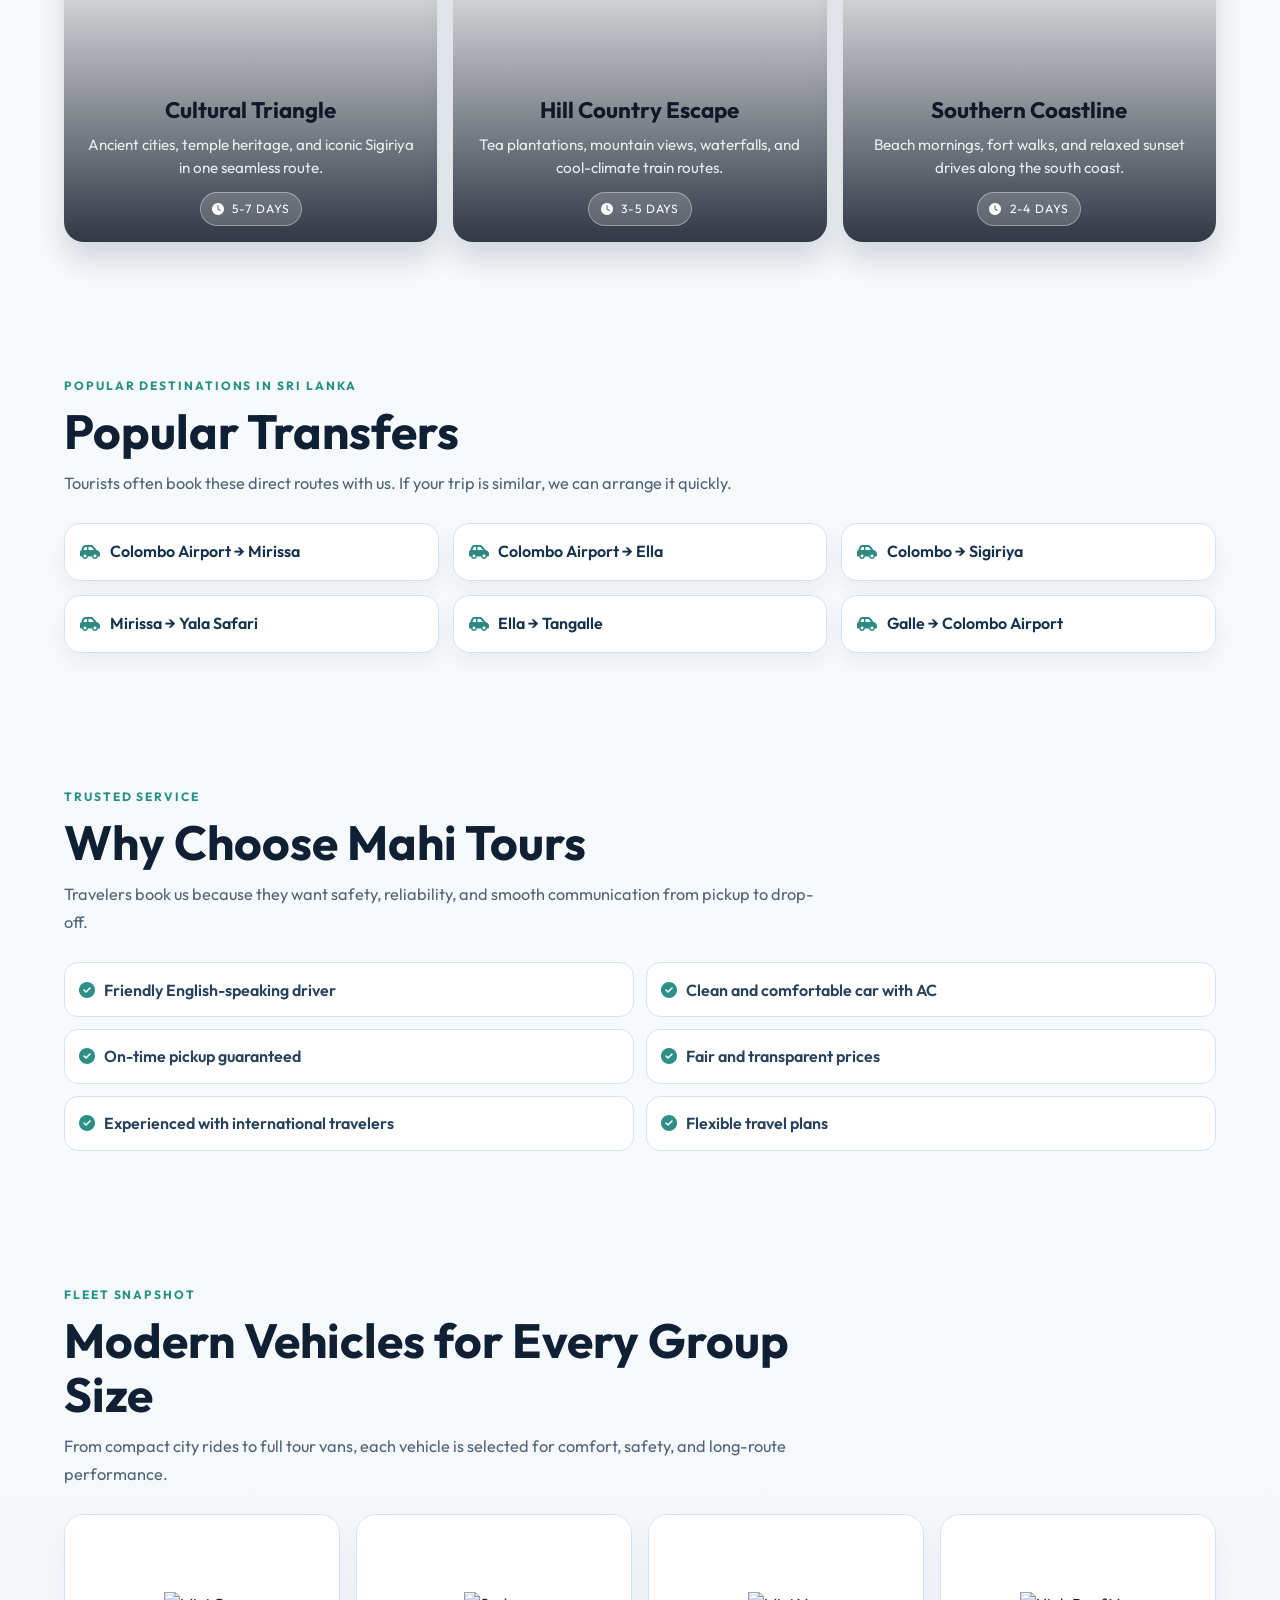
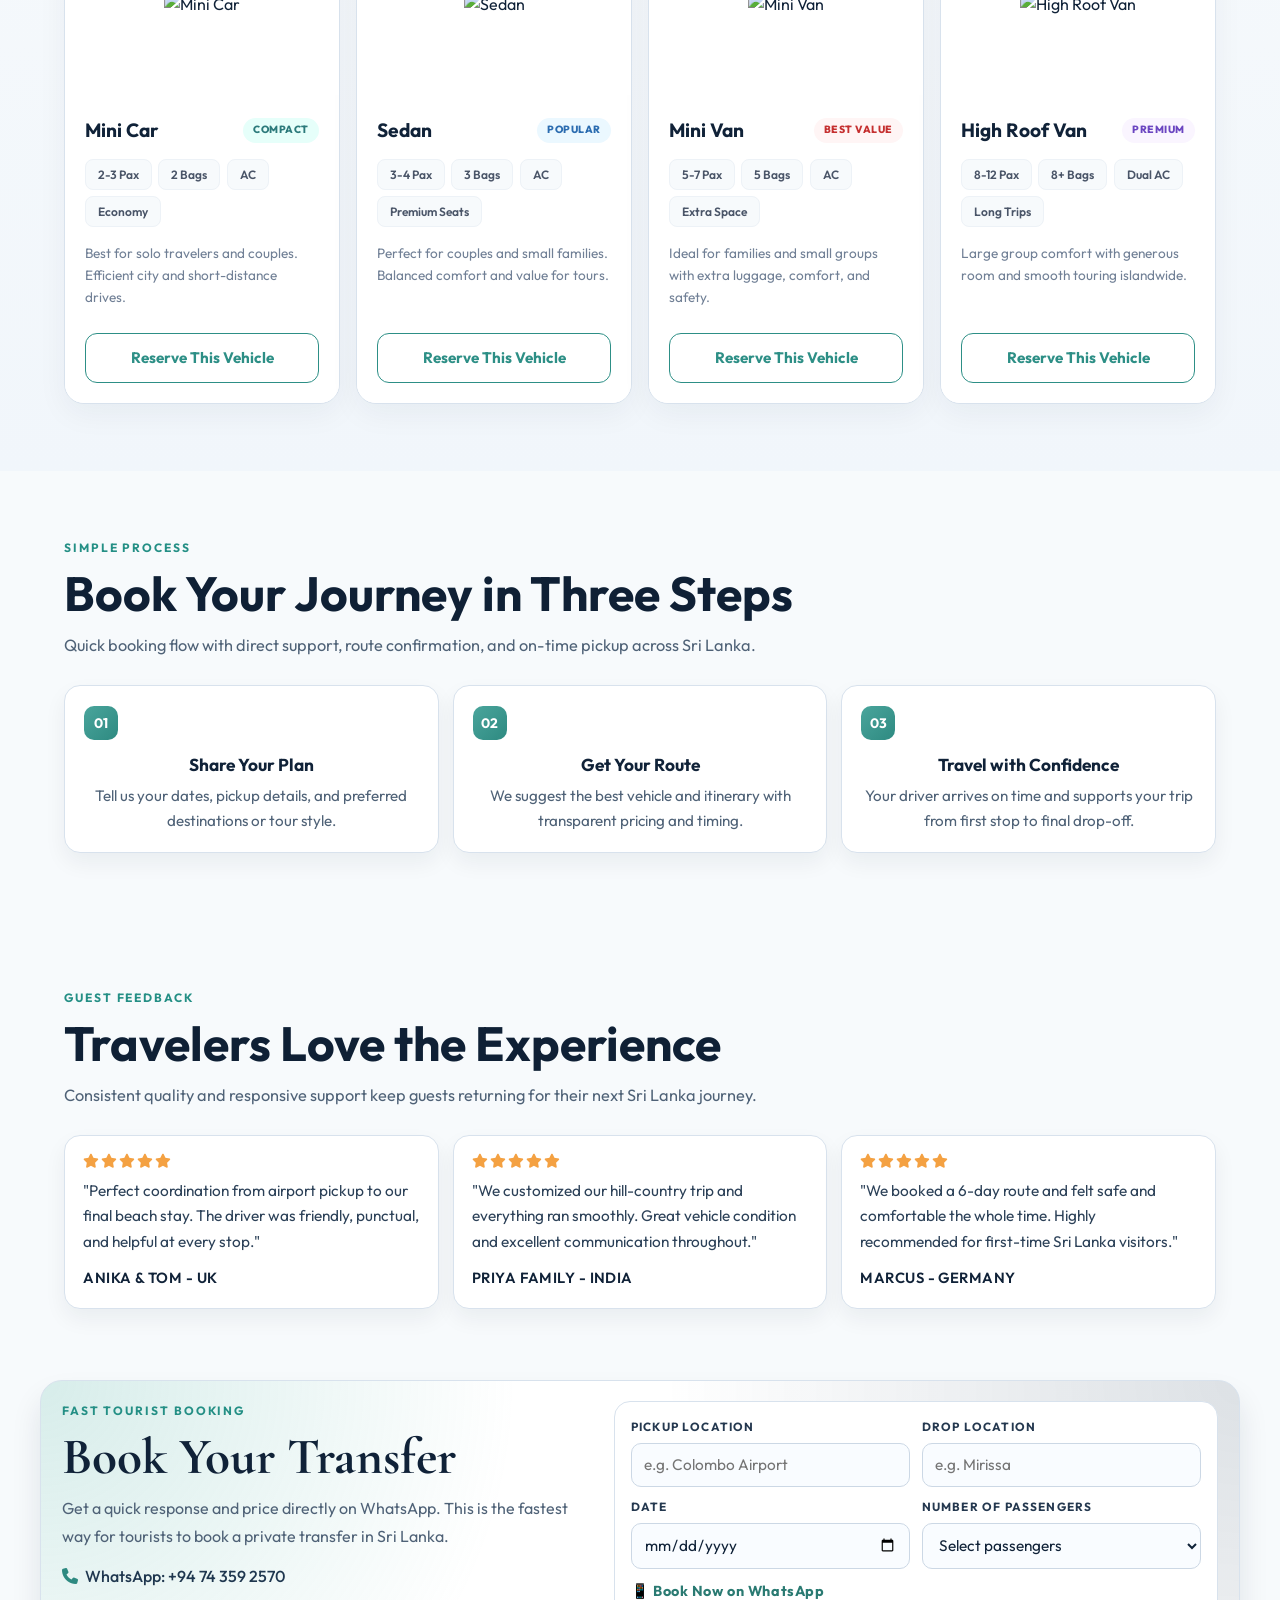
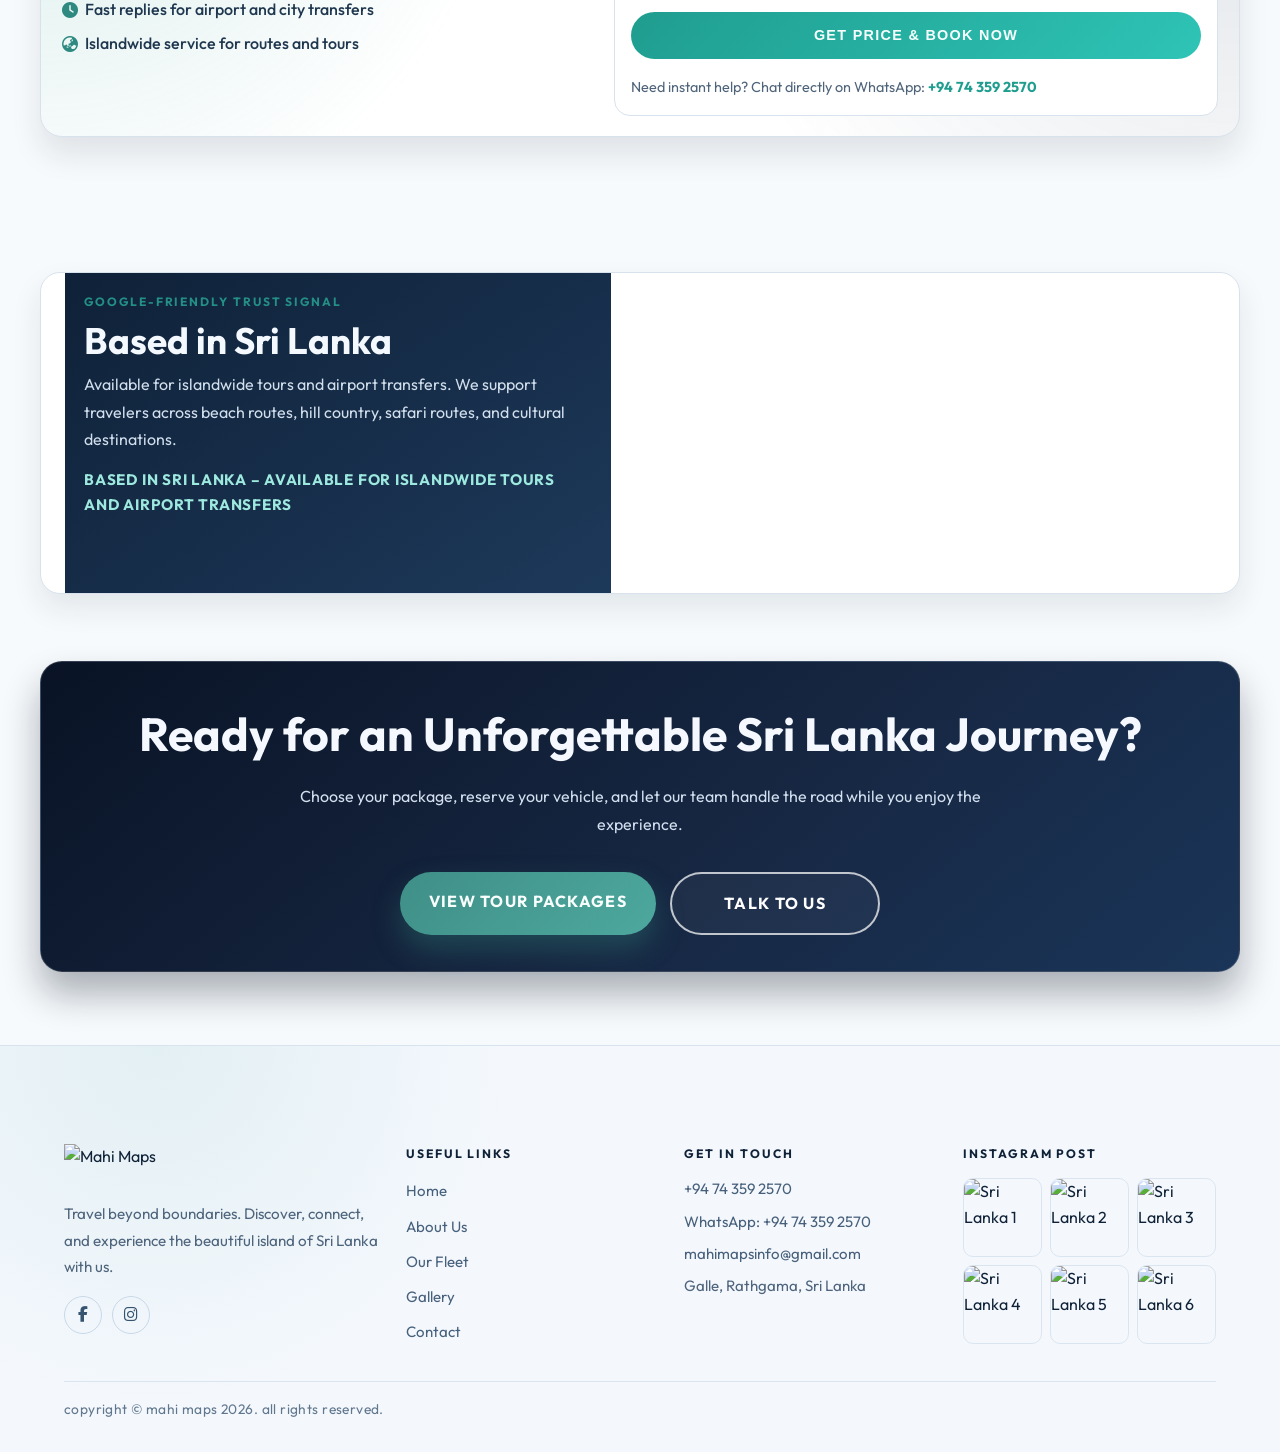
==== commit ee546f8d: "Redesign home and vehicle pages for premium mobile layout, implemented 2-column grids, and fixed res" ====
--- a/index.html
+++ b/index.html
@@ -226,6 +226,10 @@
             gap: 1rem;
         }
 
+        .routes-nav-mobile {
+            display: none;
+        }
+
         .route-card {
             border-radius: 20px;
             overflow: hidden;
@@ -369,62 +373,123 @@
         .fleet-grid-home {
             display: grid;
             grid-template-columns: repeat(4, minmax(0, 1fr));
-            gap: 0.85rem;
+            gap: 1rem;
         }
 
         .fleet-card-home {
-            background: var(--home-card);
+            background: #fff;
             border: 1px solid var(--home-border);
-            border-radius: 18px;
+            border-radius: 20px;
             overflow: hidden;
-            box-shadow: 0 10px 22px rgba(15, 32, 53, 0.08);
-            transition: transform 0.25s ease, box-shadow 0.25s ease;
+            box-shadow: 0 10px 30px rgba(15, 32, 53, 0.05);
+            display: flex;
+            flex-direction: column;
+            transition: all 0.3s ease;
         }
 
         .fleet-card-home:hover {
             transform: translateY(-5px);
-            box-shadow: 0 16px 28px rgba(15, 32, 53, 0.12);
-        }
-
-        .fleet-card-home img {
+            box-shadow: 0 20px 40px rgba(15, 32, 53, 0.1);
+        }
+
+        .fleet-img-box {
             width: 100%;
-            height: 188px;
-            object-fit: cover;
-        }
-
-        .fleet-card-content {
-            padding: 0.92rem;
-        }
-
-        .fleet-card-content h3 {
-            font-size: 1.05rem;
-            color: #102238;
-            margin-bottom: 0.2rem;
-        }
-
-        .fleet-card-content p {
-            color: var(--home-muted);
-            font-size: 0.9rem;
-            margin-bottom: 0.66rem;
-        }
-
-        .fleet-specs {
+            height: 180px;
+            background: #fff;
+            display: flex;
+            align-items: center;
+            justify-content: center;
+            padding: 1rem;
+            position: relative;
+        }
+
+        .fleet-img-box img {
+            max-width: 90%;
+            max-height: 90%;
+            object-fit: contain;
+            transition: transform 0.3s ease;
+        }
+
+        .fleet-card-body {
+            padding: 1.25rem;
+            flex-grow: 1;
+            display: flex;
+            flex-direction: column;
+            background: #fff;
+        }
+
+        .fleet-title-row {
             display: flex;
             justify-content: space-between;
-            gap: 0.5rem;
-            font-size: 0.82rem;
-            color: #24384f;
-        }
-
-        .fleet-specs span {
-            display: inline-flex;
             align-items: center;
-            gap: 0.28rem;
+            margin-bottom: 0.8rem;
+        }
+
+        .fleet-title-row h3 {
+            font-size: 1.2rem;
+            color: #102238;
+            margin: 0;
+            font-weight: 700;
+        }
+
+        .fleet-badge {
+            font-size: 0.65rem;
+            font-weight: 800;
+            padding: 4px 10px;
+            border-radius: 30px;
+            letter-spacing: 0.05em;
+            white-space: nowrap;
+        }
+
+        .fleet-badge.compact { background: #e6fffa; color: #2c7a7b; }
+        .fleet-badge.popular { background: #ebf8ff; color: #2b6cb0; }
+        .fleet-badge.value { background: #fff5f5; color: #c53030; }
+        .fleet-badge.premium { background: #faf5ff; color: #6b46c1; }
+
+        .fleet-tags {
+            display: flex;
+            flex-wrap: wrap;
+            gap: 0.4rem;
+            margin-bottom: 1rem;
+        }
+
+        .fleet-tag {
+            font-size: 0.75rem;
             font-weight: 600;
-        }
-
-        .fleet-specs i {
-            color: var(--home-teal-dark);
+            color: #4a5568;
+            background: #f7fafc;
+            padding: 5px 12px;
+            border-radius: 8px;
+            border: 1px solid #edf2f7;
+            white-space: nowrap;
+        }
+
+        .fleet-summary {
+            font-size: 0.85rem;
+            color: #718096;
+            line-height: 1.6;
+            margin-bottom: 1.5rem;
+            flex-grow: 1;
+        }
+
+        .fleet-reserve-btn {
+            display: block;
+            width: 100%;
+            padding: 12px;
+            background: transparent;
+            border: 1.5px solid #2d8f86;
+            color: #2d8f86;
+            text-align: center;
+            border-radius: 12px;
+            font-size: 0.95rem;
+            font-weight: 700;
+            text-decoration: none;
+            transition: all 0.2s ease;
+        }
+
+        .fleet-reserve-btn:hover {
+            background: #2d8f86;
+            color: #fff;
         }
 
         .workflow-grid {
@@ -815,9 +880,72 @@
             }
 
             .metrics-grid,
-            .transfer-grid,
-            .why-choose-grid {
+            .transfer-grid {
                 grid-template-columns: 1fr;
+            }
+
+            .why-choose-grid,
+            .popular-transfers-grid {
+                grid-template-columns: repeat(2, 1fr);
+                gap: 0.65rem;
+            }
+
+            .fleet-grid-home {
+                grid-template-columns: repeat(2, 1fr);
+                gap: 0.65rem;
+                padding: 0;
+            }
+
+            .fleet-img-box {
+                height: 90px;
+                padding: 0.4rem;
+            }
+
+            .fleet-card-body {
+                padding: 0.75rem 0.6rem;
+            }
+
+            .fleet-title-row {
+                margin-bottom: 0.4rem;
+                flex-direction: column;
+                align-items: flex-start;
+                gap: 0.3rem;
+            }
+
+            .fleet-title-row h3 {
+                font-size: 0.9rem;
+            }
+
+            .fleet-badge {
+                font-size: 0.52rem;
+                padding: 2px 6px;
+            }
+
+            .fleet-tags {
+                gap: 0.25rem;
+                margin-bottom: 0.6rem;
+            }
+
+            .fleet-tag {
+                font-size: 0.62rem;
+                padding: 3px 6px;
+                border-radius: 5px;
+            }
+
+            .fleet-summary {
+                font-size: 0.72rem;
+                margin-bottom: 0.8rem;
+                line-height: 1.4;
+                display: -webkit-box;
+                -webkit-line-clamp: 3;
+                -webkit-box-orient: vertical;
+                overflow: hidden;
+            }
+
+            .fleet-reserve-btn {
+                font-size: 0.78rem;
+                padding: 7px;
+                border-radius: 8px;
             }
 
             .top-metrics {
@@ -835,8 +963,90 @@
                 padding: 1rem;
             }
 
-            .popular-transfers-grid {
-                grid-template-columns: 1fr;
+            .why-choose-item {
+                flex-direction: column;
+                align-items: center;
+                text-align: center;
+                padding: 0.85rem 0.6rem;
+                font-size: 0.78rem;
+                justify-content: center;
+                height: 100%;
+            }
+
+            .why-choose-item i {
+                font-size: 1.4rem;
+                margin-bottom: 0.5rem;
+                margin-top: 0;
+            }
+
+            .popular-transfer-card {
+                padding: 0.75rem 0.6rem;
+                font-size: 0.72rem;
+                flex-direction: column;
+                text-align: center;
+                gap: 0.4rem;
+                justify-content: center;
+            }
+
+            .popular-transfer-card i {
+                font-size: 1.1rem;
+            }
+
+            /* Signature Journeys Slider */
+            .routes-slider-wrapper {
+                position: relative;
+                margin: 0 -1rem; /* negative margin to bleed to edges */
+                padding: 0 1rem;
+            }
+
+            .routes-grid {
+                display: flex !important;
+                overflow-x: auto;
+                scroll-snap-type: x mandatory;
+                gap: 1rem;
+                padding: 0.5rem 0 1.5rem;
+                scrollbar-width: none;
+                -ms-overflow-style: none;
+                grid-template-columns: none !important; /* disable grid */
+            }
+
+            .routes-grid::-webkit-scrollbar {
+                display: none;
+            }
+
+            .route-card {
+                flex: 0 0 85%;
+                min-width: 280px;
+                scroll-snap-align: center;
+                min-height: 400px;
+            }
+
+            .routes-nav-mobile {
+                display: flex;
+                justify-content: center;
+                gap: 1.5rem;
+                margin-top: 0.2rem;
+            }
+
+            .slider-btn {
+                width: 46px;
+                height: 46px;
+                border-radius: 50%;
+                background: #fff;
+                border: 1px solid var(--home-border);
+                color: #2d8f86;
+                display: flex;
+                align-items: center;
+                justify-content: center;
+                box-shadow: 0 6px 16px rgba(15, 32, 53, 0.12);
+                cursor: pointer;
+                font-size: 1.1rem;
+                transition: all 0.2s ease;
+            }
+
+            .slider-btn:active {
+                transform: scale(0.9);
+                background: #f8fbff;
             }
         }
     </style>
@@ -910,31 +1120,37 @@
                     <p>Our most requested experiences combine scenic roads, cultural highlights, and flexible timing so you can explore without rushing.</p>
                 </div>
 
-                <div class="routes-grid">
-                    <a href="tours.html#cultural-triangle" class="route-card service-card">
-                        <img src="assets/images/sigiriya-fortress.png" alt="Cultural Triangle">
-                        <div class="route-card-body">
-                            <h3>Cultural Triangle</h3>
-                            <p>Ancient cities, temple heritage, and iconic Sigiriya in one seamless route.</p>
-                            <span class="route-meta"><i class="fas fa-clock"></i> 5-7 Days</span>
-                        </div>
-                    </a>
-                    <a href="tours.html#hill-country" class="route-card service-card">
-                        <img src="assets/images/ella-nine-arch.png" alt="Hill Country">
-                        <div class="route-card-body">
-                            <h3>Hill Country Escape</h3>
-                            <p>Tea plantations, mountain views, waterfalls, and cool-climate train routes.</p>
-                            <span class="route-meta"><i class="fas fa-clock"></i> 3-5 Days</span>
-                        </div>
-                    </a>
-                    <a href="tours.html#beach-coastal" class="route-card service-card">
-                        <img src="assets/images/mirissa-beach.png" alt="Coastal Tour">
-                        <div class="route-card-body">
-                            <h3>Southern Coastline</h3>
-                            <p>Beach mornings, fort walks, and relaxed sunset drives along the south coast.</p>
-                            <span class="route-meta"><i class="fas fa-clock"></i> 2-4 Days</span>
-                        </div>
-                    </a>
+                <div class="routes-slider-wrapper">
+                    <div class="routes-grid" id="routesSlider">
+                        <a href="tours.html#cultural-triangle" class="route-card service-card">
+                            <img src="assets/images/sigiriya-fortress.png" alt="Cultural Triangle">
+                            <div class="route-card-body">
+                                <h3>Cultural Triangle</h3>
+                                <p>Ancient cities, temple heritage, and iconic Sigiriya in one seamless route.</p>
+                                <span class="route-meta"><i class="fas fa-clock"></i> 5-7 Days</span>
+                            </div>
+                        </a>
+                        <a href="tours.html#hill-country" class="route-card service-card">
+                            <img src="assets/images/ella-nine-arch.png" alt="Hill Country">
+                            <div class="route-card-body">
+                                <h3>Hill Country Escape</h3>
+                                <p>Tea plantations, mountain views, waterfalls, and cool-climate train routes.</p>
+                                <span class="route-meta"><i class="fas fa-clock"></i> 3-5 Days</span>
+                            </div>
+                        </a>
+                        <a href="tours.html#beach-coastal" class="route-card service-card">
+                            <img src="assets/images/mirissa-beach.png" alt="Coastal Tour">
+                            <div class="route-card-body">
+                                <h3>Southern Coastline</h3>
+                                <p>Beach mornings, fort walks, and relaxed sunset drives along the south coast.</p>
+                                <span class="route-meta"><i class="fas fa-clock"></i> 2-4 Days</span>
+                            </div>
+                        </a>
+                    </div>
+                    <div class="slider-nav routes-nav-mobile">
+                        <button class="slider-btn prev" id="routesPrev" aria-label="Previous"><i class="fas fa-chevron-left"></i></button>
+                        <button class="slider-btn next" id="routesNext" aria-label="Next"><i class="fas fa-chevron-right"></i></button>
+                    </div>
                 </div>
             </div>
         </section>
@@ -984,52 +1200,83 @@
                 </div>
 
                 <div class="fleet-grid-home">
-                    <article class="fleet-card-home fleet-card">
-                        <img src="assets/images/mini-car.jpg" alt="Mini Car">
-                        <div class="fleet-card-content">
-                            <h3>Mini Car</h3>
-                            <p>Ideal for solo and couples</p>
-                            <div class="fleet-specs">
-                                <span><i class="fas fa-users"></i>2 Pax</span>
-                                <span><i class="fas fa-suitcase"></i>2 Bags</span>
-                                <span><i class="fas fa-snowflake"></i>AC</span>
+                    <article class="fleet-card-home">
+                        <div class="fleet-img-box">
+                            <img src="assets/images/mini-car.jpg" alt="Mini Car">
+                        </div>
+                        <div class="fleet-card-body">
+                            <div class="fleet-title-row">
+                                <h3>Mini Car</h3>
+                                <span class="fleet-badge compact">COMPACT</span>
                             </div>
+                            <div class="fleet-tags">
+                                <span class="fleet-tag">2-3 Pax</span>
+                                <span class="fleet-tag">2 Bags</span>
+                                <span class="fleet-tag">AC</span>
+                                <span class="fleet-tag">Economy</span>
+                            </div>
+                            <p class="fleet-summary">Best for solo travelers and couples. Efficient city and short-distance drives.</p>
+                            <a href="vehicles.html#booking" class="fleet-reserve-btn">Reserve This Vehicle</a>
                         </div>
                     </article>
-                    <article class="fleet-card-home fleet-card">
-                        <img src="assets/images/sedan.jpg" alt="Sedan">
-                        <div class="fleet-card-content">
-                            <h3>Sedan</h3>
-                            <p>Comfort for small families</p>
-                            <div class="fleet-specs">
-                                <span><i class="fas fa-users"></i>4 Pax</span>
-                                <span><i class="fas fa-suitcase"></i>3 Bags</span>
-                                <span><i class="fas fa-snowflake"></i>AC</span>
+
+                    <article class="fleet-card-home">
+                        <div class="fleet-img-box">
+                            <img src="assets/images/sedan.jpg" alt="Sedan">
+                        </div>
+                        <div class="fleet-card-body">
+                            <div class="fleet-title-row">
+                                <h3>Sedan</h3>
+                                <span class="fleet-badge popular">POPULAR</span>
                             </div>
+                            <div class="fleet-tags">
+                                <span class="fleet-tag">3-4 Pax</span>
+                                <span class="fleet-tag">3 Bags</span>
+                                <span class="fleet-tag">AC</span>
+                                <span class="fleet-tag">Premium Seats</span>
+                            </div>
+                            <p class="fleet-summary">Perfect for couples and small families. Balanced comfort and value for tours.</p>
+                            <a href="vehicles.html#booking" class="fleet-reserve-btn">Reserve This Vehicle</a>
                         </div>
                     </article>
-                    <article class="fleet-card-home fleet-card">
-                        <img src="assets/images/mini-van.jpg" alt="Mini Van">
-                        <div class="fleet-card-content">
-                            <h3>Mini Van</h3>
-                            <p>Spacious for medium groups</p>
-                            <div class="fleet-specs">
-                                <span><i class="fas fa-users"></i>7 Pax</span>
-                                <span><i class="fas fa-suitcase"></i>5 Bags</span>
-                                <span><i class="fas fa-snowflake"></i>AC</span>
+
+                    <article class="fleet-card-home">
+                        <div class="fleet-img-box">
+                            <img src="assets/images/mini-van.jpg" alt="Mini Van">
+                        </div>
+                        <div class="fleet-card-body">
+                            <div class="fleet-title-row">
+                                <h3>Mini Van</h3>
+                                <span class="fleet-badge value">BEST VALUE</span>
                             </div>
+                            <div class="fleet-tags">
+                                <span class="fleet-tag">5-7 Pax</span>
+                                <span class="fleet-tag">5 Bags</span>
+                                <span class="fleet-tag">AC</span>
+                                <span class="fleet-tag">Extra Space</span>
+                            </div>
+                            <p class="fleet-summary">Ideal for families and small groups with extra luggage, comfort, and safety.</p>
+                            <a href="vehicles.html#booking" class="fleet-reserve-btn">Reserve This Vehicle</a>
                         </div>
                     </article>
-                    <article class="fleet-card-home fleet-card">
-                        <img src="assets/images/high-roof.jpg" alt="High Roof Van">
-                        <div class="fleet-card-content">
-                            <h3>High Roof Van</h3>
-                            <p>Best for large travel groups</p>
-                            <div class="fleet-specs">
-                                <span><i class="fas fa-users"></i>12 Pax</span>
-                                <span><i class="fas fa-suitcase"></i>8 Bags</span>
-                                <span><i class="fas fa-snowflake"></i>AC</span>
+
+                    <article class="fleet-card-home">
+                        <div class="fleet-img-box">
+                            <img src="assets/images/high-roof.jpg" alt="High Roof Van">
+                        </div>
+                        <div class="fleet-card-body">
+                            <div class="fleet-title-row">
+                                <h3>High Roof Van</h3>
+                                <span class="fleet-badge premium">PREMIUM</span>
                             </div>
+                            <div class="fleet-tags">
+                                <span class="fleet-tag">8-12 Pax</span>
+                                <span class="fleet-tag">8+ Bags</span>
+                                <span class="fleet-tag">Dual AC</span>
+                                <span class="fleet-tag">Long Trips</span>
+                            </div>
+                            <p class="fleet-summary">Large group comfort with generous room and smooth touring islandwide.</p>
+                            <a href="vehicles.html#booking" class="fleet-reserve-btn">Reserve This Vehicle</a>
                         </div>
                     </article>
                 </div>
@@ -1226,6 +1473,31 @@
         <a href="https://wa.me/94743592570" class="whatsapp-float" target="_blank">
             <span class="whatsapp-icon"><i class="fas fa-comment-dots"></i></span>
         </a>
+
+        <!-- Mobile Menu Overlay -->
+        <div class="mobile-menu-overlay" id="mobileMenuOverlay">
+            <div class="mobile-menu-header">
+                <div class="mobile-logo">MAHI MAPS</div>
+                <button class="mobile-close" id="mobileClose">
+                    <i class="fas fa-times"></i>
+                </button>
+            </div>
+            <div class="mobile-menu-body">
+                <ul class="mobile-nav-links">
+                    <li><a href="index.html">HOME</a></li>
+                    <li><a href="about.html">ABOUT US</a></li>
+                    <li><a href="vehicles.html">VEHICLES</a></li>
+                    <li><a href="tours.html">TOURS</a></li>
+                    <li><a href="gallery.html">GALLERY</a></li>
+                    <li><a href="contact.html">CONTACT</a></li>
+                </ul>
+                <a href="vehicles.html#booking" class="mobile-book-btn">BOOK NOW</a>
+            </div>
+            <div class="mobile-menu-footer">
+                <div class="footer-brand">Mahi Maps Tours</div>
+                <p>EXPLORING SRI LANKA</p>
+            </div>
+        </div>
     </div>
 
     <script src="script.js"></script>
--- a/styles.css
+++ b/styles.css
@@ -1,3 +1,9 @@
+* {
+    box-sizing: border-box;
+    margin: 0;
+    padding: 0;
+}
+
 :root {
     /* Sri Lankan Color Palette */
     --ocean-blue: #0891b2;
@@ -2922,6 +2928,7 @@
 
     .mobile-only-btn .btn-book-nav {
         width: 100%;
+        max-width: 300px;
     }
 
     .hero-title {
@@ -5031,3 +5038,130 @@
     transform: translateY(-2px);
     box-shadow: var(--shadow-md);
 }
+/* ===== MOBILE MENU OVERLAY (REDESIGN) ===== */
+.mobile-menu-overlay {
+    position: fixed;
+    top: 0;
+    left: 0;
+    width: 100%;
+    height: 100%;
+    background-color: #000000;
+    z-index: 9999;
+    display: flex;
+    flex-direction: column;
+    padding: 2.5rem 1.5rem;
+    transform: translateX(100%);
+    transition: transform 0.4s cubic-bezier(0.77, 0.2, 0.05, 1.0);
+    visibility: hidden;
+}
+
+.mobile-menu-overlay.active {
+    transform: translateX(0);
+    visibility: visible;
+}
+
+.mobile-menu-header {
+    display: flex;
+    justify-content: space-between;
+    align-items: center;
+    margin-bottom: 2rem;
+}
+
+.mobile-logo {
+    color: #ffffff;
+    font-size: 1.4rem;
+    font-weight: 800;
+    letter-spacing: 0.05em;
+    font-family: 'Outfit', sans-serif;
+}
+
+.mobile-close {
+    background: none;
+    border: none;
+    color: #ffffff;
+    font-size: 1.8rem;
+    cursor: pointer;
+    padding: 0.5rem;
+    display: flex;
+    align-items: center;
+    justify-content: center;
+}
+
+.mobile-menu-body {
+    flex: 1;
+    display: flex;
+    flex-direction: column;
+    justify-content: center;
+    gap: 2.5rem;
+}
+
+.mobile-nav-links {
+    list-style: none;
+    padding: 0;
+    margin: 0;
+}
+
+.mobile-nav-links li {
+    margin-bottom: 1.8rem;
+}
+
+.mobile-nav-links a {
+    color: #ffffff;
+    font-size: clamp(2.2rem, 8vw, 3rem);
+    font-weight: 800;
+    text-transform: uppercase;
+    text-decoration: none;
+    line-height: 1.1;
+    letter-spacing: -0.02em;
+    transition: color 0.3s ease, padding-left 0.3s ease;
+    display: inline-block;
+}
+
+.mobile-nav-links a:hover {
+    color: #9de9df;
+    padding-left: 10px;
+}
+
+.mobile-book-btn {
+    display: inline-block;
+    padding: 1.1rem 2.2rem;
+    background: linear-gradient(135deg, #3f8f87 0%, #4da89e 100%);
+    color: #ffffff;
+    font-weight: 700;
+    text-decoration: none;
+    text-align: center;
+    border-radius: 999px;
+    text-transform: uppercase;
+    letter-spacing: 0.1em;
+    font-size: 0.9rem;
+    box-shadow: 0 10px 20px rgba(63, 143, 135, 0.3);
+    width: fit-content;
+}
+
+.mobile-menu-footer {
+    margin-top: auto;
+    padding-top: 2.5rem;
+    border-top: 1px solid rgba(255, 255, 255, 0.1);
+}
+
+.mobile-menu-footer .footer-brand {
+    color: #ffffff;
+    font-size: 1.25rem;
+    font-weight: 700;
+    margin-bottom: 0.4rem;
+    font-family: 'Outfit', sans-serif;
+}
+
+.mobile-menu-footer p {
+    color: rgba(255, 255, 255, 0.5);
+    font-size: 0.75rem;
+    letter-spacing: 0.15em;
+    text-transform: uppercase;
+    font-weight: 600;
+}
+
+/* Hide WhatsApp button when menu is open */
+body.menu-open .whatsapp-float {
+    display: none;
+}
+
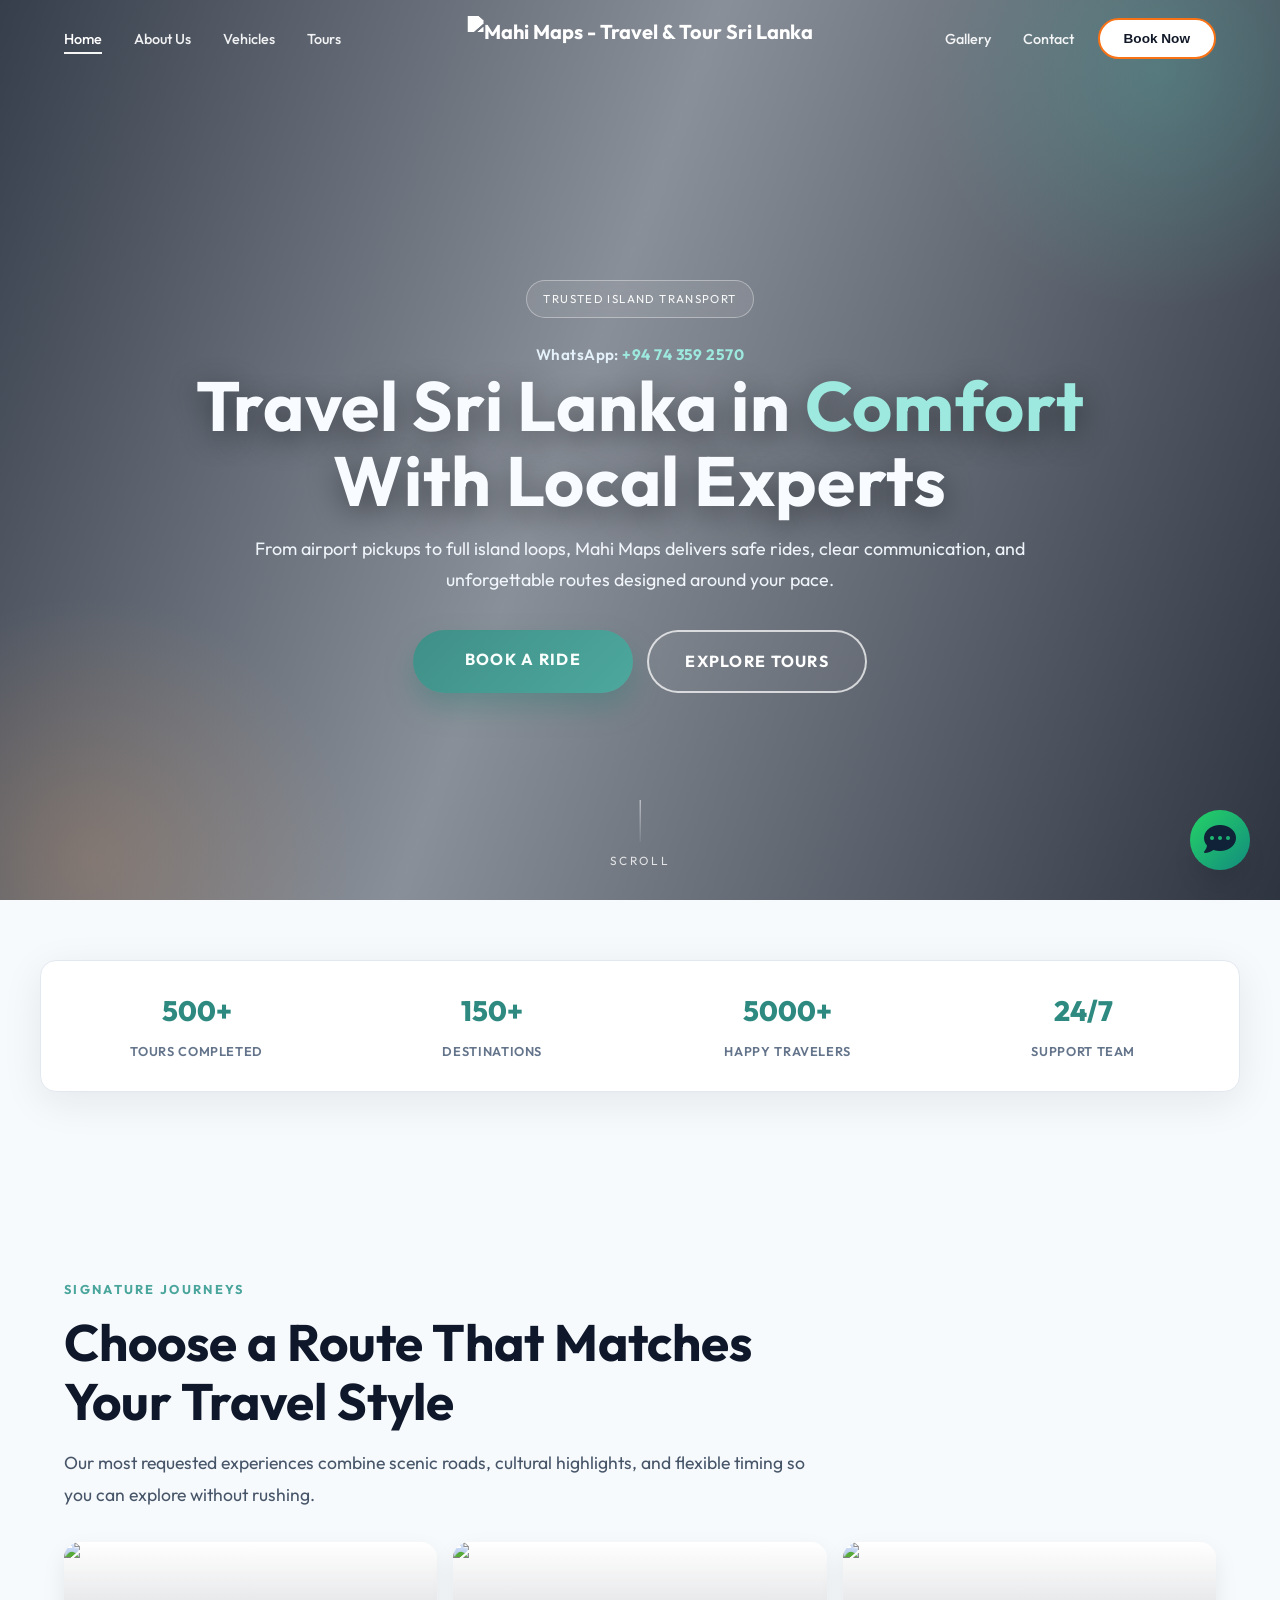
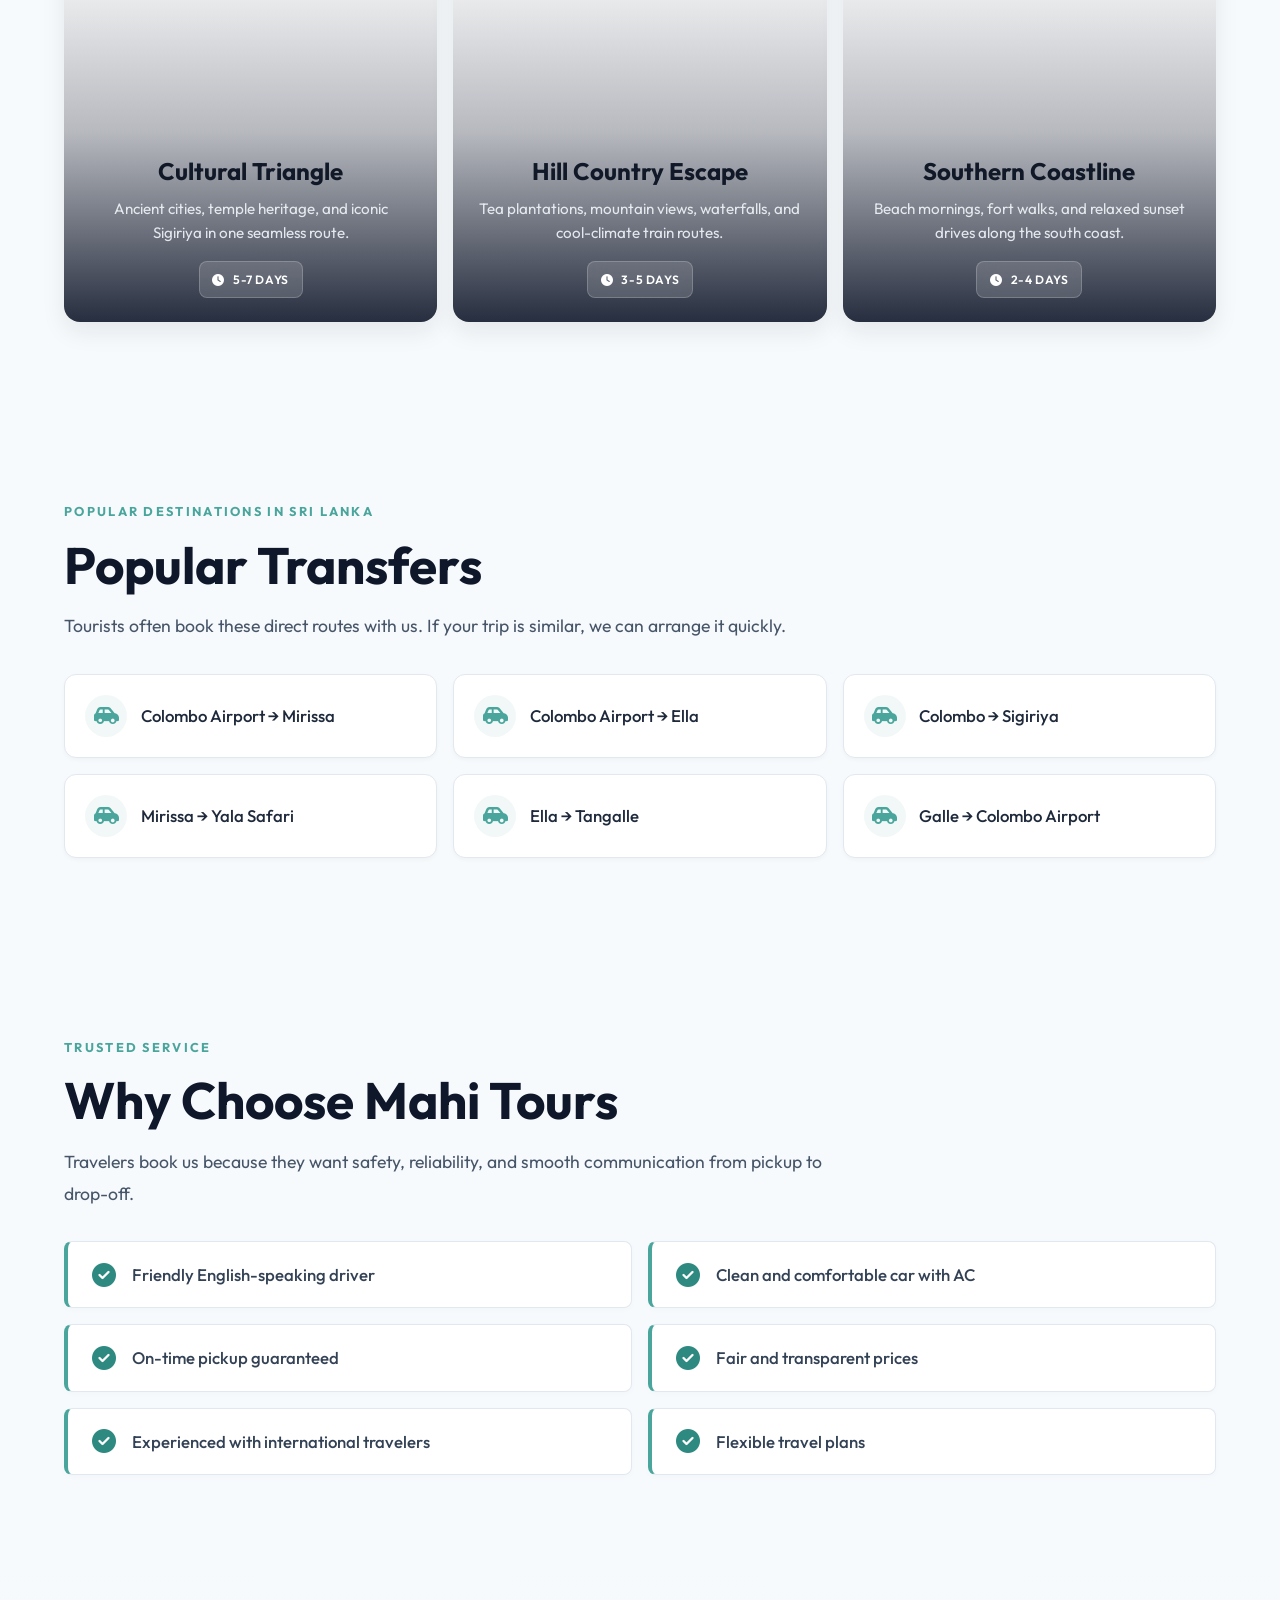
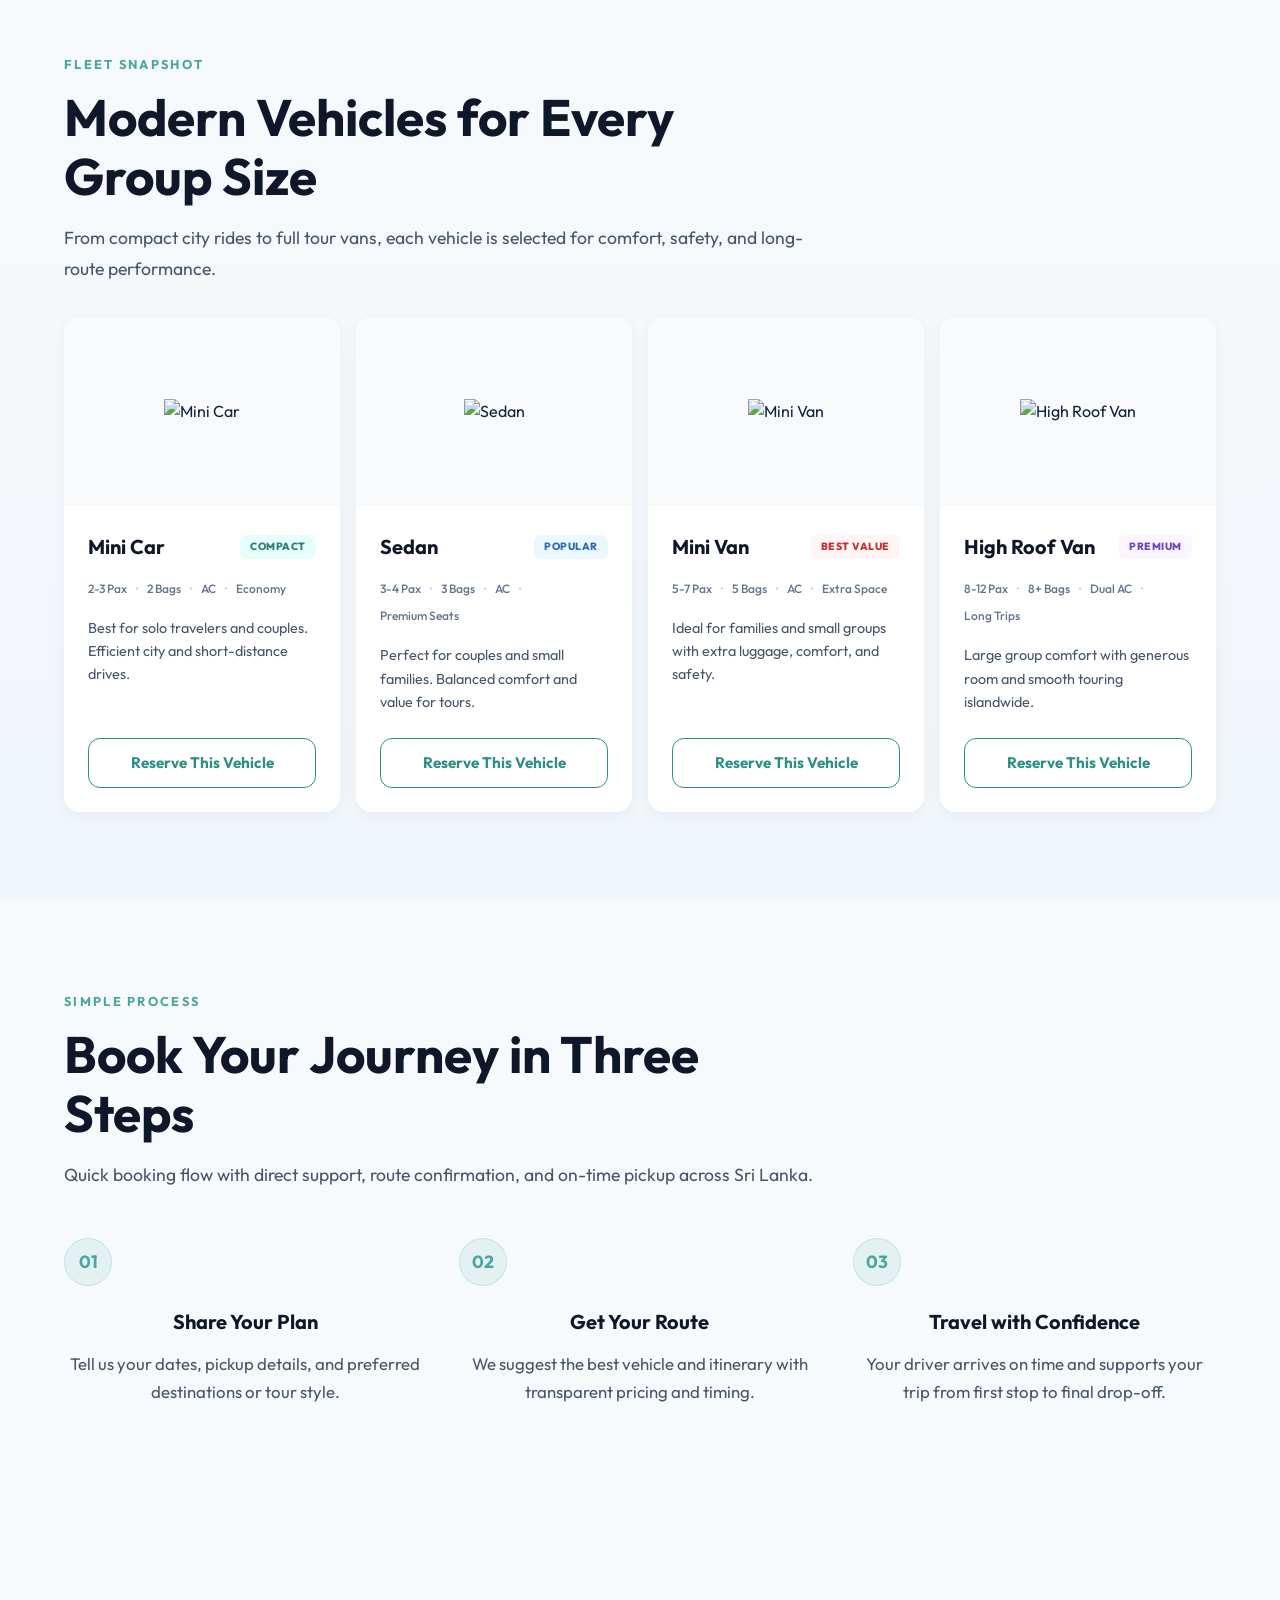
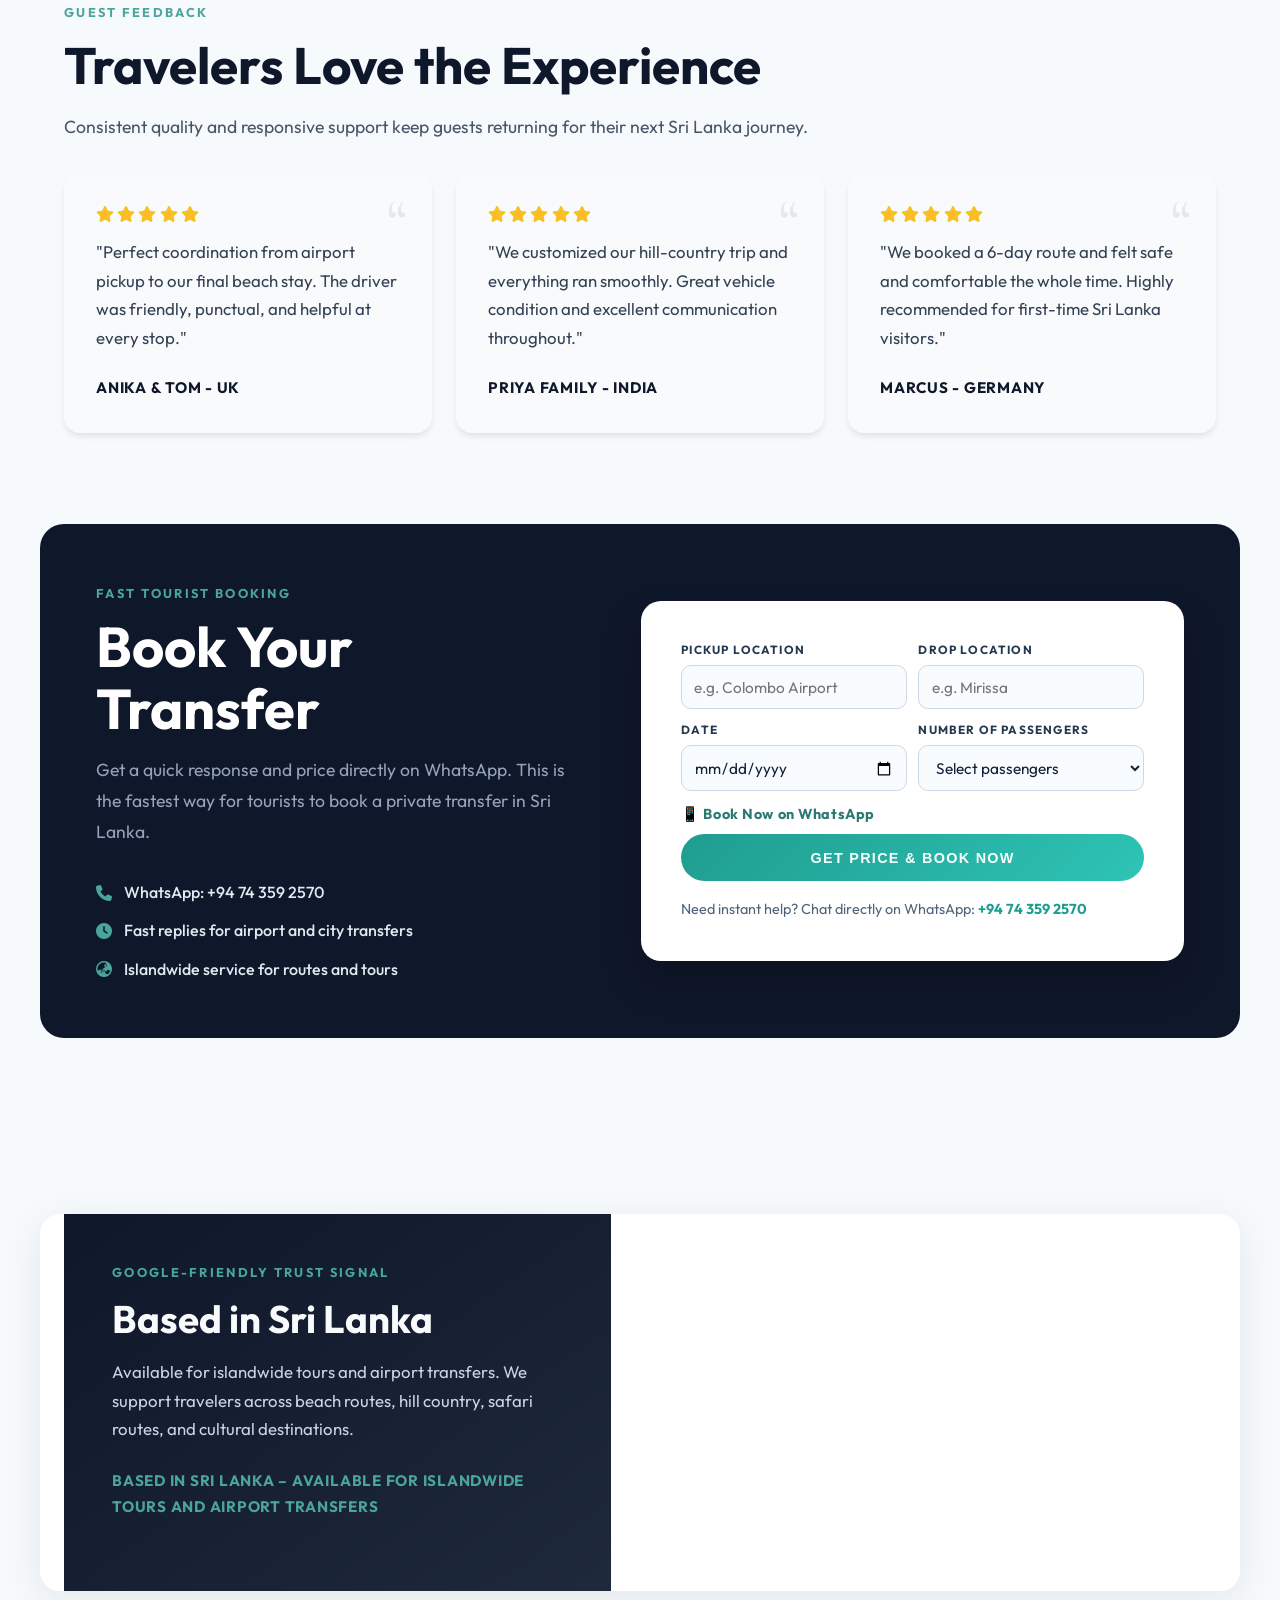
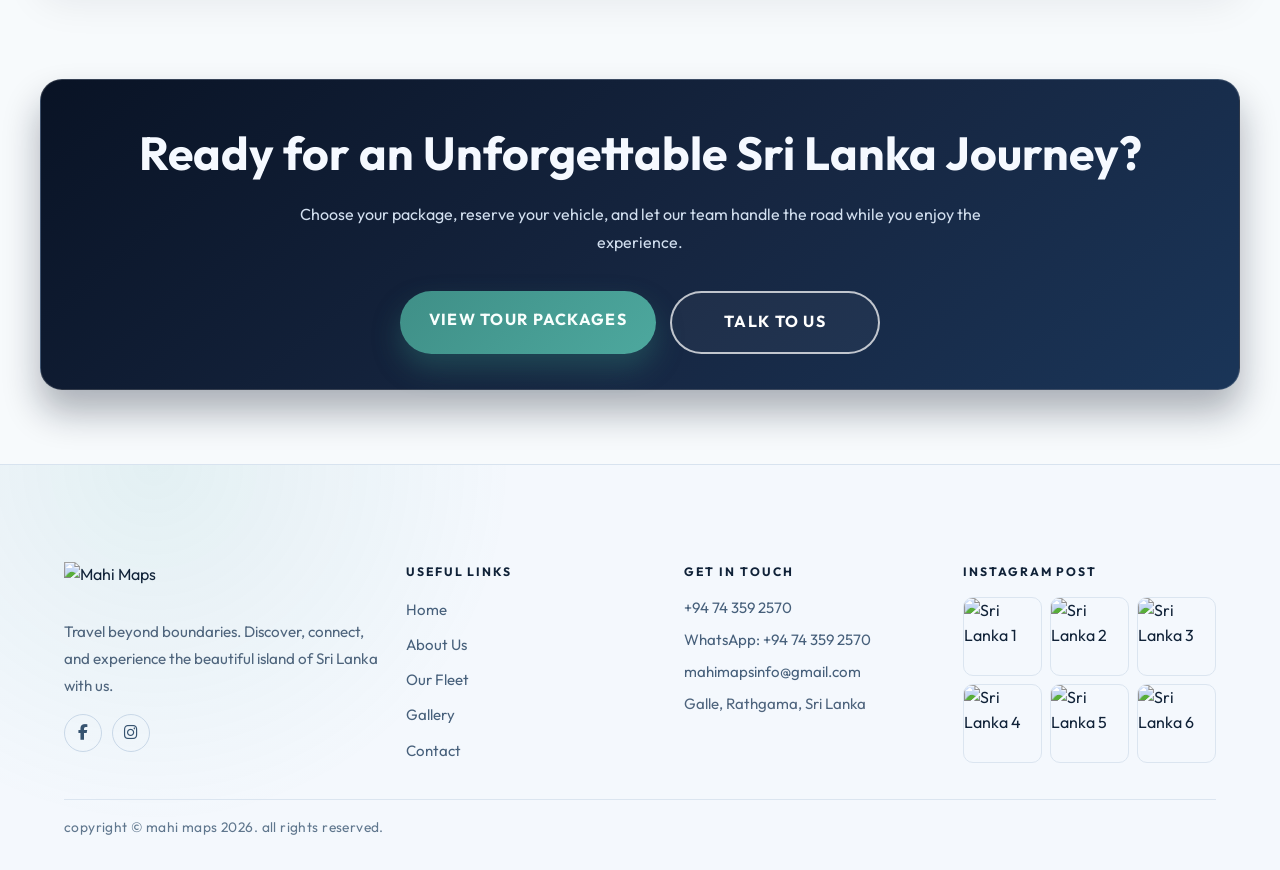
==== commit 90125077: "style: modern home page redesign" ====
--- a/index.html
+++ b/index.html
@@ -140,84 +140,77 @@
         .top-metrics {
             position: relative;
             z-index: 5;
-            margin-top: -42px;
+            margin-top: -36px;
         }
 
         .top-metrics .container {
-            background: rgba(7, 16, 31, 0.95);
-            border-radius: 18px;
-            border: 1px solid rgba(255, 255, 255, 0.16);
-            padding: 0.9rem;
+            background: #ffffff;
+            border-radius: 16px;
+            border: 1px solid #e2e8f0;
+            padding: 1.25rem;
+            box-shadow: 0 10px 40px rgba(15, 23, 42, 0.08);
         }
 
         .metrics-grid {
             display: grid;
             grid-template-columns: repeat(4, minmax(0, 1fr));
-            gap: 0.6rem;
+            gap: 1.5rem;
         }
 
         .metric-item {
-            background: rgba(255, 255, 255, 0.02);
-            border: 1px solid rgba(255, 255, 255, 0.1);
-            border-radius: 14px;
-            padding: 0.9rem 0.75rem;
             text-align: center;
-            color: #e6edf5;
+            color: #334155;
+            padding: 0.5rem;
         }
 
         .metric-item strong {
             display: block;
-            font-size: 1.4rem;
-            color: #9de9df;
-            margin-bottom: 0.15rem;
+            font-size: 1.75rem;
+            color: var(--home-teal-dark);
+            margin-bottom: 0.25rem;
+            font-weight: 800;
         }
 
         .metric-item span {
-            font-size: 0.78rem;
-            letter-spacing: 0.08em;
+            font-size: 0.8rem;
+            letter-spacing: 0.05em;
             text-transform: uppercase;
-            color: #c6d3e0;
+            color: #64748b;
             font-weight: 600;
         }
 
         .home-section {
-            padding: 4.2rem 0;
-        }
-
-        .home-shell .kicker {
-            color: #248f85;
+            padding: 5.5rem 0;
+        }
+
+        .home-shell .kicker,
+        .section-head-home .kicker {
+            color: var(--home-teal);
             font-weight: 700;
             text-transform: uppercase;
-            letter-spacing: 0.16em;
-            font-size: 0.75rem;
-            margin-bottom: 0.5rem;
+            letter-spacing: 0.18em;
+            font-size: 0.8rem;
+            margin-bottom: 0.75rem;
+            display: inline-block;
         }
 
         .section-head-home {
             max-width: 760px;
-            margin-bottom: 1.6rem;
-        }
-
-        .section-head-home .kicker {
-            color: #248f85;
-            font-weight: 700;
-            text-transform: uppercase;
-            letter-spacing: 0.16em;
-            font-size: 0.75rem;
-            margin-bottom: 0.5rem;
+            margin-bottom: 2rem;
         }
 
         .section-head-home h2 {
-            font-size: clamp(1.8rem, 4.1vw, 3rem);
-            line-height: 1.12;
-            color: #0f2035;
-            margin-bottom: 0.65rem;
+            font-size: clamp(2rem, 4.5vw, 3.2rem);
+            line-height: 1.15;
+            color: #0f172a;
+            margin-bottom: 1rem;
+            font-weight: 700;
         }
 
         .section-head-home p {
-            color: var(--home-muted);
-            line-height: 1.74;
-            font-size: 1.02rem;
+            color: #475569;
+            line-height: 1.8;
+            font-size: 1.1rem;
         }
 
         .routes-grid {
@@ -231,19 +224,19 @@
         }
 
         .route-card {
-            border-radius: 20px;
+            border-radius: 16px;
             overflow: hidden;
             position: relative;
-            min-height: 370px;
+            min-height: 380px;
             text-decoration: none;
             color: #fff;
-            box-shadow: 0 18px 30px rgba(15, 32, 53, 0.16);
-            transition: transform 0.28s ease, box-shadow 0.28s ease;
+            box-shadow: 0 10px 25px rgba(15, 23, 42, 0.08);
+            transition: all 0.3s ease;
         }
 
         .route-card:hover {
-            transform: translateY(-6px);
-            box-shadow: 0 24px 36px rgba(15, 32, 53, 0.22);
+            transform: translateY(-8px);
+            box-shadow: 0 20px 40px rgba(15, 23, 42, 0.12);
         }
 
         .route-card img {
@@ -252,46 +245,56 @@
             object-fit: cover;
             position: absolute;
             inset: 0;
+            transition: transform 0.6s cubic-bezier(0.25, 0.8, 0.25, 1);
+        }
+
+        .route-card:hover img {
+            transform: scale(1.08);
         }
 
         .route-card::before {
             content: '';
             position: absolute;
             inset: 0;
-            background: linear-gradient(180deg, rgba(7, 16, 31, 0.05) 20%, rgba(7, 16, 31, 0.83) 100%);
+            background: linear-gradient(to top, rgba(15, 23, 42, 0.9) 0%, rgba(15, 23, 42, 0.3) 50%, rgba(15, 23, 42, 0) 100%);
+            z-index: 1;
         }
 
         .route-card-body {
             position: absolute;
-            left: 1.05rem;
-            right: 1.05rem;
-            bottom: 1rem;
+            left: 1.5rem;
+            right: 1.5rem;
+            bottom: 1.5rem;
             z-index: 2;
         }
 
         .route-card h3 {
-            font-size: 1.4rem;
-            margin-bottom: 0.3rem;
+            font-size: 1.5rem;
+            margin-bottom: 0.4rem;
+            font-weight: 700;
         }
 
         .route-card p {
             font-size: 0.95rem;
-            color: rgba(241, 246, 250, 0.92);
-            margin-bottom: 0.75rem;
-            line-height: 1.5;
+            color: rgba(241, 245, 249, 0.9);
+            margin-bottom: 1rem;
+            line-height: 1.6;
         }
 
         .route-meta {
             display: inline-flex;
             align-items: center;
-            gap: 0.45rem;
-            padding: 0.4rem 0.7rem;
-            border-radius: 999px;
-            background: rgba(255, 255, 255, 0.18);
-            border: 1px solid rgba(255, 255, 255, 0.36);
+            gap: 0.5rem;
+            padding: 0.5rem 0.8rem;
+            border-radius: 8px;
+            background: rgba(255, 255, 255, 0.15);
+            backdrop-filter: blur(8px);
+            -webkit-backdrop-filter: blur(8px);
+            border: 1px solid rgba(255, 255, 255, 0.2);
             font-size: 0.75rem;
-            letter-spacing: 0.08em;
+            letter-spacing: 0.05em;
             text-transform: uppercase;
+            font-weight: 600;
         }
 
         .experience-band {
@@ -378,28 +381,27 @@
 
         .fleet-card-home {
             background: #fff;
-            border: 1px solid var(--home-border);
-            border-radius: 20px;
+            border-radius: 16px;
             overflow: hidden;
-            box-shadow: 0 10px 30px rgba(15, 32, 53, 0.05);
+            box-shadow: 0 4px 15px rgba(15, 23, 42, 0.05);
             display: flex;
             flex-direction: column;
             transition: all 0.3s ease;
         }
 
         .fleet-card-home:hover {
-            transform: translateY(-5px);
-            box-shadow: 0 20px 40px rgba(15, 32, 53, 0.1);
+            transform: translateY(-6px);
+            box-shadow: 0 15px 35px rgba(15, 23, 42, 0.08);
         }
 
         .fleet-img-box {
             width: 100%;
-            height: 180px;
-            background: #fff;
+            height: 190px;
+            background: #f8fafc;
             display: flex;
             align-items: center;
             justify-content: center;
-            padding: 1rem;
+            padding: 1.5rem;
             position: relative;
         }
 
@@ -407,11 +409,15 @@
             max-width: 90%;
             max-height: 90%;
             object-fit: contain;
-            transition: transform 0.3s ease;
+            transition: transform 0.4s ease;
+        }
+        
+        .fleet-card-home:hover .fleet-img-box img {
+            transform: scale(1.05);
         }
 
         .fleet-card-body {
-            padding: 1.25rem;
+            padding: 1.5rem;
             flex-grow: 1;
             display: flex;
             flex-direction: column;
@@ -422,12 +428,12 @@
             display: flex;
             justify-content: space-between;
             align-items: center;
-            margin-bottom: 0.8rem;
+            margin-bottom: 1rem;
         }
 
         .fleet-title-row h3 {
-            font-size: 1.2rem;
-            color: #102238;
+            font-size: 1.25rem;
+            color: #0f172a;
             margin: 0;
             font-weight: 700;
         }
@@ -436,7 +442,7 @@
             font-size: 0.65rem;
             font-weight: 800;
             padding: 4px 10px;
-            border-radius: 30px;
+            border-radius: 6px;
             letter-spacing: 0.05em;
             white-space: nowrap;
         }
@@ -449,24 +455,31 @@
         .fleet-tags {
             display: flex;
             flex-wrap: wrap;
-            gap: 0.4rem;
-            margin-bottom: 1rem;
+            gap: 0.5rem;
+            margin-bottom: 1.2rem;
         }
 
         .fleet-tag {
             font-size: 0.75rem;
-            font-weight: 600;
-            color: #4a5568;
-            background: #f7fafc;
-            padding: 5px 12px;
-            border-radius: 8px;
-            border: 1px solid #edf2f7;
+            font-weight: 500;
+            color: #64748b;
+            background: transparent;
+            padding: 0;
+            border: none;
             white-space: nowrap;
+            display: flex;
+            align-items: center;
+        }
+        
+        .fleet-tag:not(:last-child)::after {
+            content: '•';
+            margin-left: 0.5rem;
+            color: #cbd5e1;
         }
 
         .fleet-summary {
-            font-size: 0.85rem;
-            color: #718096;
+            font-size: 0.9rem;
+            color: #475569;
             line-height: 1.6;
             margin-bottom: 1.5rem;
             flex-grow: 1;
@@ -495,76 +508,89 @@
         .workflow-grid {
             display: grid;
             grid-template-columns: repeat(3, minmax(0, 1fr));
-            gap: 0.85rem;
+            gap: 2rem;
         }
 
         .workflow-step {
-            background: #fff;
-            border-radius: 16px;
-            border: 1px solid var(--home-border);
-            padding: 1.2rem;
-            box-shadow: 0 10px 22px rgba(15, 32, 53, 0.06);
+            background: transparent;
+            padding: 1rem 0;
         }
 
         .step-no {
-            width: 34px;
-            height: 34px;
-            display: grid;
-            place-items: center;
-            border-radius: 10px;
-            margin-bottom: 0.7rem;
-            font-size: 0.86rem;
-            font-weight: 700;
-            color: #fff;
-            background: linear-gradient(135deg, var(--home-teal), var(--home-teal-dark));
+            width: 48px;
+            height: 48px;
+            display: flex;
+            align-items: center;
+            justify-content: center;
+            border-radius: 50%;
+            margin-bottom: 1.2rem;
+            font-size: 1.1rem;
+            font-weight: 700;
+            color: var(--home-teal);
+            background: rgba(74, 165, 156, 0.1);
+            border: 1px solid rgba(74, 165, 156, 0.2);
         }
 
         .workflow-step h3 {
-            color: #102238;
-            font-size: 1.08rem;
-            margin-bottom: 0.35rem;
+            color: #0f172a;
+            font-size: 1.25rem;
+            margin-bottom: 0.75rem;
+            font-weight: 700;
         }
 
         .workflow-step p {
-            color: var(--home-muted);
-            line-height: 1.62;
-            font-size: 0.95rem;
+            color: #475569;
+            line-height: 1.7;
+            font-size: 1.05rem;
         }
 
         .testimonial-grid {
             display: grid;
             grid-template-columns: repeat(3, minmax(0, 1fr));
-            gap: 0.85rem;
+            gap: 1.5rem;
         }
 
         .testimonial-card-home {
-            background: #fff;
+            background: #f8fafc;
             border-radius: 16px;
-            border: 1px solid var(--home-border);
-            padding: 1.15rem;
-            box-shadow: 0 10px 22px rgba(15, 32, 53, 0.06);
+            padding: 2rem;
+            position: relative;
+        }
+
+        .testimonial-card-home::before {
+            content: '\201C';
+            position: absolute;
+            top: 1rem;
+            right: 1.5rem;
+            font-size: 4rem;
+            color: #e2e8f0;
+            font-family: 'Cormorant Garamond', serif;
+            line-height: 1;
         }
 
         .testimonial-card-home .stars {
-            color: #f4a142;
-            font-size: 0.88rem;
-            margin-bottom: 0.6rem;
+            color: #fbbf24;
+            font-size: 1rem;
+            margin-bottom: 1rem;
             display: flex;
-            gap: 0.12rem;
+            gap: 0.2rem;
         }
 
         .testimonial-card-home p {
-            color: #2c4158;
-            line-height: 1.66;
-            font-size: 0.96rem;
-            margin-bottom: 0.75rem;
+            color: #334155;
+            line-height: 1.7;
+            font-size: 1.05rem;
+            margin-bottom: 1.5rem;
+            position: relative;
+            z-index: 2;
         }
 
         .testimonial-author {
-            color: #102238;
-            font-weight: 600;
-            font-size: 0.92rem;
-            letter-spacing: 0.03em;
+            color: #0f172a;
+            font-weight: 700;
+            font-size: 0.95rem;
+            letter-spacing: 0.05em;
+            text-transform: uppercase;
         }
 
         .hero-whatsapp-top {
@@ -583,54 +609,82 @@
         .popular-transfers-grid {
             display: grid;
             grid-template-columns: repeat(3, minmax(0, 1fr));
-            gap: 0.85rem;
+            gap: 1rem;
         }
 
         .popular-transfer-card {
-            background: #fff;
-            border: 1px solid var(--home-border);
-            border-radius: 16px;
-            padding: 0.95rem;
-            color: #16314c;
+            background: #ffffff;
+            border: 1px solid #e2e8f0;
+            border-radius: 12px;
+            padding: 1.25rem;
+            color: #1e293b;
             display: flex;
             align-items: center;
-            gap: 0.6rem;
-            font-weight: 600;
-            box-shadow: 0 10px 22px rgba(15, 32, 53, 0.06);
-            transition: transform 0.24s ease, box-shadow 0.24s ease;
+            gap: 0.85rem;
+            font-weight: 500;
+            font-size: 1.05rem;
+            box-shadow: 0 2px 4px rgba(15, 23, 42, 0.03);
+            transition: all 0.2s ease;
+            text-decoration: none;
         }
 
         .popular-transfer-card i {
-            color: var(--home-teal-dark);
+            color: var(--home-teal);
+            font-size: 1.25rem;
+            background: rgba(74, 165, 156, 0.08);
+            width: 42px;
+            height: 42px;
+            display: flex;
+            align-items: center;
+            justify-content: center;
+            border-radius: 50%;
+            flex-shrink: 0;
+            transition: background 0.2s ease, color 0.2s ease;
         }
 
         .popular-transfer-card:hover {
-            transform: translateY(-3px);
-            box-shadow: 0 14px 24px rgba(15, 32, 53, 0.12);
+            transform: translateY(-2px);
+            box-shadow: 0 8px 16px rgba(15, 23, 42, 0.06);
+            border-color: #cbd5e1;
+        }
+        
+        .popular-transfer-card:hover i {
+            background: var(--home-teal);
+            color: #ffffff;
         }
 
         .why-choose-grid {
             display: grid;
             grid-template-columns: repeat(2, minmax(0, 1fr));
-            gap: 0.75rem;
+            gap: 1rem;
         }
 
         .why-choose-item {
-            background: #fff;
-            border: 1px solid var(--home-border);
-            border-radius: 14px;
-            padding: 0.9rem;
-            color: #27405b;
-            font-weight: 600;
+            background: #ffffff;
+            border: 1px solid #e2e8f0;
+            border-left: 4px solid var(--home-teal);
+            border-radius: 8px;
+            padding: 1.25rem 1.5rem;
+            color: #334155;
+            font-weight: 500;
             line-height: 1.5;
+            font-size: 1.05rem;
             display: flex;
-            align-items: flex-start;
-            gap: 0.55rem;
+            align-items: center;
+            gap: 1rem;
+            box-shadow: 0 2px 6px rgba(15, 23, 42, 0.02);
+            transition: all 0.2s ease;
+        }
+
+        .why-choose-item:hover {
+            box-shadow: 0 6px 12px rgba(15, 23, 42, 0.05);
+            transform: translateX(4px);
         }
 
         .why-choose-item i {
-            color: #2d8f86;
-            margin-top: 0.25rem;
+            color: var(--home-teal-dark);
+            font-size: 1.5rem;
+            flex-shrink: 0;
         }
 
         .transfer-booking {
@@ -638,55 +692,54 @@
         }
 
         .transfer-booking-wrap {
-            border-radius: 22px;
-            background:
-                radial-gradient(circle at 0% 0%, rgba(87, 179, 168, 0.24), transparent 38%),
-                radial-gradient(circle at 100% 0%, rgba(12, 43, 72, 0.14), transparent 46%),
-                #ffffff;
-            border: 1px solid var(--home-border);
-            box-shadow: 0 18px 30px rgba(15, 32, 53, 0.1);
-            padding: 1.3rem;
+            border-radius: 24px;
+            background: #0f172a;
+            color: #ffffff;
+            padding: 3.5rem;
             display: grid;
             grid-template-columns: 0.94fr 1.06fr;
-            gap: 1rem;
+            gap: 4rem;
+            align-items: center;
         }
 
         .transfer-copy h2 {
-            font-family: 'Cormorant Garamond', serif;
-            font-size: clamp(2rem, 4vw, 3.2rem);
-            line-height: 1.06;
-            color: #102238;
-            margin-bottom: 0.7rem;
+            font-family: 'Outfit', sans-serif;
+            font-size: clamp(2rem, 4.5vw, 3.5rem);
+            line-height: 1.1;
+            color: #ffffff;
+            margin-bottom: 1rem;
+            font-weight: 700;
         }
 
         .transfer-copy p {
-            color: var(--home-muted);
-            line-height: 1.72;
-            margin-bottom: 0.82rem;
+            color: #94a3b8;
+            line-height: 1.75;
+            margin-bottom: 2rem;
+            font-size: 1.1rem;
         }
 
         .transfer-meta {
             display: grid;
-            gap: 0.5rem;
+            gap: 0.8rem;
         }
 
         .transfer-meta li {
-            color: #1f374f;
+            color: #e2e8f0;
             font-weight: 500;
             display: inline-flex;
             align-items: center;
-            gap: 0.45rem;
+            gap: 0.75rem;
         }
 
         .transfer-meta i {
-            color: var(--home-teal-dark);
+            color: var(--home-teal);
         }
 
         .transfer-form {
-            background: #fff;
-            border-radius: 16px;
-            border: 1px solid var(--home-border);
-            padding: 1rem;
+            background: #ffffff;
+            border-radius: 20px;
+            padding: 2.5rem;
+            box-shadow: 0 20px 40px rgba(0, 0, 0, 0.2);
         }
 
         .transfer-grid {
@@ -772,34 +825,38 @@
 
         .location-seo-wrap {
             border-radius: 20px;
-            border: 1px solid var(--home-border);
             background: #fff;
-            box-shadow: 0 14px 30px rgba(15, 32, 53, 0.09);
+            box-shadow: 0 10px 40px rgba(15, 23, 42, 0.08);
             overflow: hidden;
             display: grid;
             grid-template-columns: 0.95fr 1.05fr;
         }
 
         .location-seo-copy {
-            padding: 1.2rem;
-            background: linear-gradient(145deg, #0f2138 0%, #1d395a 100%);
-            color: #f4f9ff;
+            padding: 3rem;
+            background: linear-gradient(145deg, #0f172a 0%, #1e293b 100%);
+            color: #f8fafc;
+            display: flex;
+            flex-direction: column;
+            justify-content: center;
         }
 
         .location-seo-copy h3 {
-            font-size: clamp(1.6rem, 3vw, 2.3rem);
-            margin-bottom: 0.55rem;
-            line-height: 1.15;
+            font-size: clamp(1.8rem, 3vw, 2.5rem);
+            margin-bottom: 1rem;
+            line-height: 1.2;
+            font-weight: 700;
         }
 
         .location-seo-copy p {
-            color: #d1deec;
+            color: #cbd5e1;
             line-height: 1.7;
-            margin-bottom: 0.85rem;
+            margin-bottom: 1.5rem;
+            font-size: 1.05rem;
         }
 
         .location-seo-copy .based-line {
-            color: #9de9df;
+            color: var(--home-teal);
             font-weight: 700;
             font-size: 0.95rem;
             letter-spacing: 0.05em;
@@ -964,32 +1021,35 @@
             }
 
             .why-choose-item {
-                flex-direction: column;
+                flex-direction: row;
                 align-items: center;
-                text-align: center;
-                padding: 0.85rem 0.6rem;
-                font-size: 0.78rem;
-                justify-content: center;
-                height: 100%;
+                text-align: left;
+                padding: 1rem;
+                font-size: 0.95rem;
+                justify-content: flex-start;
             }
 
             .why-choose-item i {
-                font-size: 1.4rem;
-                margin-bottom: 0.5rem;
+                font-size: 1.3rem;
+                margin-bottom: 0;
                 margin-top: 0;
+                width: auto;
+                height: auto;
             }
 
             .popular-transfer-card {
-                padding: 0.75rem 0.6rem;
-                font-size: 0.72rem;
-                flex-direction: column;
-                text-align: center;
-                gap: 0.4rem;
-                justify-content: center;
+                padding: 1rem;
+                font-size: 0.95rem;
+                flex-direction: row;
+                text-align: left;
+                gap: 0.75rem;
+                justify-content: flex-start;
             }
 
             .popular-transfer-card i {
                 font-size: 1.1rem;
+                width: 36px;
+                height: 36px;
             }
 
             /* Signature Journeys Slider */
@@ -1163,12 +1223,12 @@
                     <p>Tourists often book these direct routes with us. If your trip is similar, we can arrange it quickly.</p>
                 </div>
                 <div class="popular-transfers-grid">
-                    <a class="popular-transfer-card" href="#quick-booking"><i class="fas fa-car-side"></i> Colombo Airport → Mirissa</a>
-                    <a class="popular-transfer-card" href="#quick-booking"><i class="fas fa-car-side"></i> Colombo Airport → Ella</a>
-                    <a class="popular-transfer-card" href="#quick-booking"><i class="fas fa-car-side"></i> Colombo → Sigiriya</a>
-                    <a class="popular-transfer-card" href="#quick-booking"><i class="fas fa-car-side"></i> Mirissa → Yala Safari</a>
-                    <a class="popular-transfer-card" href="#quick-booking"><i class="fas fa-car-side"></i> Ella → Tangalle</a>
-                    <a class="popular-transfer-card" href="#quick-booking"><i class="fas fa-car-side"></i> Galle → Colombo Airport</a>
+                    <a class="popular-transfer-card" href="#quick-booking"><i class="fas fa-car-side"></i> <span>Colombo Airport → Mirissa</span></a>
+                    <a class="popular-transfer-card" href="#quick-booking"><i class="fas fa-car-side"></i> <span>Colombo Airport → Ella</span></a>
+                    <a class="popular-transfer-card" href="#quick-booking"><i class="fas fa-car-side"></i> <span>Colombo → Sigiriya</span></a>
+                    <a class="popular-transfer-card" href="#quick-booking"><i class="fas fa-car-side"></i> <span>Mirissa → Yala Safari</span></a>
+                    <a class="popular-transfer-card" href="#quick-booking"><i class="fas fa-car-side"></i> <span>Ella → Tangalle</span></a>
+                    <a class="popular-transfer-card" href="#quick-booking"><i class="fas fa-car-side"></i> <span>Galle → Colombo Airport</span></a>
                 </div>
             </div>
         </section>
@@ -1181,12 +1241,12 @@
                     <p>Travelers book us because they want safety, reliability, and smooth communication from pickup to drop-off.</p>
                 </div>
                 <div class="why-choose-grid">
-                    <article class="why-choose-item"><i class="fas fa-check-circle"></i> Friendly English-speaking driver</article>
-                    <article class="why-choose-item"><i class="fas fa-check-circle"></i> Clean and comfortable car with AC</article>
-                    <article class="why-choose-item"><i class="fas fa-check-circle"></i> On-time pickup guaranteed</article>
-                    <article class="why-choose-item"><i class="fas fa-check-circle"></i> Fair and transparent prices</article>
-                    <article class="why-choose-item"><i class="fas fa-check-circle"></i> Experienced with international travelers</article>
-                    <article class="why-choose-item"><i class="fas fa-check-circle"></i> Flexible travel plans</article>
+                    <article class="why-choose-item"><i class="fas fa-check-circle"></i> <span>Friendly English-speaking driver</span></article>
+                    <article class="why-choose-item"><i class="fas fa-check-circle"></i> <span>Clean and comfortable car with AC</span></article>
+                    <article class="why-choose-item"><i class="fas fa-check-circle"></i> <span>On-time pickup guaranteed</span></article>
+                    <article class="why-choose-item"><i class="fas fa-check-circle"></i> <span>Fair and transparent prices</span></article>
+                    <article class="why-choose-item"><i class="fas fa-check-circle"></i> <span>Experienced with international travelers</span></article>
+                    <article class="why-choose-item"><i class="fas fa-check-circle"></i> <span>Flexible travel plans</span></article>
                 </div>
             </div>
         </section>
